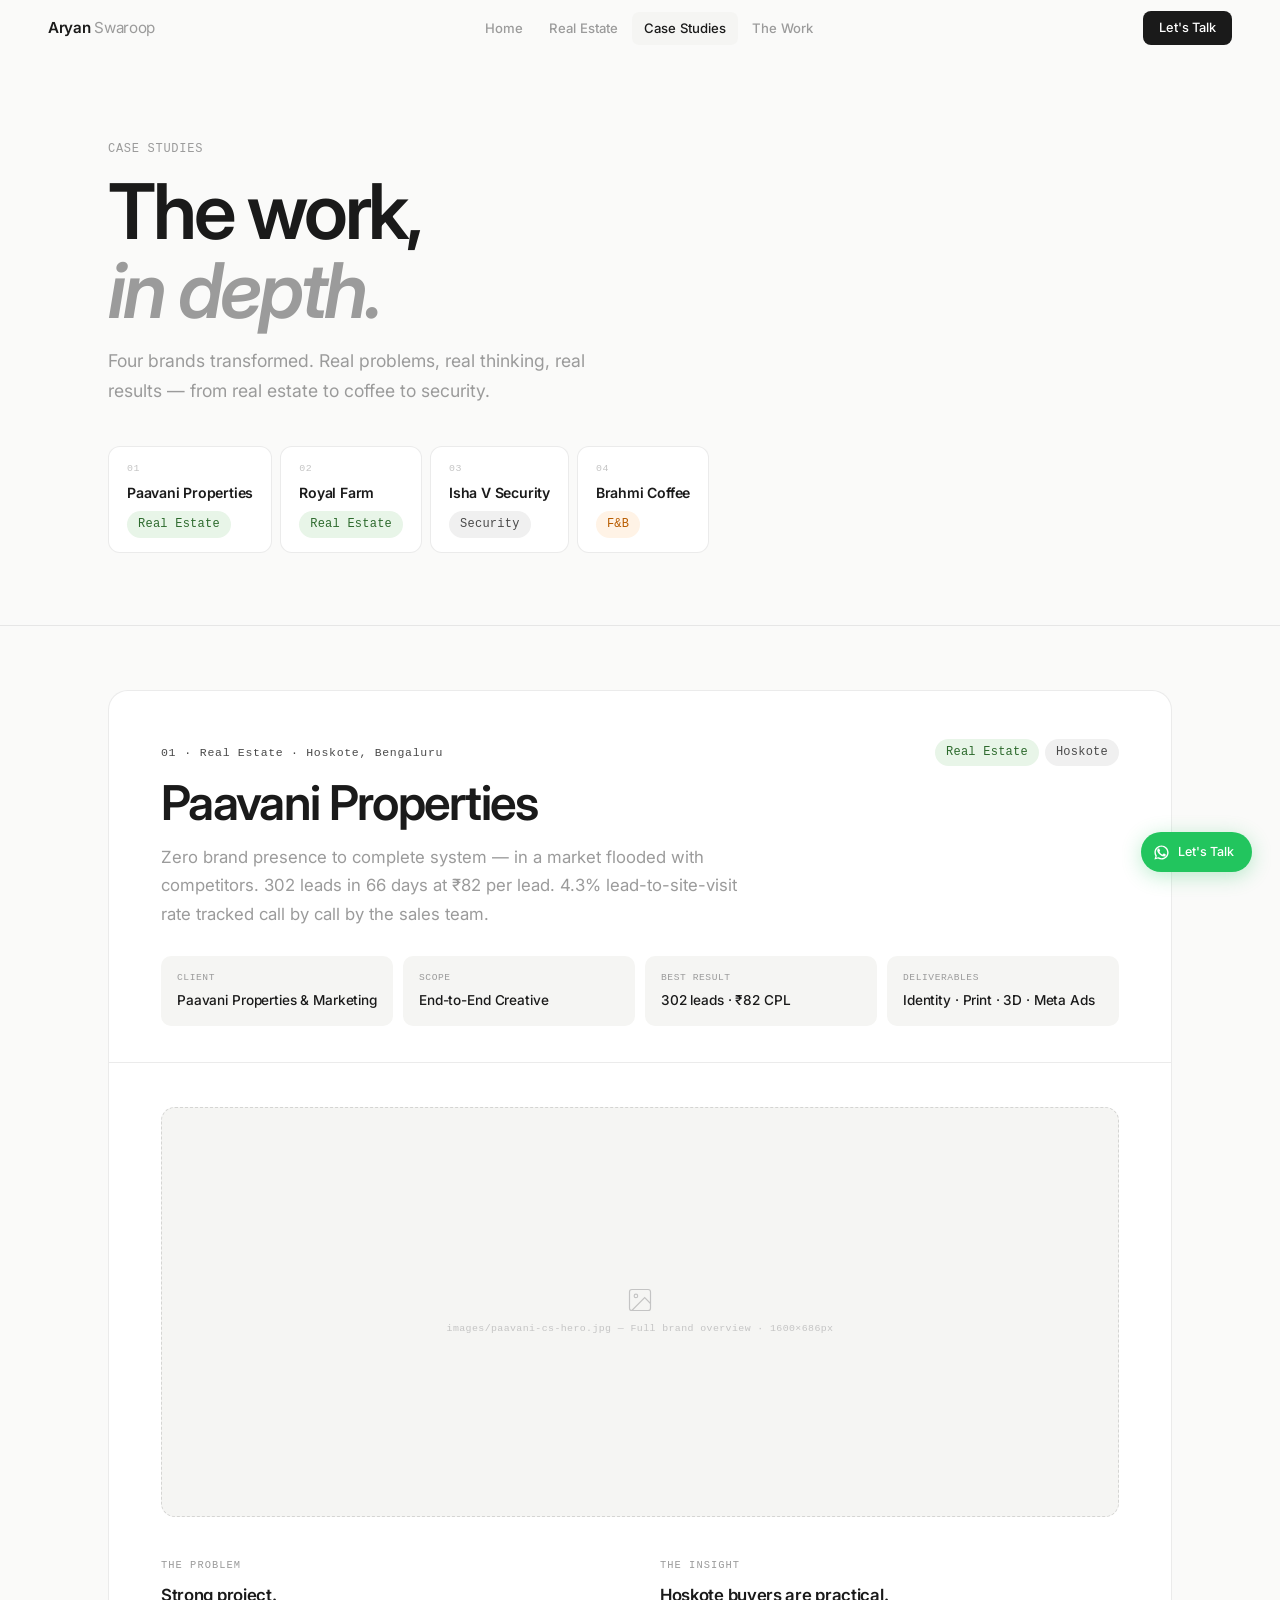
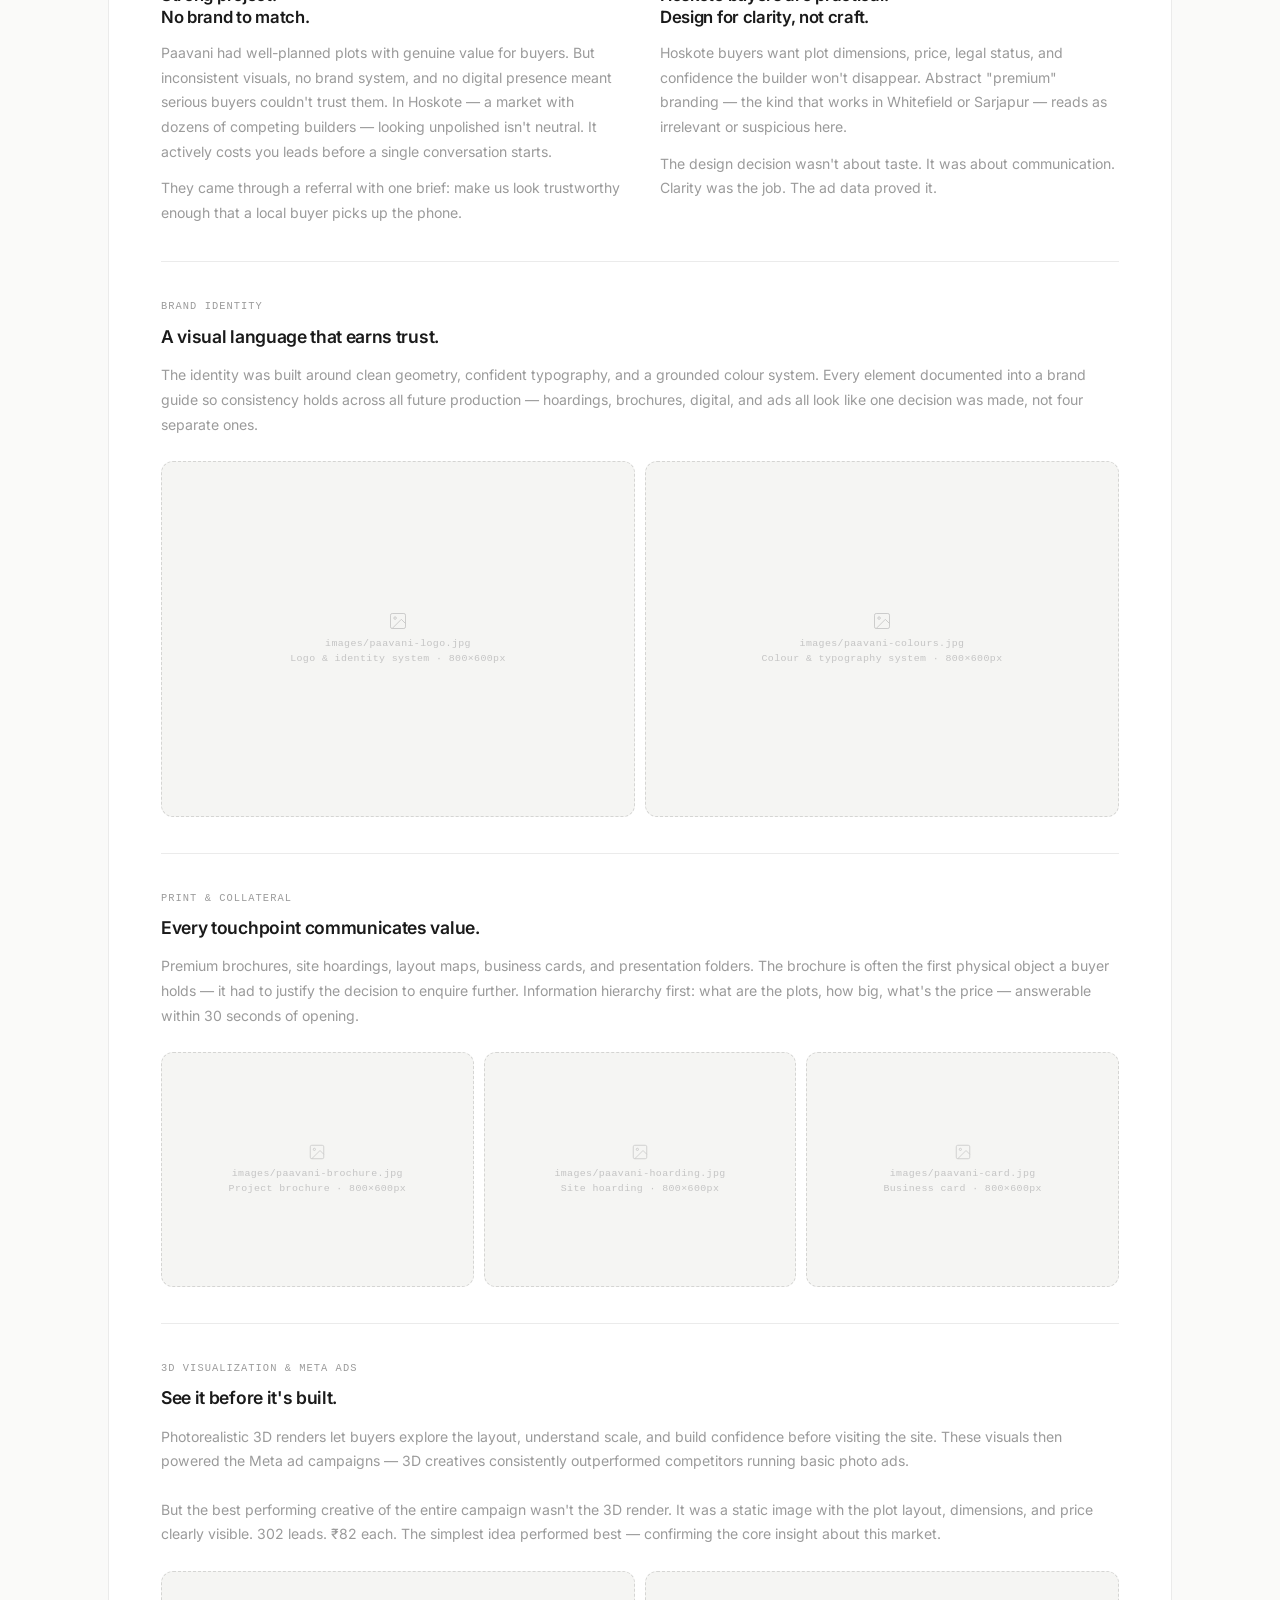
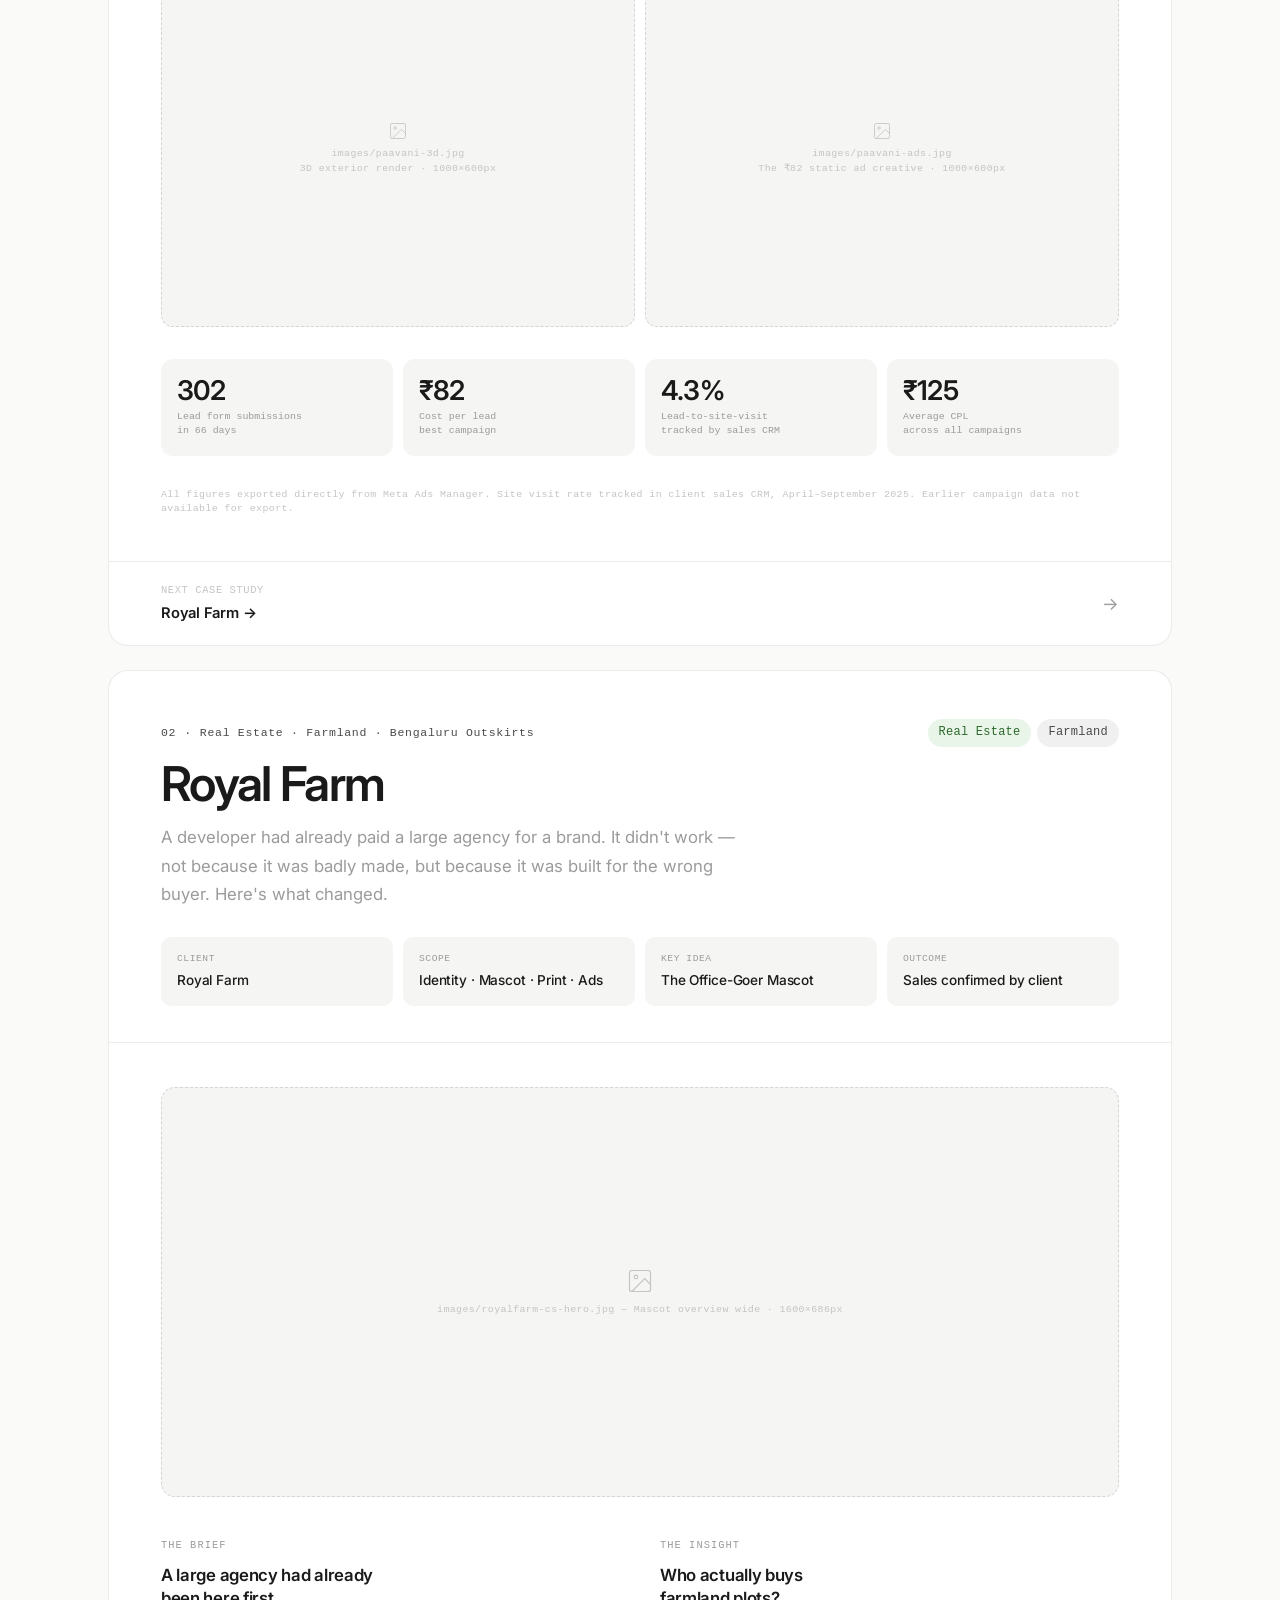
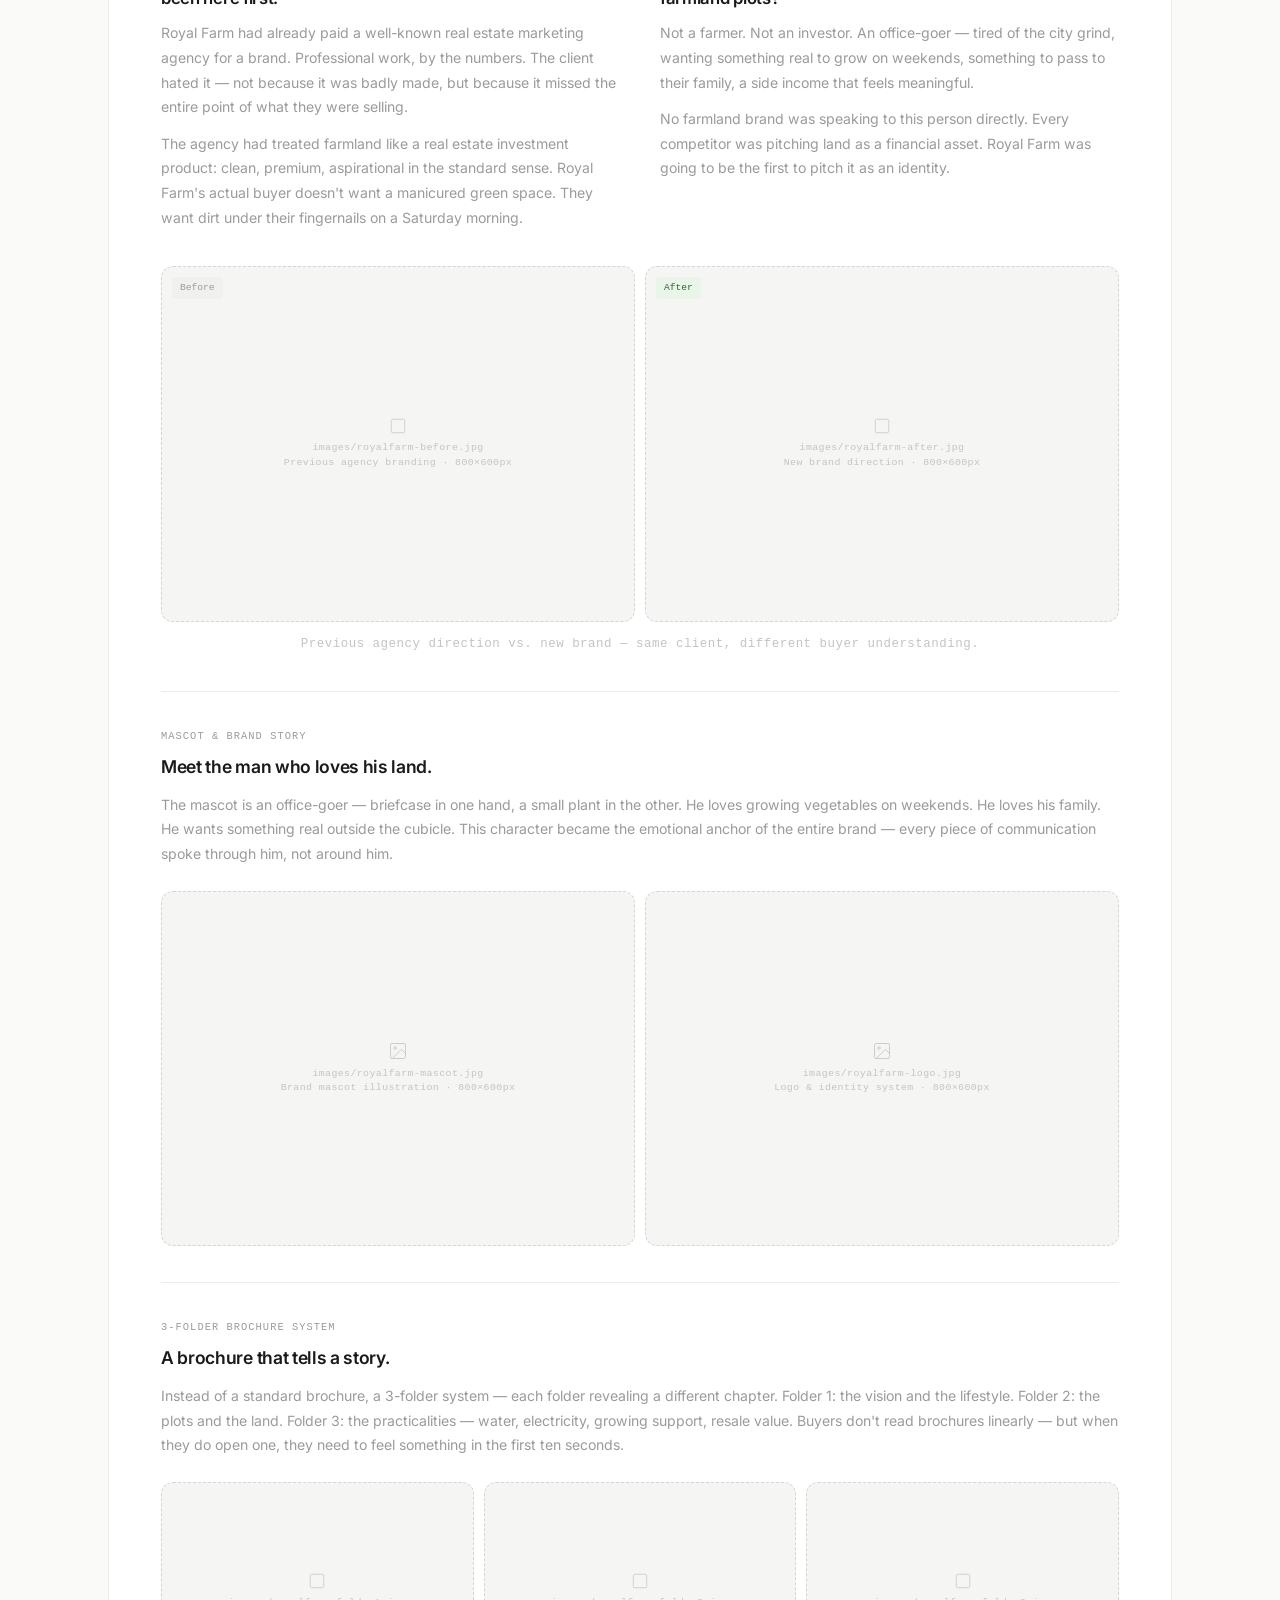
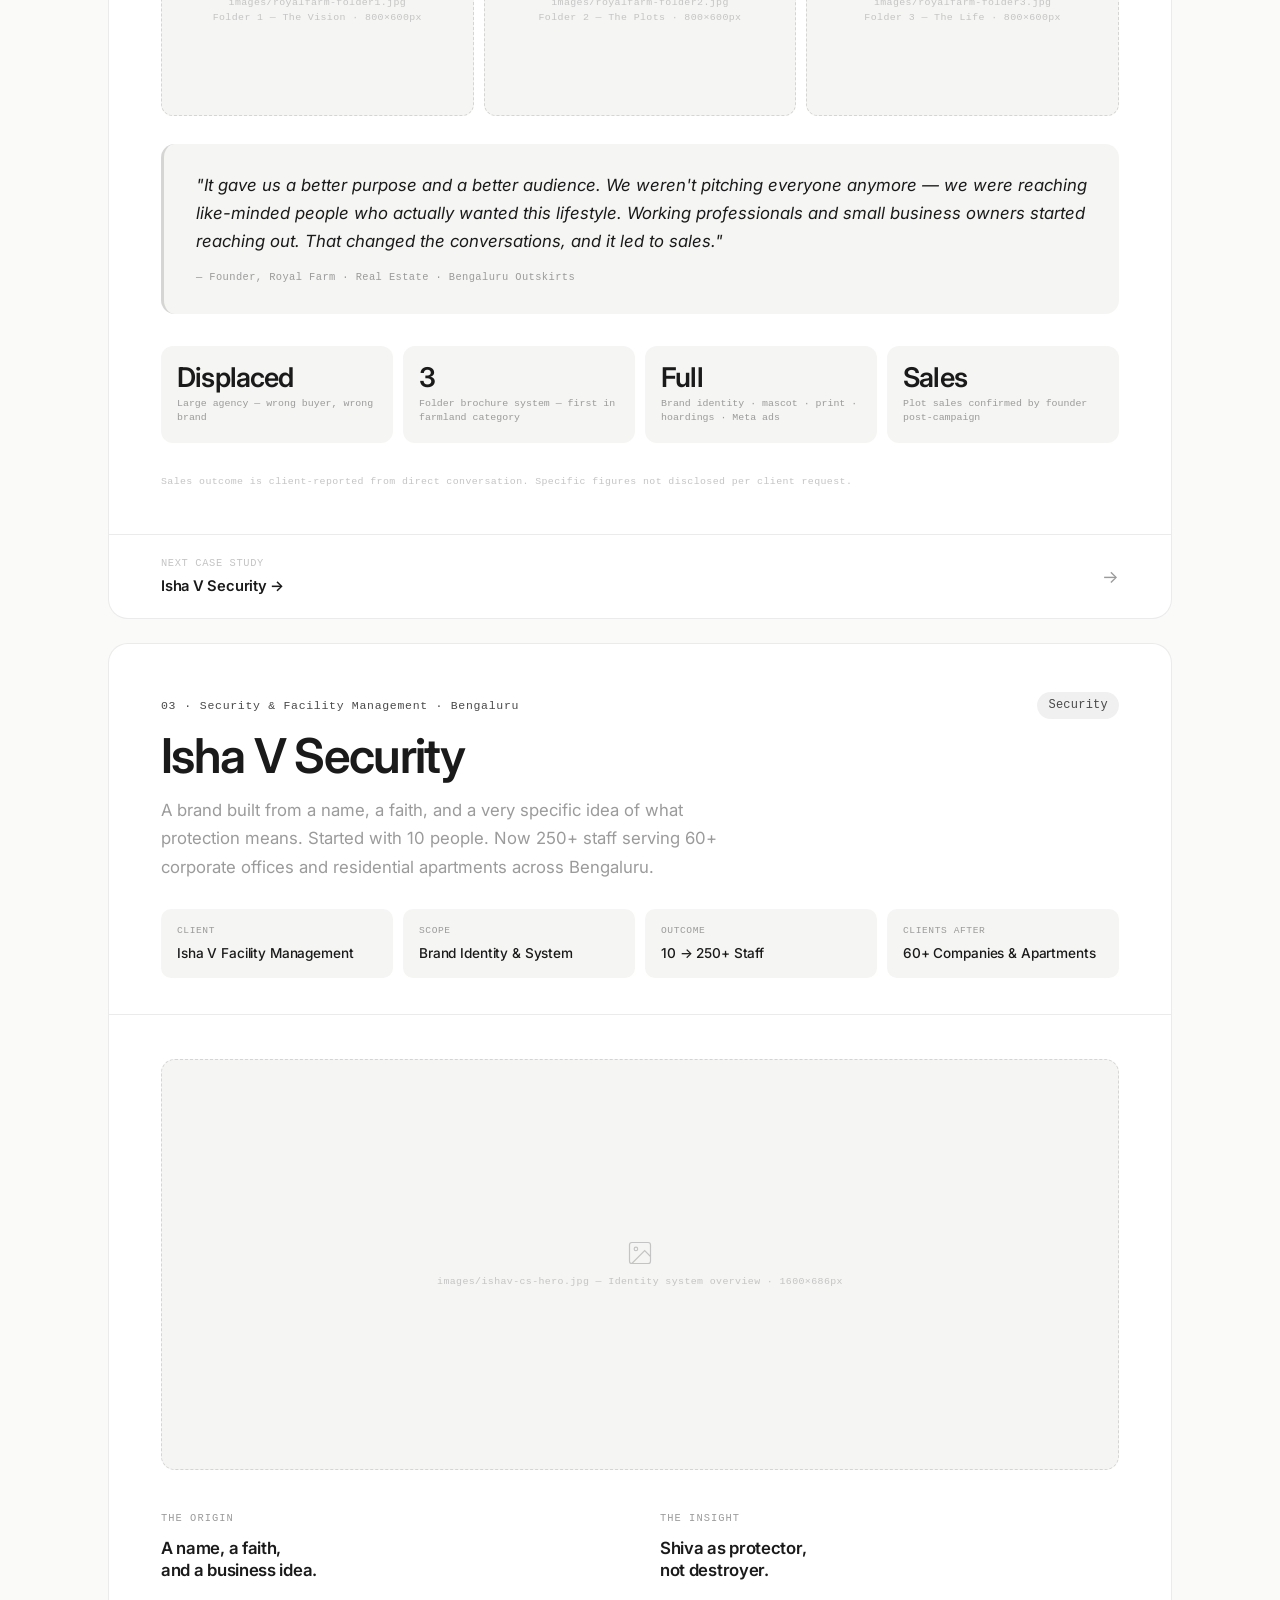
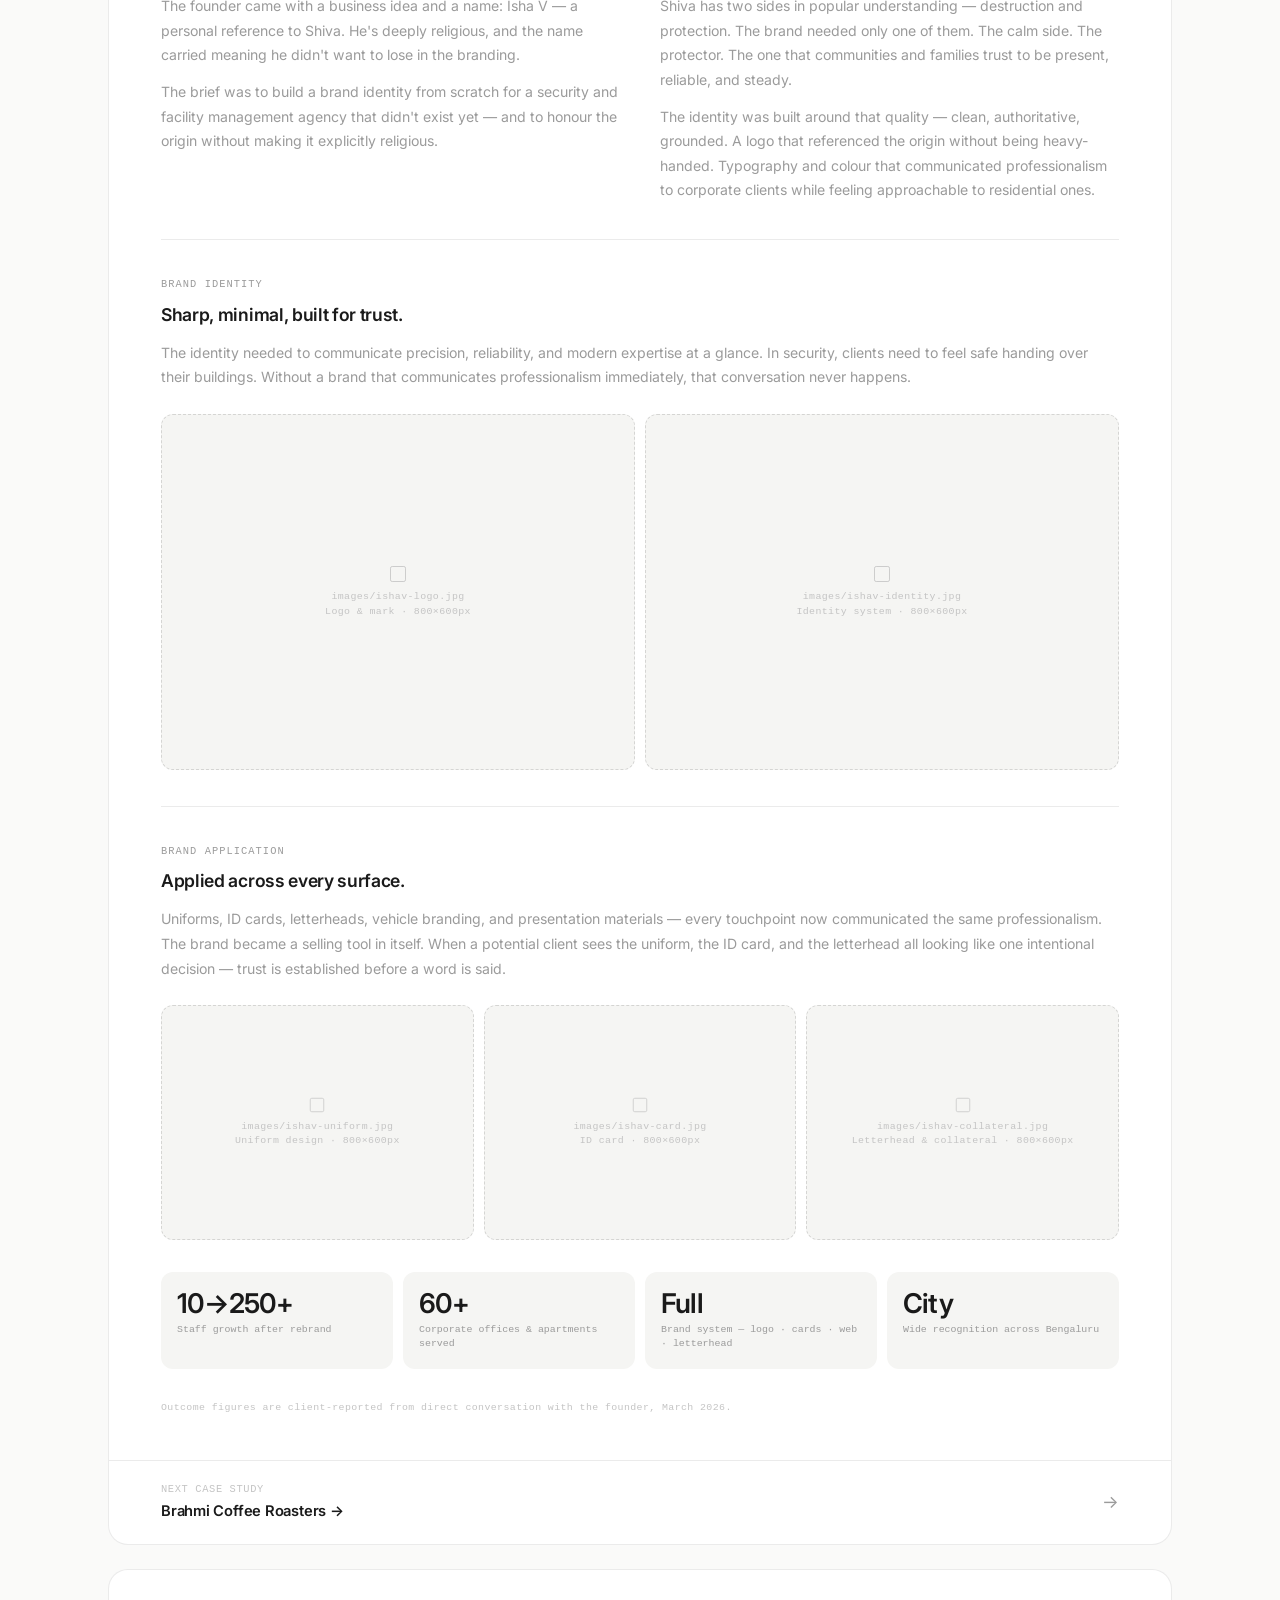
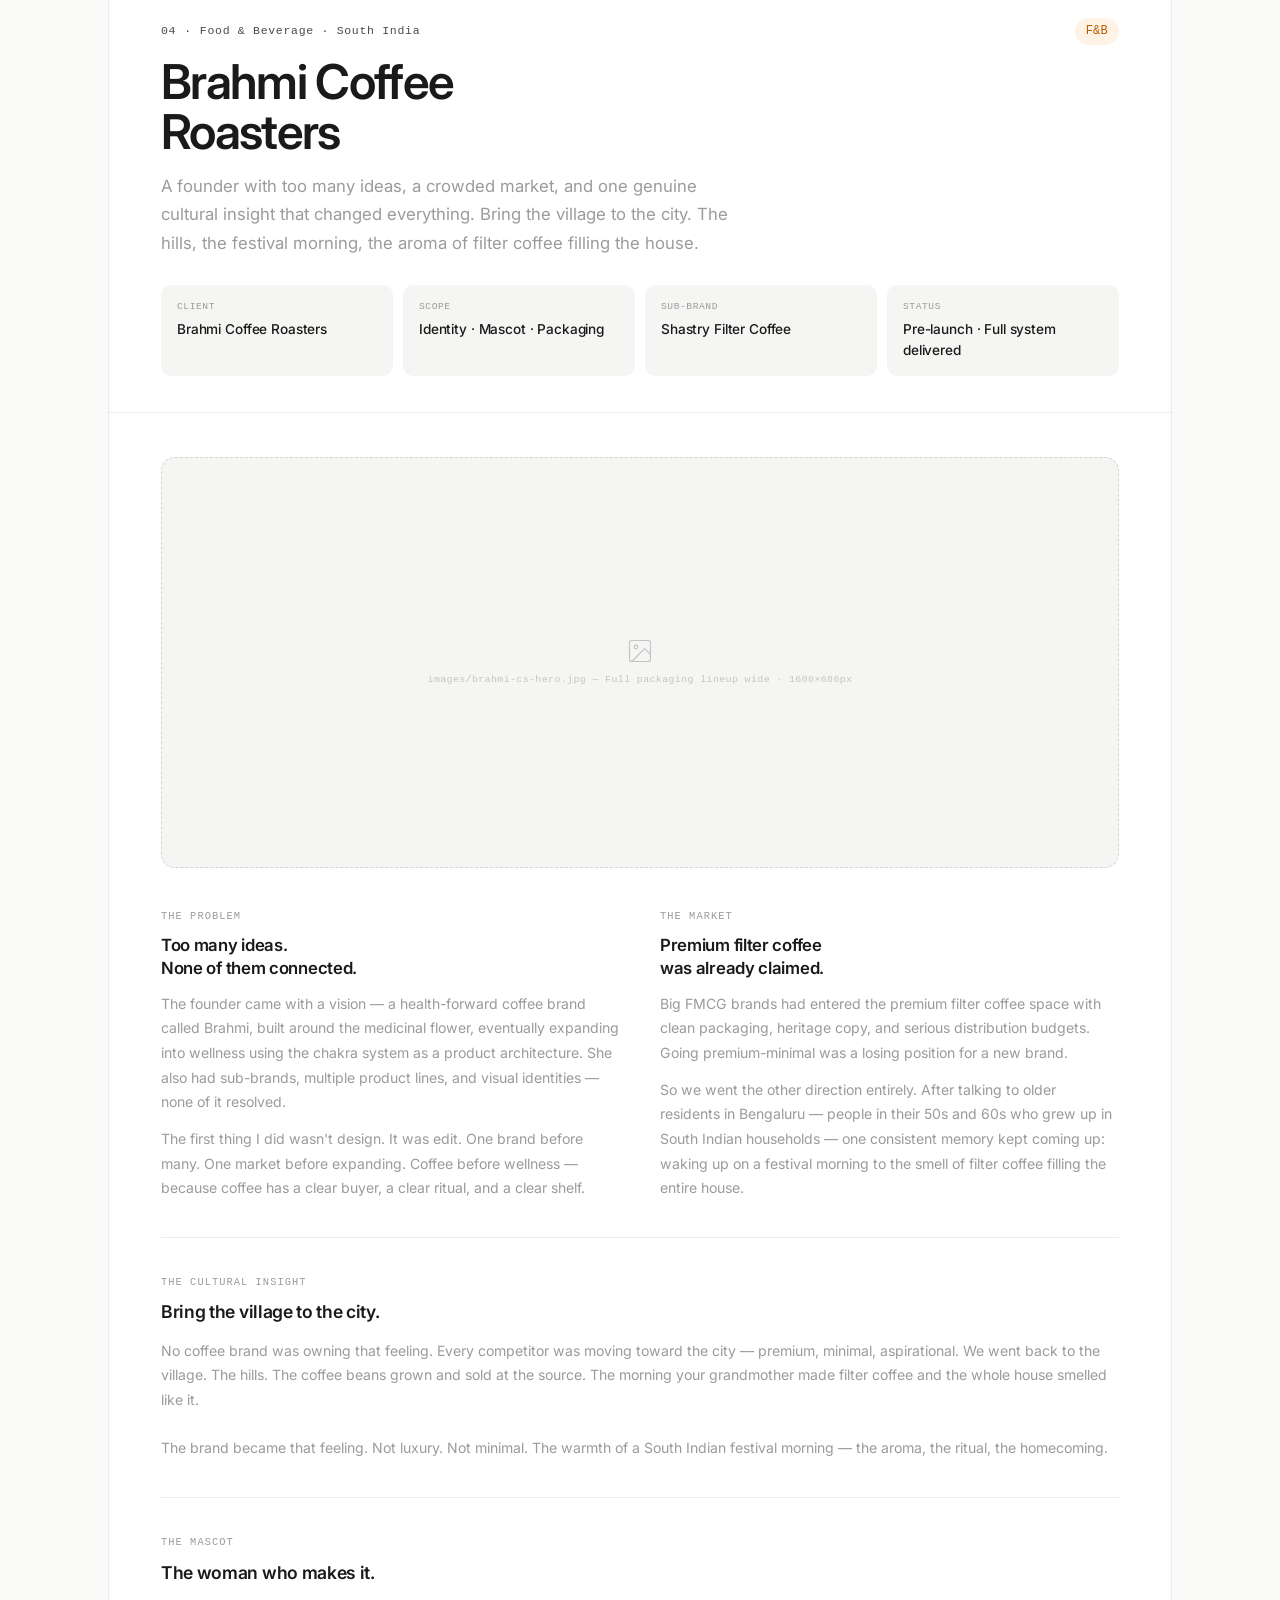
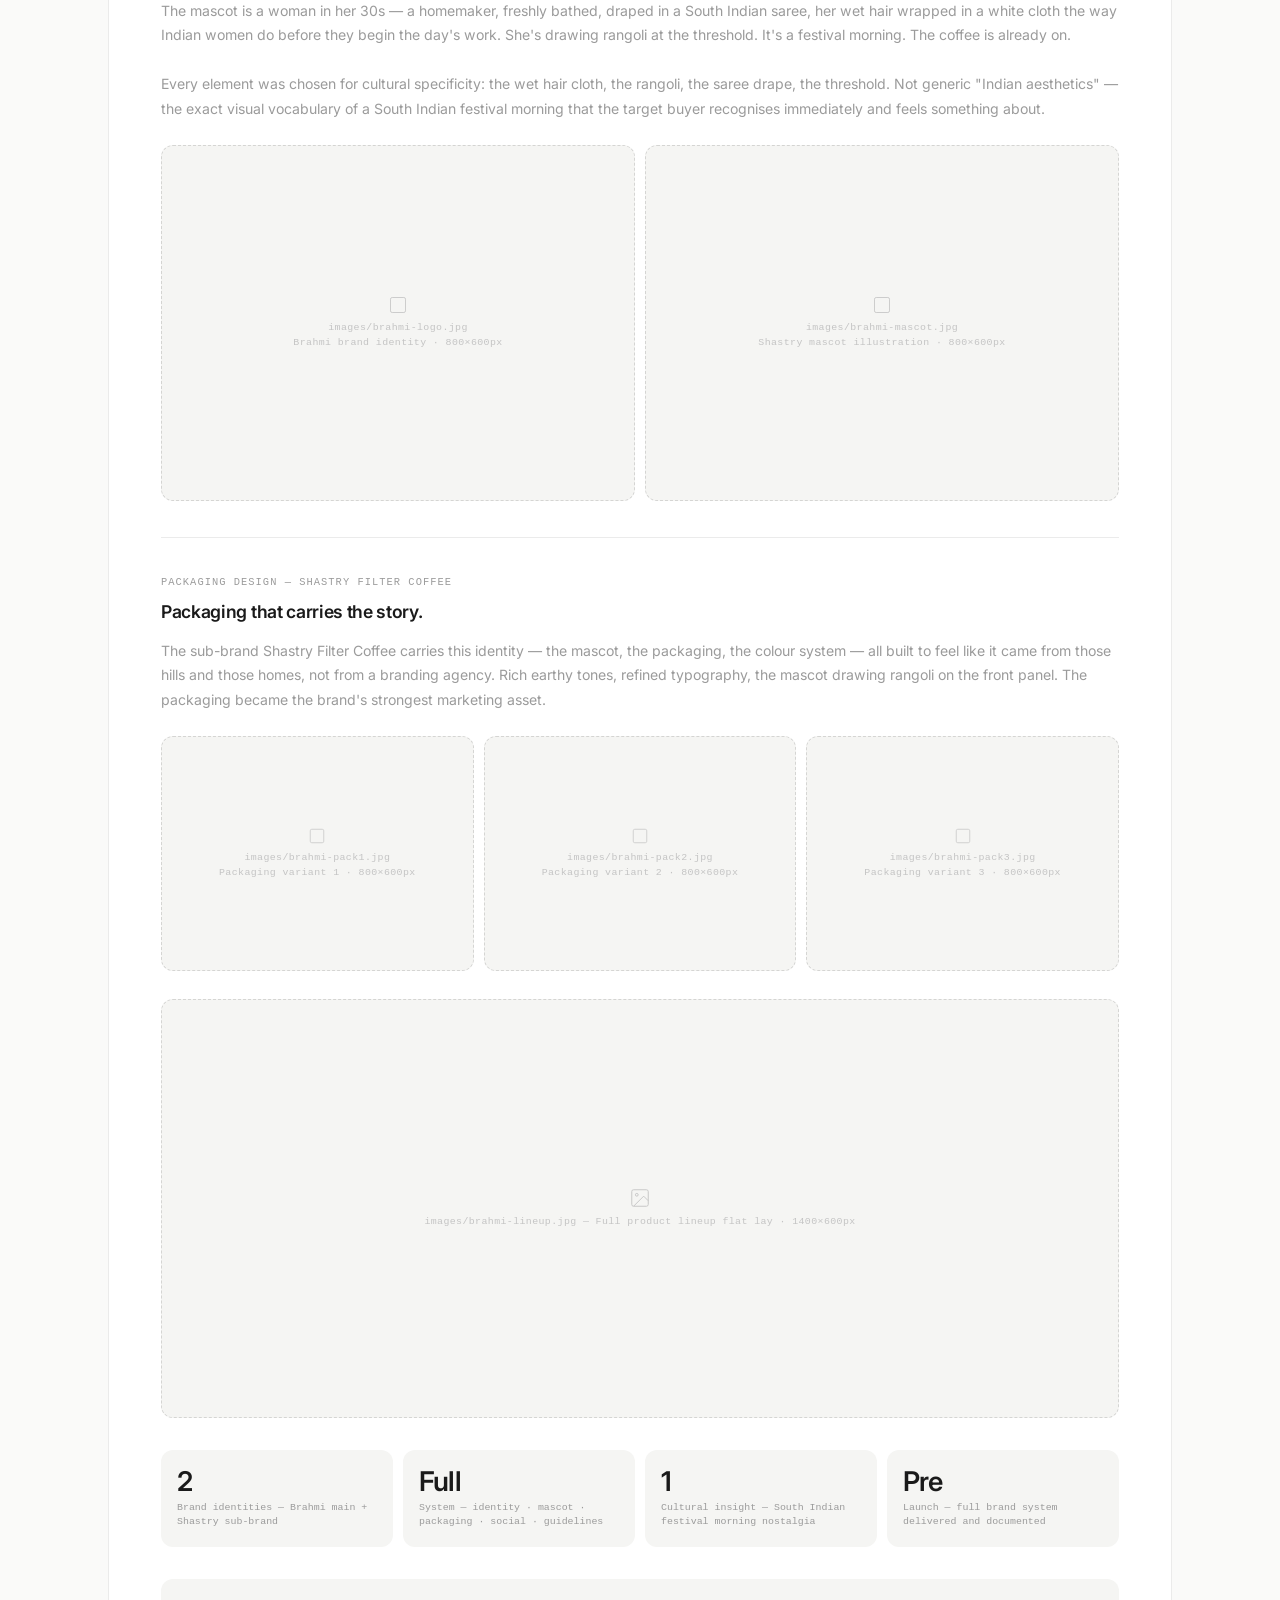
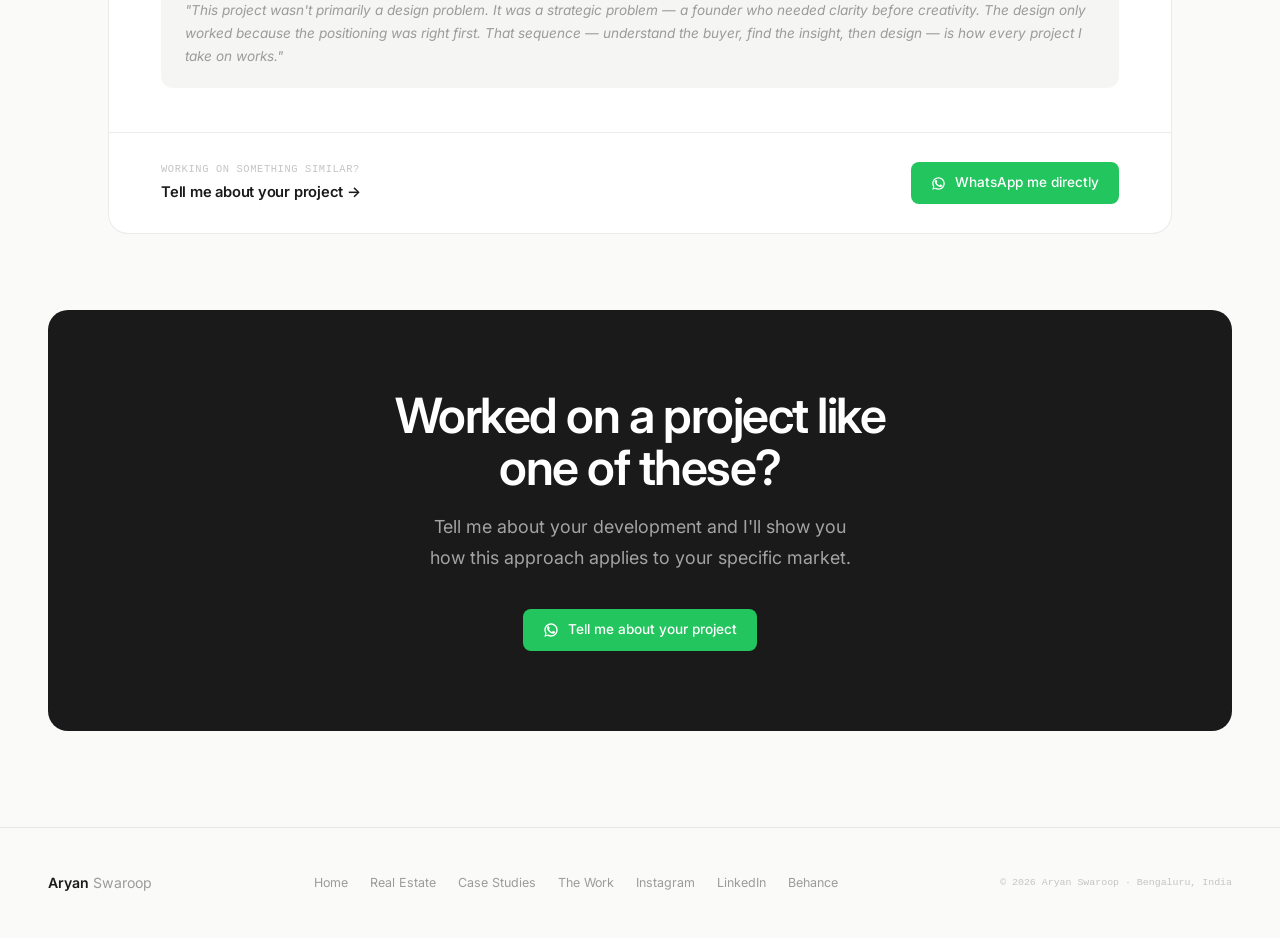
==== case-studies.html @ 39f71124 "Add files via upload" ====
<!DOCTYPE html>
<html lang="en">
<head>
<meta charset="UTF-8">
<meta name="viewport" content="width=device-width, initial-scale=1.0">
<meta name="description" content="Case studies — Aryan Swaroop. Four brands transformed with real thinking, real process, and real results.">
<meta property="og:title" content="Case Studies — Aryan Swaroop">
<meta property="og:description" content="Four brands. Real problems. Real results.">
<title>Case Studies — Aryan Swaroop</title>
<link rel="icon" type="image/svg+xml" href="favicon.svg">
<link rel="preconnect" href="https://fonts.googleapis.com">
<link rel="preconnect" href="https://fonts.gstatic.com" crossorigin>
<link rel="stylesheet" href="https://fonts.googleapis.com/css2?family=Inter:ital,wght@0,300;0,400;0,500;0,600;1,400&display=swap">
<link rel="stylesheet" href="style.css">
<style>
/* ── CS PAGE HERO ── */
.cs-page-hero {
  padding: 140px var(--pad) 72px;
  border-bottom: 1px solid var(--br);
}
.cs-page-title {
  font-size: clamp(2.8rem, 6vw, 5rem);
  font-weight: 600;
  line-height: 1.02;
  letter-spacing: -.04em;
  color: var(--tx);
  margin-bottom: 16px;
}
.cs-page-sub {
  font-size: clamp(.95rem, 1.6vw, 1.1rem);
  color: var(--tx3);
  line-height: 1.7;
  max-width: 480px;
  margin-bottom: 40px;
}
.cs-index {
  display: flex;
  gap: 8px;
  flex-wrap: wrap;
}
.cs-index-card {
  background: var(--bg-el);
  border: 1px solid var(--br);
  border-radius: 12px;
  padding: 14px 18px;
  cursor: pointer;
  transition: box-shadow .2s var(--ease), transform .2s var(--ease), border-color .15s;
  text-decoration: none;
  color: inherit;
  display: block;
}
.cs-index-card:hover {
  box-shadow: var(--sh-md);
  transform: translateY(-2px);
  border-color: var(--br2);
}
.cs-index-num {
  font-family: var(--mono);
  font-size: .62rem;
  color: var(--tx4);
  letter-spacing: .06em;
  margin-bottom: 5px;
}
.cs-index-name {
  font-size: .88rem;
  font-weight: 600;
  color: var(--tx);
  letter-spacing: -.015em;
  margin-bottom: 6px;
}

/* ── CS BLOCKS ── */
.cs-block {
  background: var(--bg-el);
  border: 1px solid var(--br);
  border-radius: 20px;
  overflow: hidden;
  margin-bottom: 12px;
  scroll-margin-top: 80px;
}
.cs-block-header {
  padding: 48px 52px 36px;
  border-bottom: 1px solid var(--br);
}
.cs-block-body {
  padding: 44px 52px;
}
.cs-category {
  font-family: var(--mono);
  font-size: .72rem;
  color: var(--tx2);
  letter-spacing: .06em;
  margin-bottom: 12px;
  display: flex;
  align-items: center;
  gap: 8px;
}
.cs-title {
  font-size: clamp(2rem, 4vw, 3rem);
  font-weight: 600;
  color: var(--tx);
  letter-spacing: -.035em;
  line-height: 1.05;
  margin-bottom: 14px;
}
.cs-tagline {
  font-size: clamp(.92rem, 1.5vw, 1.05rem);
  color: var(--tx3);
  line-height: 1.7;
  max-width: 580px;
  margin-bottom: 28px;
}
.cs-meta {
  display: grid;
  grid-template-columns: repeat(4, 1fr);
  gap: 10px;
}
.cs-meta-item {
  background: var(--bg-sub);
  border-radius: 10px;
  padding: 14px 16px;
}
.cs-meta-label {
  font-family: var(--mono);
  font-size: .6rem;
  color: var(--tx3);
  letter-spacing: .06em;
  text-transform: uppercase;
  margin-bottom: 4px;
}
.cs-meta-val {
  font-size: .85rem;
  font-weight: 500;
  color: var(--tx);
  letter-spacing: -.01em;
}

/* ── CS BODY ELEMENTS ── */
.cs-hero-placeholder {
  width: 100%;
  aspect-ratio: 21/9;
  background: var(--bg-sub);
  border-radius: 14px;
  display: flex;
  flex-direction: column;
  align-items: center;
  justify-content: center;
  gap: 8px;
  margin-bottom: 40px;
  border: 1px dashed var(--br2);
}
.cs-body-grid {
  display: grid;
  grid-template-columns: 1fr 1fr;
  gap: 40px;
  margin-bottom: 36px;
}
.cs-body-label {
  font-family: var(--mono);
  font-size: .65rem;
  color: var(--tx3);
  letter-spacing: .1em;
  text-transform: uppercase;
  margin-bottom: 10px;
}
.cs-body-title {
  font-size: 1.05rem;
  font-weight: 600;
  color: var(--tx);
  letter-spacing: -.018em;
  line-height: 1.35;
  margin-bottom: 12px;
}
.cs-body-p {
  font-size: .88rem;
  color: var(--tx3);
  line-height: 1.75;
}
.cs-section-tag {
  font-family: var(--mono);
  font-size: .65rem;
  color: var(--tx3);
  letter-spacing: .1em;
  text-transform: uppercase;
  margin-bottom: 8px;
  display: block;
}
.cs-section-h {
  font-size: 1.1rem;
  font-weight: 600;
  color: var(--tx);
  letter-spacing: -.018em;
  margin-bottom: 12px;
}
.cs-section-p {
  font-size: .88rem;
  color: var(--tx3);
  line-height: 1.75;
  margin-bottom: 24px;
}
.cs-divider {
  height: 1px;
  background: var(--br);
  margin: 36px 0;
}
.cs-imgs-2 {
  display: grid;
  grid-template-columns: 1fr 1fr;
  gap: 10px;
  margin-bottom: 28px;
}
.cs-imgs-3 {
  display: grid;
  grid-template-columns: 1fr 1fr 1fr;
  gap: 10px;
  margin-bottom: 28px;
}
.cs-img-slot {
  aspect-ratio: 4/3;
  background: var(--bg-sub);
  border-radius: 12px;
  display: flex;
  flex-direction: column;
  align-items: center;
  justify-content: center;
  gap: 6px;
  border: 1px dashed var(--br2);
}
.cs-img-slot.wide {
  aspect-ratio: 16/7;
  grid-column: span 2;
}
.cs-outcomes {
  display: grid;
  grid-template-columns: repeat(4, 1fr);
  gap: 10px;
  margin: 32px 0;
}
.cs-outcome {
  background: var(--bg-sub);
  border-radius: 12px;
  padding: 18px 16px;
}
.cs-outcome-num {
  font-size: 1.7rem;
  font-weight: 600;
  color: var(--tx);
  letter-spacing: -.03em;
  line-height: 1;
  margin-bottom: 6px;
}
.cs-outcome-label {
  font-family: var(--mono);
  font-size: .62rem;
  color: var(--tx3);
  line-height: 1.4;
}
.cs-quote {
  background: var(--bg-sub);
  border-radius: 14px;
  padding: 28px 32px;
  margin: 28px 0;
  border-left: 3px solid var(--br2);
}
.cs-quote-text {
  font-size: clamp(.92rem, 1.5vw, 1.05rem);
  color: var(--tx);
  line-height: 1.65;
  font-style: italic;
  margin-bottom: 14px;
}
.cs-quote-credit {
  font-family: var(--mono);
  font-size: .65rem;
  color: var(--tx3);
  letter-spacing: .04em;
}
.cs-verified-note {
  font-family: var(--mono);
  font-size: .62rem;
  color: var(--tx4);
  letter-spacing: .04em;
  line-height: 1.5;
  margin-top: 10px;
}
.cs-next {
  display: flex;
  align-items: center;
  justify-content: space-between;
  padding: 20px 52px;
  border-top: 1px solid var(--br);
  text-decoration: none;
  color: inherit;
  transition: background .15s;
}
.cs-next:hover { background: var(--bg-hov); }
.cs-next-label {
  font-family: var(--mono);
  font-size: .65rem;
  color: var(--tx4);
  letter-spacing: .06em;
  text-transform: uppercase;
  margin-bottom: 3px;
}
.cs-next-name {
  font-size: .92rem;
  font-weight: 600;
  color: var(--tx);
  letter-spacing: -.015em;
}
.cs-next-arrow {
  font-size: 1.1rem;
  color: var(--tx3);
  transition: transform .2s, color .15s;
}
.cs-next:hover .cs-next-arrow { color: var(--tx); transform: translateX(4px); }

/* img placeholder shared */
.ph-label {
  font-family: var(--mono);
  font-size: .62rem;
  color: var(--tx4);
  letter-spacing: .04em;
  text-align: center;
  line-height: 1.5;
}
.ph-size {
  font-family: var(--mono);
  font-size: .56rem;
  color: var(--tx4);
  opacity: .7;
}

@media (max-width: 1024px) {
  .cs-block-header, .cs-block-body { padding: 32px 32px; }
  .cs-next { padding: 18px 32px; }
  .cs-meta { grid-template-columns: repeat(2, 1fr); }
  .cs-outcomes { grid-template-columns: repeat(2, 1fr); }
  .cs-body-grid { grid-template-columns: 1fr; gap: 24px; }
  .cs-imgs-3 { grid-template-columns: 1fr 1fr; }
}
@media (max-width: 768px) {
  .cs-page-hero { padding: 110px var(--pad) 48px; }
  .cs-block-header, .cs-block-body { padding: 24px 20px; }
  .cs-next { padding: 16px 20px; }
  .cs-meta { grid-template-columns: 1fr 1fr; }
  .cs-outcomes { grid-template-columns: 1fr 1fr; }
  .cs-imgs-2, .cs-imgs-3 { grid-template-columns: 1fr; }
  .cs-img-slot.wide { grid-column: span 1; aspect-ratio: 4/3; }
  .cs-title { font-size: clamp(1.8rem, 6vw, 2.4rem); }
}
</style>
</head>
<body style="opacity:0;">

<!-- MOBILE OVERLAY -->
<div class="mob-overlay" id="mobOverlay">
  <button class="mob-close" id="mobClose">✕</button>
  <nav class="mob-nav">
    <a href="index.html" onclick="closeMob()">Home</a>
    <a href="real-estate.html" onclick="closeMob()">Real Estate</a>
    <a href="case-studies.html" onclick="closeMob()">Case Studies</a>
    <a href="work.html" onclick="closeMob()">The Work</a>
    <a href="https://wa.me/916364224230?text=Hi%20Aryan%2C%20I%27d%20like%20to%20discuss%20a%20project." target="_blank" rel="noopener" class="mob-cta" onclick="closeMob()">Let's Talk ↗</a>
  </nav>
</div>

<!-- HEADER -->
<header class="site-header" id="siteHeader">
  <a href="index.html" class="logo">Aryan <span>Swaroop</span></a>
  <nav class="desktop-nav">
    <a href="index.html">Home</a>
    <a href="real-estate.html">Real Estate</a>
    <a href="case-studies.html">Case Studies</a>
    <a href="work.html">The Work</a>
  </nav>
  <div class="header-right">
    <a href="https://wa.me/916364224230?text=Hi%20Aryan%2C%20I%27d%20like%20to%20discuss%20a%20project." target="_blank" rel="noopener" class="cta-btn">Let's Talk</a>
    <button class="burger" id="burger"><span></span><span></span><span></span></button>
  </div>
</header>

<!-- ══════════════════════════════════════
     PAGE HERO
══════════════════════════════════════ -->
<div class="cs-page-hero">
  <div class="container">
    <span class="sec-label reveal">Case Studies</span>
    <h1 class="cs-page-title reveal rd1">The work,<br><em style="font-style:italic;color:var(--tx3);">in depth.</em></h1>
    <p class="cs-page-sub reveal rd2">Four brands transformed. Real problems, real thinking, real results — from real estate to coffee to security.</p>

    <div class="cs-index reveal rd3">
      <a href="#cs-paavani" class="cs-index-card">
        <div class="cs-index-num">01</div>
        <div class="cs-index-name">Paavani Properties</div>
        <span class="pill pill-re">Real Estate</span>
      </a>
      <a href="#cs-royalfarm" class="cs-index-card">
        <div class="cs-index-num">02</div>
        <div class="cs-index-name">Royal Farm</div>
        <span class="pill pill-farm">Real Estate</span>
      </a>
      <a href="#cs-ishav" class="cs-index-card">
        <div class="cs-index-num">03</div>
        <div class="cs-index-name">Isha V Security</div>
        <span class="pill pill-sec">Security</span>
      </a>
      <a href="#cs-brahmi" class="cs-index-card">
        <div class="cs-index-num">04</div>
        <div class="cs-index-name">Brahmi Coffee</div>
        <span class="pill pill-food">F&B</span>
      </a>
    </div>
  </div>
</div>

<div class="section-sm">
<div class="container" style="display:flex;flex-direction:column;gap:12px;">

<!-- ══════════════════════════════════════
     CS 01 — PAAVANI PROPERTIES
══════════════════════════════════════ -->
<div class="cs-block" id="cs-paavani">
  <div class="cs-block-header">
    <div class="cs-category">
      <span>01</span>
      <span>·</span>
      <span>Real Estate · Hoskote, Bengaluru</span>
      <span style="margin-left:auto;display:flex;gap:6px;">
        <span class="pill pill-re">Real Estate</span>
        <span class="pill pill-sec">Hoskote</span>
      </span>
    </div>
    <h2 class="cs-title">Paavani Properties</h2>
    <p class="cs-tagline">Zero brand presence to complete system — in a market flooded with competitors. 302 leads in 66 days at ₹82 per lead. 4.3% lead-to-site-visit rate tracked call by call by the sales team.</p>
    <div class="cs-meta">
      <div class="cs-meta-item">
        <div class="cs-meta-label">Client</div>
        <div class="cs-meta-val">Paavani Properties & Marketing</div>
      </div>
      <div class="cs-meta-item">
        <div class="cs-meta-label">Scope</div>
        <div class="cs-meta-val">End-to-End Creative</div>
      </div>
      <div class="cs-meta-item">
        <div class="cs-meta-label">Best result</div>
        <div class="cs-meta-val">302 leads · ₹82 CPL</div>
      </div>
      <div class="cs-meta-item">
        <div class="cs-meta-label">Deliverables</div>
        <div class="cs-meta-val">Identity · Print · 3D · Meta Ads</div>
      </div>
    </div>
  </div>

  <div class="cs-block-body">

    <!-- HERO IMAGE -->
    <!-- Replace: images/paavani-cs-hero.jpg — 1600x686px, wide brand shot -->
    <div class="cs-hero-placeholder">
      <svg width="28" height="28" viewBox="0 0 24 24" fill="none" stroke="currentColor" stroke-width="1" style="color:#C4C4C4"><rect x="3" y="3" width="18" height="18" rx="2"/><circle cx="8.5" cy="8.5" r="1.5"/><path d="M21 15l-5-5L5 21"/></svg>
      <span class="ph-label">images/paavani-cs-hero.jpg — Full brand overview · 1600×686px</span>
    </div>

    <!-- PROBLEM + INSIGHT -->
    <div class="cs-body-grid">
      <div>
        <div class="cs-body-label">The Problem</div>
        <div class="cs-body-title">Strong project.<br>No brand to match.</div>
        <p class="cs-body-p">Paavani had well-planned plots with genuine value for buyers. But inconsistent visuals, no brand system, and no digital presence meant serious buyers couldn't trust them. In Hoskote — a market with dozens of competing builders — looking unpolished isn't neutral. It actively costs you leads before a single conversation starts.</p>
        <p class="cs-body-p" style="margin-top:12px;">They came through a referral with one brief: make us look trustworthy enough that a local buyer picks up the phone.</p>
      </div>
      <div>
        <div class="cs-body-label">The Insight</div>
        <div class="cs-body-title">Hoskote buyers are practical.<br>Design for clarity, not craft.</div>
        <p class="cs-body-p">Hoskote buyers want plot dimensions, price, legal status, and confidence the builder won't disappear. Abstract "premium" branding — the kind that works in Whitefield or Sarjapur — reads as irrelevant or suspicious here.</p>
        <p class="cs-body-p" style="margin-top:12px;">The design decision wasn't about taste. It was about communication. Clarity was the job. The ad data proved it.</p>
      </div>
    </div>

    <div class="cs-divider"></div>

    <!-- BRAND IDENTITY -->
    <span class="cs-section-tag">Brand Identity</span>
    <div class="cs-section-h">A visual language that earns trust.</div>
    <p class="cs-section-p">The identity was built around clean geometry, confident typography, and a grounded colour system. Every element documented into a brand guide so consistency holds across all future production — hoardings, brochures, digital, and ads all look like one decision was made, not four separate ones.</p>

    <div class="cs-imgs-2">
      <!-- images/paavani-logo.jpg — 800x600px -->
      <div class="cs-img-slot">
        <svg width="20" height="20" viewBox="0 0 24 24" fill="none" stroke="currentColor" stroke-width="1" style="color:#C4C4C4"><rect x="3" y="3" width="18" height="18" rx="2"/><circle cx="8.5" cy="8.5" r="1.5"/><path d="M21 15l-5-5L5 21"/></svg>
        <span class="ph-label">images/paavani-logo.jpg<br>Logo & identity system · 800×600px</span>
      </div>
      <!-- images/paavani-colours.jpg — 800x600px -->
      <div class="cs-img-slot">
        <svg width="20" height="20" viewBox="0 0 24 24" fill="none" stroke="currentColor" stroke-width="1" style="color:#C4C4C4"><rect x="3" y="3" width="18" height="18" rx="2"/><circle cx="8.5" cy="8.5" r="1.5"/><path d="M21 15l-5-5L5 21"/></svg>
        <span class="ph-label">images/paavani-colours.jpg<br>Colour & typography system · 800×600px</span>
      </div>
    </div>

    <div class="cs-divider"></div>

    <!-- PRINT -->
    <span class="cs-section-tag">Print & Collateral</span>
    <div class="cs-section-h">Every touchpoint communicates value.</div>
    <p class="cs-section-p">Premium brochures, site hoardings, layout maps, business cards, and presentation folders. The brochure is often the first physical object a buyer holds — it had to justify the decision to enquire further. Information hierarchy first: what are the plots, how big, what's the price — answerable within 30 seconds of opening.</p>

    <div class="cs-imgs-3">
      <!-- images/paavani-brochure.jpg — 800x600px -->
      <div class="cs-img-slot">
        <svg width="18" height="18" viewBox="0 0 24 24" fill="none" stroke="currentColor" stroke-width="1" style="color:#C4C4C4"><rect x="3" y="3" width="18" height="18" rx="2"/><circle cx="8.5" cy="8.5" r="1.5"/><path d="M21 15l-5-5L5 21"/></svg>
        <span class="ph-label">images/paavani-brochure.jpg<br>Project brochure · 800×600px</span>
      </div>
      <!-- images/paavani-hoarding.jpg — 800x600px -->
      <div class="cs-img-slot">
        <svg width="18" height="18" viewBox="0 0 24 24" fill="none" stroke="currentColor" stroke-width="1" style="color:#C4C4C4"><rect x="3" y="3" width="18" height="18" rx="2"/><circle cx="8.5" cy="8.5" r="1.5"/><path d="M21 15l-5-5L5 21"/></svg>
        <span class="ph-label">images/paavani-hoarding.jpg<br>Site hoarding · 800×600px</span>
      </div>
      <!-- images/paavani-card.jpg — 800x600px -->
      <div class="cs-img-slot">
        <svg width="18" height="18" viewBox="0 0 24 24" fill="none" stroke="currentColor" stroke-width="1" style="color:#C4C4C4"><rect x="3" y="3" width="18" height="18" rx="2"/><circle cx="8.5" cy="8.5" r="1.5"/><path d="M21 15l-5-5L5 21"/></svg>
        <span class="ph-label">images/paavani-card.jpg<br>Business card · 800×600px</span>
      </div>
    </div>

    <div class="cs-divider"></div>

    <!-- 3D + ADS -->
    <span class="cs-section-tag">3D Visualization & Meta Ads</span>
    <div class="cs-section-h">See it before it's built.</div>
    <p class="cs-section-p">Photorealistic 3D renders let buyers explore the layout, understand scale, and build confidence before visiting the site. These visuals then powered the Meta ad campaigns — 3D creatives consistently outperformed competitors running basic photo ads.</p>
    <p class="cs-section-p">But the best performing creative of the entire campaign wasn't the 3D render. It was a static image with the plot layout, dimensions, and price clearly visible. 302 leads. ₹82 each. The simplest idea performed best — confirming the core insight about this market.</p>

    <div class="cs-imgs-2">
      <!-- images/paavani-3d.jpg — 1000x600px -->
      <div class="cs-img-slot">
        <svg width="20" height="20" viewBox="0 0 24 24" fill="none" stroke="currentColor" stroke-width="1" style="color:#C4C4C4"><rect x="3" y="3" width="18" height="18" rx="2"/><circle cx="8.5" cy="8.5" r="1.5"/><path d="M21 15l-5-5L5 21"/></svg>
        <span class="ph-label">images/paavani-3d.jpg<br>3D exterior render · 1000×600px</span>
      </div>
      <!-- images/paavani-ads.jpg — 1000x600px, the ₹82 static ad -->
      <div class="cs-img-slot">
        <svg width="20" height="20" viewBox="0 0 24 24" fill="none" stroke="currentColor" stroke-width="1" style="color:#C4C4C4"><rect x="3" y="3" width="18" height="18" rx="2"/><circle cx="8.5" cy="8.5" r="1.5"/><path d="M21 15l-5-5L5 21"/></svg>
        <span class="ph-label">images/paavani-ads.jpg<br>The ₹82 static ad creative · 1000×600px</span>
      </div>
    </div>

    <!-- OUTCOMES -->
    <div class="cs-outcomes">
      <div class="cs-outcome">
        <div class="cs-outcome-num">302</div>
        <div class="cs-outcome-label">Lead form submissions<br>in 66 days</div>
      </div>
      <div class="cs-outcome">
        <div class="cs-outcome-num">₹82</div>
        <div class="cs-outcome-label">Cost per lead<br>best campaign</div>
      </div>
      <div class="cs-outcome">
        <div class="cs-outcome-num">4.3%</div>
        <div class="cs-outcome-label">Lead-to-site-visit<br>tracked by sales CRM</div>
      </div>
      <div class="cs-outcome">
        <div class="cs-outcome-num">₹125</div>
        <div class="cs-outcome-label">Average CPL<br>across all campaigns</div>
      </div>
    </div>
    <p class="cs-verified-note">All figures exported directly from Meta Ads Manager. Site visit rate tracked in client sales CRM, April–September 2025. Earlier campaign data not available for export.</p>

  </div>

  <a href="#cs-royalfarm" class="cs-next">
    <div>
      <div class="cs-next-label">Next case study</div>
      <div class="cs-next-name">Royal Farm →</div>
    </div>
    <span class="cs-next-arrow">→</span>
  </a>
</div>

<!-- ══════════════════════════════════════
     CS 02 — ROYAL FARM
══════════════════════════════════════ -->
<div class="cs-block" id="cs-royalfarm">
  <div class="cs-block-header">
    <div class="cs-category">
      <span>02</span>
      <span>·</span>
      <span>Real Estate · Farmland · Bengaluru Outskirts</span>
      <span style="margin-left:auto;display:flex;gap:6px;">
        <span class="pill pill-re">Real Estate</span>
        <span class="pill pill-sec">Farmland</span>
      </span>
    </div>
    <h2 class="cs-title">Royal Farm</h2>
    <p class="cs-tagline">A developer had already paid a large agency for a brand. It didn't work — not because it was badly made, but because it was built for the wrong buyer. Here's what changed.</p>
    <div class="cs-meta">
      <div class="cs-meta-item">
        <div class="cs-meta-label">Client</div>
        <div class="cs-meta-val">Royal Farm</div>
      </div>
      <div class="cs-meta-item">
        <div class="cs-meta-label">Scope</div>
        <div class="cs-meta-val">Identity · Mascot · Print · Ads</div>
      </div>
      <div class="cs-meta-item">
        <div class="cs-meta-label">Key idea</div>
        <div class="cs-meta-val">The Office-Goer Mascot</div>
      </div>
      <div class="cs-meta-item">
        <div class="cs-meta-label">Outcome</div>
        <div class="cs-meta-val">Sales confirmed by client</div>
      </div>
    </div>
  </div>

  <div class="cs-block-body">

    <!-- HERO IMAGE -->
    <!-- images/royalfarm-cs-hero.jpg — 1600x686px, mascot in context wide shot -->
    <div class="cs-hero-placeholder">
      <svg width="28" height="28" viewBox="0 0 24 24" fill="none" stroke="currentColor" stroke-width="1" style="color:#C4C4C4"><rect x="3" y="3" width="18" height="18" rx="2"/><circle cx="8.5" cy="8.5" r="1.5"/><path d="M21 15l-5-5L5 21"/></svg>
      <span class="ph-label">images/royalfarm-cs-hero.jpg — Mascot overview wide · 1600×686px</span>
    </div>

    <!-- THE BRIEF + DISPLACEMENT -->
    <div class="cs-body-grid">
      <div>
        <div class="cs-body-label">The Brief</div>
        <div class="cs-body-title">A large agency had already<br>been here first.</div>
        <p class="cs-body-p">Royal Farm had already paid a well-known real estate marketing agency for a brand. Professional work, by the numbers. The client hated it — not because it was badly made, but because it missed the entire point of what they were selling.</p>
        <p class="cs-body-p" style="margin-top:12px;">The agency had treated farmland like a real estate investment product: clean, premium, aspirational in the standard sense. Royal Farm's actual buyer doesn't want a manicured green space. They want dirt under their fingernails on a Saturday morning.</p>
      </div>
      <div>
        <div class="cs-body-label">The Insight</div>
        <div class="cs-body-title">Who actually buys<br>farmland plots?</div>
        <p class="cs-body-p">Not a farmer. Not an investor. An office-goer — tired of the city grind, wanting something real to grow on weekends, something to pass to their family, a side income that feels meaningful.</p>
        <p class="cs-body-p" style="margin-top:12px;">No farmland brand was speaking to this person directly. Every competitor was pitching land as a financial asset. Royal Farm was going to be the first to pitch it as an identity.</p>
      </div>
    </div>

    <!-- BEFORE AFTER -->
    <div class="cs-imgs-2" style="margin-bottom:12px;">
      <!-- images/royalfarm-before.jpg — previous agency work -->
      <div class="cs-img-slot" style="position:relative;">
        <svg width="18" height="18" viewBox="0 0 24 24" fill="none" stroke="currentColor" stroke-width="1" style="color:#C4C4C4"><rect x="3" y="3" width="18" height="18" rx="2"/></svg>
        <span class="ph-label">images/royalfarm-before.jpg<br>Previous agency branding · 800×600px</span>
        <span style="position:absolute;top:10px;left:10px;background:var(--bg-hov);font-family:var(--mono);font-size:.6rem;color:var(--tx3);padding:3px 8px;border-radius:4px;">Before</span>
      </div>
      <!-- images/royalfarm-after.jpg — your work -->
      <div class="cs-img-slot" style="position:relative;">
        <svg width="18" height="18" viewBox="0 0 24 24" fill="none" stroke="currentColor" stroke-width="1" style="color:#C4C4C4"><rect x="3" y="3" width="18" height="18" rx="2"/></svg>
        <span class="ph-label">images/royalfarm-after.jpg<br>New brand direction · 800×600px</span>
        <span style="position:absolute;top:10px;left:10px;background:#E8F5E8;font-family:var(--mono);font-size:.6rem;color:#2D6A2D;padding:3px 8px;border-radius:4px;">After</span>
      </div>
    </div>
    <p style="font-size:.78rem;color:var(--tx4);font-family:var(--mono);text-align:center;margin-bottom:32px;letter-spacing:.04em;">Previous agency direction vs. new brand — same client, different buyer understanding.</p>

    <div class="cs-divider"></div>

    <!-- MASCOT -->
    <span class="cs-section-tag">Mascot & Brand Story</span>
    <div class="cs-section-h">Meet the man who loves his land.</div>
    <p class="cs-section-p">The mascot is an office-goer — briefcase in one hand, a small plant in the other. He loves growing vegetables on weekends. He loves his family. He wants something real outside the cubicle. This character became the emotional anchor of the entire brand — every piece of communication spoke through him, not around him.</p>

    <div class="cs-imgs-2">
      <!-- images/royalfarm-mascot.jpg — mascot final illustration -->
      <div class="cs-img-slot">
        <svg width="20" height="20" viewBox="0 0 24 24" fill="none" stroke="currentColor" stroke-width="1" style="color:#C4C4C4"><rect x="3" y="3" width="18" height="18" rx="2"/><circle cx="8.5" cy="8.5" r="1.5"/><path d="M21 15l-5-5L5 21"/></svg>
        <span class="ph-label">images/royalfarm-mascot.jpg<br>Brand mascot illustration · 800×600px</span>
      </div>
      <!-- images/royalfarm-logo.jpg — logo and identity -->
      <div class="cs-img-slot">
        <svg width="20" height="20" viewBox="0 0 24 24" fill="none" stroke="currentColor" stroke-width="1" style="color:#C4C4C4"><rect x="3" y="3" width="18" height="18" rx="2"/><circle cx="8.5" cy="8.5" r="1.5"/><path d="M21 15l-5-5L5 21"/></svg>
        <span class="ph-label">images/royalfarm-logo.jpg<br>Logo & identity system · 800×600px</span>
      </div>
    </div>

    <div class="cs-divider"></div>

    <!-- BROCHURE -->
    <span class="cs-section-tag">3-Folder Brochure System</span>
    <div class="cs-section-h">A brochure that tells a story.</div>
    <p class="cs-section-p">Instead of a standard brochure, a 3-folder system — each folder revealing a different chapter. Folder 1: the vision and the lifestyle. Folder 2: the plots and the land. Folder 3: the practicalities — water, electricity, growing support, resale value. Buyers don't read brochures linearly — but when they do open one, they need to feel something in the first ten seconds.</p>

    <div class="cs-imgs-3">
      <!-- images/royalfarm-folder1.jpg -->
      <div class="cs-img-slot">
        <svg width="18" height="18" viewBox="0 0 24 24" fill="none" stroke="currentColor" stroke-width="1" style="color:#C4C4C4"><rect x="3" y="3" width="18" height="18" rx="2"/></svg>
        <span class="ph-label">images/royalfarm-folder1.jpg<br>Folder 1 — The Vision · 800×600px</span>
      </div>
      <!-- images/royalfarm-folder2.jpg -->
      <div class="cs-img-slot">
        <svg width="18" height="18" viewBox="0 0 24 24" fill="none" stroke="currentColor" stroke-width="1" style="color:#C4C4C4"><rect x="3" y="3" width="18" height="18" rx="2"/></svg>
        <span class="ph-label">images/royalfarm-folder2.jpg<br>Folder 2 — The Plots · 800×600px</span>
      </div>
      <!-- images/royalfarm-folder3.jpg -->
      <div class="cs-img-slot">
        <svg width="18" height="18" viewBox="0 0 24 24" fill="none" stroke="currentColor" stroke-width="1" style="color:#C4C4C4"><rect x="3" y="3" width="18" height="18" rx="2"/></svg>
        <span class="ph-label">images/royalfarm-folder3.jpg<br>Folder 3 — The Life · 800×600px</span>
      </div>
    </div>

    <!-- TESTIMONIAL -->
    <div class="cs-quote">
      <p class="cs-quote-text">"It gave us a better purpose and a better audience. We weren't pitching everyone anymore — we were reaching like-minded people who actually wanted this lifestyle. Working professionals and small business owners started reaching out. That changed the conversations, and it led to sales."</p>
      <div class="cs-quote-credit">— Founder, Royal Farm · Real Estate · Bengaluru Outskirts</div>
    </div>

    <!-- OUTCOMES -->
    <div class="cs-outcomes">
      <div class="cs-outcome">
        <div class="cs-outcome-num">Displaced</div>
        <div class="cs-outcome-label">Large agency — wrong buyer, wrong brand</div>
      </div>
      <div class="cs-outcome">
        <div class="cs-outcome-num">3</div>
        <div class="cs-outcome-label">Folder brochure system — first in farmland category</div>
      </div>
      <div class="cs-outcome">
        <div class="cs-outcome-num">Full</div>
        <div class="cs-outcome-label">Brand identity · mascot · print · hoardings · Meta ads</div>
      </div>
      <div class="cs-outcome">
        <div class="cs-outcome-num">Sales</div>
        <div class="cs-outcome-label">Plot sales confirmed by founder post-campaign</div>
      </div>
    </div>
    <p class="cs-verified-note">Sales outcome is client-reported from direct conversation. Specific figures not disclosed per client request.</p>

  </div>

  <a href="#cs-ishav" class="cs-next">
    <div>
      <div class="cs-next-label">Next case study</div>
      <div class="cs-next-name">Isha V Security →</div>
    </div>
    <span class="cs-next-arrow">→</span>
  </a>
</div>

<!-- ══════════════════════════════════════
     CS 03 — ISHA V SECURITY
══════════════════════════════════════ -->
<div class="cs-block" id="cs-ishav">
  <div class="cs-block-header">
    <div class="cs-category">
      <span>03</span>
      <span>·</span>
      <span>Security & Facility Management · Bengaluru</span>
      <span style="margin-left:auto;">
        <span class="pill pill-sec">Security</span>
      </span>
    </div>
    <h2 class="cs-title">Isha V Security</h2>
    <p class="cs-tagline">A brand built from a name, a faith, and a very specific idea of what protection means. Started with 10 people. Now 250+ staff serving 60+ corporate offices and residential apartments across Bengaluru.</p>
    <div class="cs-meta">
      <div class="cs-meta-item">
        <div class="cs-meta-label">Client</div>
        <div class="cs-meta-val">Isha V Facility Management</div>
      </div>
      <div class="cs-meta-item">
        <div class="cs-meta-label">Scope</div>
        <div class="cs-meta-val">Brand Identity & System</div>
      </div>
      <div class="cs-meta-item">
        <div class="cs-meta-label">Outcome</div>
        <div class="cs-meta-val">10 → 250+ Staff</div>
      </div>
      <div class="cs-meta-item">
        <div class="cs-meta-label">Clients after</div>
        <div class="cs-meta-val">60+ Companies & Apartments</div>
      </div>
    </div>
  </div>

  <div class="cs-block-body">

    <!-- HERO IMAGE -->
    <!-- images/ishav-cs-hero.jpg — 1600x686px, identity system overview -->
    <div class="cs-hero-placeholder">
      <svg width="28" height="28" viewBox="0 0 24 24" fill="none" stroke="currentColor" stroke-width="1" style="color:#C4C4C4"><rect x="3" y="3" width="18" height="18" rx="2"/><circle cx="8.5" cy="8.5" r="1.5"/><path d="M21 15l-5-5L5 21"/></svg>
      <span class="ph-label">images/ishav-cs-hero.jpg — Identity system overview · 1600×686px</span>
    </div>

    <!-- THE STORY -->
    <div class="cs-body-grid">
      <div>
        <div class="cs-body-label">The Origin</div>
        <div class="cs-body-title">A name, a faith,<br>and a business idea.</div>
        <p class="cs-body-p">The founder came with a business idea and a name: Isha V — a personal reference to Shiva. He's deeply religious, and the name carried meaning he didn't want to lose in the branding.</p>
        <p class="cs-body-p" style="margin-top:12px;">The brief was to build a brand identity from scratch for a security and facility management agency that didn't exist yet — and to honour the origin without making it explicitly religious.</p>
      </div>
      <div>
        <div class="cs-body-label">The Insight</div>
        <div class="cs-body-title">Shiva as protector,<br>not destroyer.</div>
        <p class="cs-body-p">Shiva has two sides in popular understanding — destruction and protection. The brand needed only one of them. The calm side. The protector. The one that communities and families trust to be present, reliable, and steady.</p>
        <p class="cs-body-p" style="margin-top:12px;">The identity was built around that quality — clean, authoritative, grounded. A logo that referenced the origin without being heavy-handed. Typography and colour that communicated professionalism to corporate clients while feeling approachable to residential ones.</p>
      </div>
    </div>

    <div class="cs-divider"></div>

    <!-- IDENTITY -->
    <span class="cs-section-tag">Brand Identity</span>
    <div class="cs-section-h">Sharp, minimal, built for trust.</div>
    <p class="cs-section-p">The identity needed to communicate precision, reliability, and modern expertise at a glance. In security, clients need to feel safe handing over their buildings. Without a brand that communicates professionalism immediately, that conversation never happens.</p>

    <div class="cs-imgs-2">
      <!-- images/ishav-logo.jpg -->
      <div class="cs-img-slot">
        <svg width="20" height="20" viewBox="0 0 24 24" fill="none" stroke="currentColor" stroke-width="1" style="color:#C4C4C4"><rect x="3" y="3" width="18" height="18" rx="2"/></svg>
        <span class="ph-label">images/ishav-logo.jpg<br>Logo & mark · 800×600px</span>
      </div>
      <!-- images/ishav-identity.jpg -->
      <div class="cs-img-slot">
        <svg width="20" height="20" viewBox="0 0 24 24" fill="none" stroke="currentColor" stroke-width="1" style="color:#C4C4C4"><rect x="3" y="3" width="18" height="18" rx="2"/></svg>
        <span class="ph-label">images/ishav-identity.jpg<br>Identity system · 800×600px</span>
      </div>
    </div>

    <div class="cs-divider"></div>

    <!-- APPLICATION -->
    <span class="cs-section-tag">Brand Application</span>
    <div class="cs-section-h">Applied across every surface.</div>
    <p class="cs-section-p">Uniforms, ID cards, letterheads, vehicle branding, and presentation materials — every touchpoint now communicated the same professionalism. The brand became a selling tool in itself. When a potential client sees the uniform, the ID card, and the letterhead all looking like one intentional decision — trust is established before a word is said.</p>

    <div class="cs-imgs-3">
      <!-- images/ishav-uniform.jpg -->
      <div class="cs-img-slot">
        <svg width="18" height="18" viewBox="0 0 24 24" fill="none" stroke="currentColor" stroke-width="1" style="color:#C4C4C4"><rect x="3" y="3" width="18" height="18" rx="2"/></svg>
        <span class="ph-label">images/ishav-uniform.jpg<br>Uniform design · 800×600px</span>
      </div>
      <!-- images/ishav-card.jpg -->
      <div class="cs-img-slot">
        <svg width="18" height="18" viewBox="0 0 24 24" fill="none" stroke="currentColor" stroke-width="1" style="color:#C4C4C4"><rect x="3" y="3" width="18" height="18" rx="2"/></svg>
        <span class="ph-label">images/ishav-card.jpg<br>ID card · 800×600px</span>
      </div>
      <!-- images/ishav-collateral.jpg -->
      <div class="cs-img-slot">
        <svg width="18" height="18" viewBox="0 0 24 24" fill="none" stroke="currentColor" stroke-width="1" style="color:#C4C4C4"><rect x="3" y="3" width="18" height="18" rx="2"/></svg>
        <span class="ph-label">images/ishav-collateral.jpg<br>Letterhead & collateral · 800×600px</span>
      </div>
    </div>

    <!-- OUTCOMES -->
    <div class="cs-outcomes">
      <div class="cs-outcome">
        <div class="cs-outcome-num">10→250+</div>
        <div class="cs-outcome-label">Staff growth after rebrand</div>
      </div>
      <div class="cs-outcome">
        <div class="cs-outcome-num">60+</div>
        <div class="cs-outcome-label">Corporate offices & apartments served</div>
      </div>
      <div class="cs-outcome">
        <div class="cs-outcome-num">Full</div>
        <div class="cs-outcome-label">Brand system — logo · cards · web · letterhead</div>
      </div>
      <div class="cs-outcome">
        <div class="cs-outcome-num">City</div>
        <div class="cs-outcome-label">Wide recognition across Bengaluru</div>
      </div>
    </div>
    <p class="cs-verified-note">Outcome figures are client-reported from direct conversation with the founder, March 2026.</p>

  </div>

  <a href="#cs-brahmi" class="cs-next">
    <div>
      <div class="cs-next-label">Next case study</div>
      <div class="cs-next-name">Brahmi Coffee Roasters →</div>
    </div>
    <span class="cs-next-arrow">→</span>
  </a>
</div>

<!-- ══════════════════════════════════════
     CS 04 — BRAHMI COFFEE
══════════════════════════════════════ -->
<div class="cs-block" id="cs-brahmi">
  <div class="cs-block-header">
    <div class="cs-category">
      <span>04</span>
      <span>·</span>
      <span>Food & Beverage · South India</span>
      <span style="margin-left:auto;">
        <span class="pill pill-food">F&B</span>
      </span>
    </div>
    <h2 class="cs-title">Brahmi Coffee<br>Roasters</h2>
    <p class="cs-tagline">A founder with too many ideas, a crowded market, and one genuine cultural insight that changed everything. Bring the village to the city. The hills, the festival morning, the aroma of filter coffee filling the house.</p>
    <div class="cs-meta">
      <div class="cs-meta-item">
        <div class="cs-meta-label">Client</div>
        <div class="cs-meta-val">Brahmi Coffee Roasters</div>
      </div>
      <div class="cs-meta-item">
        <div class="cs-meta-label">Scope</div>
        <div class="cs-meta-val">Identity · Mascot · Packaging</div>
      </div>
      <div class="cs-meta-item">
        <div class="cs-meta-label">Sub-brand</div>
        <div class="cs-meta-val">Shastry Filter Coffee</div>
      </div>
      <div class="cs-meta-item">
        <div class="cs-meta-label">Status</div>
        <div class="cs-meta-val">Pre-launch · Full system delivered</div>
      </div>
    </div>
  </div>

  <div class="cs-block-body">

    <!-- HERO IMAGE -->
    <!-- images/brahmi-cs-hero.jpg — 1600x686px, packaging lineup wide -->
    <div class="cs-hero-placeholder">
      <svg width="28" height="28" viewBox="0 0 24 24" fill="none" stroke="currentColor" stroke-width="1" style="color:#C4C4C4"><rect x="3" y="3" width="18" height="18" rx="2"/><circle cx="8.5" cy="8.5" r="1.5"/><path d="M21 15l-5-5L5 21"/></svg>
      <span class="ph-label">images/brahmi-cs-hero.jpg — Full packaging lineup wide · 1600×686px</span>
    </div>

    <!-- THE PROBLEM + STRATEGY -->
    <div class="cs-body-grid">
      <div>
        <div class="cs-body-label">The Problem</div>
        <div class="cs-body-title">Too many ideas.<br>None of them connected.</div>
        <p class="cs-body-p">The founder came with a vision — a health-forward coffee brand called Brahmi, built around the medicinal flower, eventually expanding into wellness using the chakra system as a product architecture. She also had sub-brands, multiple product lines, and visual identities — none of it resolved.</p>
        <p class="cs-body-p" style="margin-top:12px;">The first thing I did wasn't design. It was edit. One brand before many. One market before expanding. Coffee before wellness — because coffee has a clear buyer, a clear ritual, and a clear shelf.</p>
      </div>
      <div>
        <div class="cs-body-label">The Market</div>
        <div class="cs-body-title">Premium filter coffee<br>was already claimed.</div>
        <p class="cs-body-p">Big FMCG brands had entered the premium filter coffee space with clean packaging, heritage copy, and serious distribution budgets. Going premium-minimal was a losing position for a new brand.</p>
        <p class="cs-body-p" style="margin-top:12px;">So we went the other direction entirely. After talking to older residents in Bengaluru — people in their 50s and 60s who grew up in South Indian households — one consistent memory kept coming up: waking up on a festival morning to the smell of filter coffee filling the entire house.</p>
      </div>
    </div>

    <div class="cs-divider"></div>

    <!-- THE INSIGHT -->
    <span class="cs-section-tag">The Cultural Insight</span>
    <div class="cs-section-h">Bring the village to the city.</div>
    <p class="cs-section-p">No coffee brand was owning that feeling. Every competitor was moving toward the city — premium, minimal, aspirational. We went back to the village. The hills. The coffee beans grown and sold at the source. The morning your grandmother made filter coffee and the whole house smelled like it.</p>
    <p class="cs-section-p">The brand became that feeling. Not luxury. Not minimal. The warmth of a South Indian festival morning — the aroma, the ritual, the homecoming.</p>

    <div class="cs-divider"></div>

    <!-- MASCOT -->
    <span class="cs-section-tag">The Mascot</span>
    <div class="cs-section-h">The woman who makes it.</div>
    <p class="cs-section-p">The mascot is a woman in her 30s — a homemaker, freshly bathed, draped in a South Indian saree, her wet hair wrapped in a white cloth the way Indian women do before they begin the day's work. She's drawing rangoli at the threshold. It's a festival morning. The coffee is already on.</p>
    <p class="cs-section-p">Every element was chosen for cultural specificity: the wet hair cloth, the rangoli, the saree drape, the threshold. Not generic "Indian aesthetics" — the exact visual vocabulary of a South Indian festival morning that the target buyer recognises immediately and feels something about.</p>

    <div class="cs-imgs-2">
      <!-- images/brahmi-logo.jpg -->
      <div class="cs-img-slot">
        <svg width="20" height="20" viewBox="0 0 24 24" fill="none" stroke="currentColor" stroke-width="1" style="color:#C4C4C4"><rect x="3" y="3" width="18" height="18" rx="2"/></svg>
        <span class="ph-label">images/brahmi-logo.jpg<br>Brahmi brand identity · 800×600px</span>
      </div>
      <!-- images/brahmi-mascot.jpg -->
      <div class="cs-img-slot">
        <svg width="20" height="20" viewBox="0 0 24 24" fill="none" stroke="currentColor" stroke-width="1" style="color:#C4C4C4"><rect x="3" y="3" width="18" height="18" rx="2"/></svg>
        <span class="ph-label">images/brahmi-mascot.jpg<br>Shastry mascot illustration · 800×600px</span>
      </div>
    </div>

    <div class="cs-divider"></div>

    <!-- PACKAGING -->
    <span class="cs-section-tag">Packaging Design — Shastry Filter Coffee</span>
    <div class="cs-section-h">Packaging that carries the story.</div>
    <p class="cs-section-p">The sub-brand Shastry Filter Coffee carries this identity — the mascot, the packaging, the colour system — all built to feel like it came from those hills and those homes, not from a branding agency. Rich earthy tones, refined typography, the mascot drawing rangoli on the front panel. The packaging became the brand's strongest marketing asset.</p>

    <div class="cs-imgs-3">
      <!-- images/brahmi-pack1.jpg -->
      <div class="cs-img-slot">
        <svg width="18" height="18" viewBox="0 0 24 24" fill="none" stroke="currentColor" stroke-width="1" style="color:#C4C4C4"><rect x="3" y="3" width="18" height="18" rx="2"/></svg>
        <span class="ph-label">images/brahmi-pack1.jpg<br>Packaging variant 1 · 800×600px</span>
      </div>
      <!-- images/brahmi-pack2.jpg -->
      <div class="cs-img-slot">
        <svg width="18" height="18" viewBox="0 0 24 24" fill="none" stroke="currentColor" stroke-width="1" style="color:#C4C4C4"><rect x="3" y="3" width="18" height="18" rx="2"/></svg>
        <span class="ph-label">images/brahmi-pack2.jpg<br>Packaging variant 2 · 800×600px</span>
      </div>
      <!-- images/brahmi-pack3.jpg -->
      <div class="cs-img-slot">
        <svg width="18" height="18" viewBox="0 0 24 24" fill="none" stroke="currentColor" stroke-width="1" style="color:#C4C4C4"><rect x="3" y="3" width="18" height="18" rx="2"/></svg>
        <span class="ph-label">images/brahmi-pack3.jpg<br>Packaging variant 3 · 800×600px</span>
      </div>
    </div>

    <!-- LINEUP WIDE -->
    <div class="cs-imgs-2">
      <div class="cs-img-slot wide">
        <svg width="22" height="22" viewBox="0 0 24 24" fill="none" stroke="currentColor" stroke-width="1" style="color:#C4C4C4"><rect x="3" y="3" width="18" height="18" rx="2"/><circle cx="8.5" cy="8.5" r="1.5"/><path d="M21 15l-5-5L5 21"/></svg>
        <span class="ph-label">images/brahmi-lineup.jpg — Full product lineup flat lay · 1400×600px</span>
      </div>
    </div>

    <!-- OUTCOMES -->
    <div class="cs-outcomes">
      <div class="cs-outcome">
        <div class="cs-outcome-num">2</div>
        <div class="cs-outcome-label">Brand identities — Brahmi main + Shastry sub-brand</div>
      </div>
      <div class="cs-outcome">
        <div class="cs-outcome-num">Full</div>
        <div class="cs-outcome-label">System — identity · mascot · packaging · social · guidelines</div>
      </div>
      <div class="cs-outcome">
        <div class="cs-outcome-num">1</div>
        <div class="cs-outcome-label">Cultural insight — South Indian festival morning nostalgia</div>
      </div>
      <div class="cs-outcome">
        <div class="cs-outcome-num">Pre</div>
        <div class="cs-outcome-label">Launch — full brand system delivered and documented</div>
      </div>
    </div>

    <div style="background:var(--bg-sub);border-radius:12px;padding:20px 24px;margin-top:4px;">
      <p style="font-size:.85rem;color:var(--tx3);line-height:1.7;font-style:italic;">"This project wasn't primarily a design problem. It was a strategic problem — a founder who needed clarity before creativity. The design only worked because the positioning was right first. That sequence — understand the buyer, find the insight, then design — is how every project I take on works."</p>
    </div>

  </div>

  <!-- No next — last study. CTA instead -->
  <div style="padding:28px 52px;border-top:1px solid var(--br);display:flex;align-items:center;justify-content:space-between;flex-wrap:wrap;gap:16px;">
    <div>
      <div style="font-family:var(--mono);font-size:.65rem;color:var(--tx4);letter-spacing:.06em;text-transform:uppercase;margin-bottom:3px;">Working on something similar?</div>
      <div style="font-size:.92rem;font-weight:600;color:var(--tx);letter-spacing:-.015em;">Tell me about your project →</div>
    </div>
    <a href="https://wa.me/916364224230?text=Hi%20Aryan%2C%20I%20saw%20your%20case%20studies%20and%20I%27d%20like%20to%20discuss%20my%20project." target="_blank" rel="noopener" class="btn-wa" style="white-space:nowrap;">
      <svg viewBox="0 0 24 24" fill="white" width="15" height="15"><path d="M17.472 14.382c-.297-.149-1.758-.867-2.03-.967-.273-.099-.471-.148-.67.15-.197.297-.767.966-.94 1.164-.173.199-.347.223-.644.075-.297-.15-1.255-.463-2.39-1.475-.883-.788-1.48-1.761-1.653-2.059-.173-.297-.018-.458.13-.606.134-.133.298-.347.446-.52.149-.174.198-.298.298-.497.099-.198.05-.371-.025-.52-.075-.149-.669-1.612-.916-2.207-.242-.579-.487-.5-.669-.51-.173-.008-.371-.01-.57-.01-.198 0-.52.074-.792.372-.272.297-1.04 1.016-1.04 2.479 0 1.462 1.065 2.875 1.213 3.074.149.198 2.096 3.2 5.077 4.487.709.306 1.262.489 1.694.625.712.227 1.36.195 1.871.118.571-.085 1.758-.719 2.006-1.413.248-.694.248-1.289.173-1.413-.074-.124-.272-.198-.57-.347z"/><path d="M12 2C6.477 2 2 6.477 2 12c0 1.89.525 3.66 1.438 5.168L2 22l4.978-1.405A9.96 9.96 0 0012 22c5.523 0 10-4.477 10-10S17.523 2 12 2zm0 18a7.96 7.96 0 01-4.076-1.125l-.292-.174-3.035.857.844-3.083-.19-.3A7.96 7.96 0 014 12c0-4.411 3.589-8 8-8s8 3.589 8 8-3.589 8-8 8z"/></svg>
      WhatsApp me directly
    </a>
  </div>
</div>

</div>
</div>

<!-- CTA BAND -->
<div class="cta-band reveal">
  <h2>Worked on a project like<br>one of these?</h2>
  <p class="lead">Tell me about your development and I'll show you<br>how this approach applies to your specific market.</p>
  <a href="https://wa.me/916364224230?text=Hi%20Aryan%2C%20I%20saw%20your%20case%20studies%20and%20I%27d%20like%20to%20discuss%20my%20project." target="_blank" rel="noopener" class="btn-wa">
    <svg viewBox="0 0 24 24" fill="white" width="16" height="16"><path d="M17.472 14.382c-.297-.149-1.758-.867-2.03-.967-.273-.099-.471-.148-.67.15-.197.297-.767.966-.94 1.164-.173.199-.347.223-.644.075-.297-.15-1.255-.463-2.39-1.475-.883-.788-1.48-1.761-1.653-2.059-.173-.297-.018-.458.13-.606.134-.133.298-.347.446-.52.149-.174.198-.298.298-.497.099-.198.05-.371-.025-.52-.075-.149-.669-1.612-.916-2.207-.242-.579-.487-.5-.669-.51-.173-.008-.371-.01-.57-.01-.198 0-.52.074-.792.372-.272.297-1.04 1.016-1.04 2.479 0 1.462 1.065 2.875 1.213 3.074.149.198 2.096 3.2 5.077 4.487.709.306 1.262.489 1.694.625.712.227 1.36.195 1.871.118.571-.085 1.758-.719 2.006-1.413.248-.694.248-1.289.173-1.413-.074-.124-.272-.198-.57-.347z"/><path d="M12 2C6.477 2 2 6.477 2 12c0 1.89.525 3.66 1.438 5.168L2 22l4.978-1.405A9.96 9.96 0 0012 22c5.523 0 10-4.477 10-10S17.523 2 12 2zm0 18a7.96 7.96 0 01-4.076-1.125l-.292-.174-3.035.857.844-3.083-.19-.3A7.96 7.96 0 014 12c0-4.411 3.589-8 8-8s8 3.589 8 8-3.589 8-8 8z"/></svg>
    Tell me about your project
  </a>
</div>

<!-- FOOTER -->
<footer class="site-footer">
  <div class="footer-logo">Aryan <span>Swaroop</span></div>
  <nav class="footer-links">
    <a href="index.html">Home</a>
    <a href="real-estate.html">Real Estate</a>
    <a href="case-studies.html">Case Studies</a>
    <a href="work.html">The Work</a>
    <a href="https://www.instagram.com/arya.nswaroop/" target="_blank" rel="noopener">Instagram</a>
    <a href="https://www.linkedin.com/in/aryanswaroop/" target="_blank" rel="noopener">LinkedIn</a>
    <a href="https://www.behance.net/keerthanswarup1" target="_blank" rel="noopener">Behance</a>
  </nav>
  <p class="footer-copy">© 2026 Aryan Swaroop · Bengaluru, India</p>
</footer>

<!-- WA FAB -->
<a href="https://wa.me/916364224230?text=Hi%20Aryan%2C%20I%20found%20your%20portfolio%20and%20I%27d%20like%20to%20discuss%20a%20project." target="_blank" rel="noopener" class="wa-fab" aria-label="WhatsApp">
  <svg viewBox="0 0 24 24" fill="white"><path d="M17.472 14.382c-.297-.149-1.758-.867-2.03-.967-.273-.099-.471-.148-.67.15-.197.297-.767.966-.94 1.164-.173.199-.347.223-.644.075-.297-.15-1.255-.463-2.39-1.475-.883-.788-1.48-1.761-1.653-2.059-.173-.297-.018-.458.13-.606.134-.133.298-.347.446-.52.149-.174.198-.298.298-.497.099-.198.05-.371-.025-.52-.075-.149-.669-1.612-.916-2.207-.242-.579-.487-.5-.669-.51-.173-.008-.371-.01-.57-.01-.198 0-.52.074-.792.372-.272.297-1.04 1.016-1.04 2.479 0 1.462 1.065 2.875 1.213 3.074.149.198 2.096 3.2 5.077 4.487.709.306 1.262.489 1.694.625.712.227 1.36.195 1.871.118.571-.085 1.758-.719 2.006-1.413.248-.694.248-1.289.173-1.413-.074-.124-.272-.198-.57-.347z"/><path d="M12 2C6.477 2 2 6.477 2 12c0 1.89.525 3.66 1.438 5.168L2 22l4.978-1.405A9.96 9.96 0 0012 22c5.523 0 10-4.477 10-10S17.523 2 12 2zm0 18a7.96 7.96 0 01-4.076-1.125l-.292-.174-3.035.857.844-3.083-.19-.3A7.96 7.96 0 014 12c0-4.411 3.589-8 8-8s8 3.589 8 8-3.589 8-8 8z"/></svg>
  <span class="wa-fab-label">Let's Talk</span>
</a>

<script src="shared.js"></script>
</body>
</html>
---- style.css ----
@import url('https://fonts.googleapis.com/css2?family=Inter:ital,wght@0,300;0,400;0,500;0,600;1,400&display=swap');

*,*::before,*::after{box-sizing:border-box;margin:0;padding:0;}
img{display:block;max-width:100%;}
a{text-decoration:none;color:inherit;}
button{border:none;background:none;cursor:pointer;font:inherit;}
ul,ol{list-style:none;}

:root{
  --bg:       #FAFAF9;
  --bg-el:    #FFFFFF;
  --bg-sub:   #F5F5F3;
  --bg-hov:   #F0F0EE;
  --tx:       #1A1A1A;
  --tx2:      #4A4A4A;
  --tx3:      #9B9B9B;
  --tx4:      #C4C4C4;
  --br:       rgba(0,0,0,0.08);
  --br2:      rgba(0,0,0,0.13);
  --sh-sm:    0 1px 3px rgba(0,0,0,.05),0 1px 2px rgba(0,0,0,.06);
  --sh-md:    0 4px 16px rgba(0,0,0,.07),0 2px 4px rgba(0,0,0,.04);
  --sh-lg:    0 8px 32px rgba(0,0,0,.09),0 4px 8px rgba(0,0,0,.04);
  --sh-hov:   0 16px 48px rgba(0,0,0,.11),0 4px 12px rgba(0,0,0,.05);
  --sans:     'Inter','Geist',system-ui,sans-serif;
  --mono:     'Geist Mono','Courier New',monospace;
  --max:      1160px;
  --pad:      48px;
  --ease:     cubic-bezier(.16,1,.3,1);
}

html{scroll-behavior:smooth;}
body{
  font-family:var(--sans);
  background:var(--bg);
  color:var(--tx);
  font-size:15px;
  line-height:1.6;
  -webkit-font-smoothing:antialiased;
  -moz-osx-font-smoothing:grayscale;
  opacity:0;
}
body.page-exit{opacity:0;}

/* ── LAYOUT ── */
.container{max-width:var(--max);margin:0 auto;padding:0 var(--pad);}
.section{padding:96px 0;}
.section-sm{padding:64px 0;}

/* ── TYPOGRAPHY ── */
h1,.h1{font-size:clamp(2.6rem,6vw,5rem);font-weight:600;line-height:1.03;letter-spacing:-.035em;color:var(--tx);}
h2,.h2{font-size:clamp(1.9rem,3.8vw,3.2rem);font-weight:600;line-height:1.08;letter-spacing:-.03em;color:var(--tx);}
h3,.h3{font-size:clamp(1.1rem,2vw,1.5rem);font-weight:600;line-height:1.25;letter-spacing:-.02em;color:var(--tx);}
h4,.h4{font-size:.95rem;font-weight:500;letter-spacing:-.01em;color:var(--tx);}
p{color:var(--tx2);line-height:1.7;}
.lead{font-size:clamp(.95rem,1.6vw,1.12rem);line-height:1.75;color:var(--tx2);}
.mono{font-family:var(--mono);}
em{font-style:italic;}

/* Gradient animated headline — bold colourful */
.grad-text{
  background: linear-gradient(90deg,#FF6B35 0%,#F7C59F 25%,#FF6B35 50%,#E63946 75%,#FF6B35 100%);
  background-size: 300% 100%;
  -webkit-background-clip: text;
  -webkit-text-fill-color: transparent;
  background-clip: text;
  animation: gradShift 4s linear infinite;
}
@keyframes gradShift{
  0%{background-position:0% 50%;}
  100%{background-position:300% 50%;}
}

/* ── PILLS ── */
.pill{display:inline-flex;align-items:center;gap:5px;font-size:12px;font-weight:500;padding:4px 11px;border-radius:100px;font-family:var(--mono);letter-spacing:.02em;}
.pill-re   {background:#E8F5E8;color:#2D6A2D;}
.pill-brand{background:#EEF0FF;color:#3D4ACC;}
.pill-food {background:#FFF3E6;color:#B85C00;}
.pill-sec  {background:#F0F0F0;color:#4A4A4A;}
.pill-edu  {background:#F0EAFF;color:#6B3ACC;}
.pill-health{background:#FFE8EC;color:#CC2D4A;}
.pill-farm {background:#E8F5E8;color:#2D6A2D;}

/* ── SECTION LABEL ── */
.sec-label{font-family:var(--mono);font-size:12px;font-weight:500;letter-spacing:.06em;text-transform:uppercase;color:var(--tx3);margin-bottom:14px;display:block;}

/* ── HEADER ── */
.site-header{
  position:fixed;top:0;left:0;right:0;z-index:100;
  height:56px;display:flex;align-items:center;justify-content:space-between;
  padding:0 var(--pad);
  background:transparent;
  transition:background .3s,box-shadow .3s;
}
.site-header.scrolled{
  background:rgba(250,250,249,.88);
  backdrop-filter:blur(20px) saturate(180%);
  -webkit-backdrop-filter:blur(20px) saturate(180%);
  box-shadow:0 1px 0 var(--br);
}
.logo{font-size:.95rem;font-weight:600;color:var(--tx);letter-spacing:-.02em;}
.logo span{color:var(--tx3);font-weight:400;}
.desktop-nav{display:flex;align-items:center;gap:2px;}
.desktop-nav a{
  font-size:.82rem;font-weight:500;color:var(--tx3);
  padding:6px 12px;border-radius:7px;
  transition:color .15s,background .15s;
}
.desktop-nav a:hover{color:var(--tx);background:var(--bg-hov);}
.desktop-nav a.active{color:var(--tx);background:var(--bg-sub);}
.header-right{display:flex;align-items:center;gap:8px;}
.cta-btn{
  font-size:.8rem;font-weight:500;color:#fff;
  background:var(--tx);padding:7px 16px;border-radius:8px;
  transition:opacity .15s,transform .2s var(--ease);
}
.cta-btn:hover{opacity:.82;transform:translateY(-1px);}
.burger{display:none;flex-direction:column;gap:5px;padding:8px;border-radius:7px;}
.burger:hover{background:var(--bg-hov);}
.burger span{display:block;width:18px;height:1.5px;background:var(--tx2);border-radius:2px;transition:transform .3s var(--ease),opacity .2s;}

/* ── MOBILE NAV ── */
.mob-overlay{
  position:fixed;inset:0;z-index:200;
  background:var(--bg);
  display:flex;flex-direction:column;align-items:center;justify-content:center;gap:6px;
  transform:translateY(-100%);
  transition:transform .45s var(--ease);
}
.mob-overlay.open{transform:translateY(0);}
.mob-close{
  position:absolute;top:14px;right:var(--pad);
  width:32px;height:32px;border-radius:7px;
  display:flex;align-items:center;justify-content:center;
  font-size:1rem;color:var(--tx3);
}
.mob-close:hover{background:var(--bg-hov);}
.mob-nav{display:flex;flex-direction:column;align-items:center;gap:2px;}
.mob-nav a{
  font-size:1.6rem;font-weight:600;color:var(--tx2);
  padding:10px 32px;border-radius:10px;letter-spacing:-.025em;
  transition:color .15s,background .15s;
}
.mob-nav a:hover{color:var(--tx);background:var(--bg-hov);}
.mob-cta{
  margin-top:14px;font-size:.85rem!important;font-weight:500!important;
  color:#fff!important;background:var(--tx);
  padding:11px 28px!important;border-radius:9px!important;
}
.no-scroll{overflow:hidden;}

/* ── BUTTONS ── */
.btn-primary{
  display:inline-flex;align-items:center;gap:8px;
  font-size:.85rem;font-weight:500;color:#fff;background:var(--tx);
  padding:10px 20px;border-radius:8px;
  transition:opacity .15s,transform .2s var(--ease),box-shadow .2s;
}
.btn-primary:hover{opacity:.84;transform:translateY(-2px);box-shadow:var(--sh-md);}
.btn-secondary{
  display:inline-flex;align-items:center;gap:8px;
  font-size:.85rem;font-weight:500;color:var(--tx2);background:var(--bg-el);
  border:1px solid var(--br2);padding:10px 20px;border-radius:8px;
  transition:color .15s,border-color .15s,transform .2s var(--ease),box-shadow .2s;
}
.btn-secondary:hover{color:var(--tx);border-color:rgba(0,0,0,.2);transform:translateY(-2px);box-shadow:var(--sh-md);}
.btn-wa{
  display:inline-flex;align-items:center;gap:9px;
  font-size:.85rem;font-weight:500;color:#fff;background:#22C55E;
  padding:10px 20px;border-radius:8px;
  transition:background .15s,transform .2s var(--ease),box-shadow .2s;
}
.btn-wa:hover{background:#16A34A;transform:translateY(-2px);box-shadow:0 8px 24px rgba(34,197,94,.25);}

/* ── WA FAB ── */
.wa-fab{
  position:fixed;bottom:28px;right:28px;z-index:90;
  display:flex;align-items:center;gap:8px;
  background:#22C55E;color:#fff;
  padding:10px 18px 10px 12px;border-radius:100px;
  font-size:.78rem;font-weight:500;
  box-shadow:0 4px 20px rgba(34,197,94,.3);
  transition:transform .25s var(--ease),box-shadow .25s;
}
.wa-fab:hover{transform:translateY(-3px);box-shadow:0 8px 32px rgba(34,197,94,.35);}
.wa-fab svg{width:17px;height:17px;flex-shrink:0;}

/* ── TICKER ── */
.ticker{overflow:hidden;background:var(--bg-sub);border-top:1px solid var(--br);border-bottom:1px solid var(--br);padding:13px 0;}
.ticker-track{display:flex;width:max-content;animation:ticker 44s linear infinite;}
.ticker-item{
  display:flex;align-items:center;gap:14px;padding:0 14px;
  font-family:var(--mono);font-size:.68rem;letter-spacing:.05em;color:var(--tx3);white-space:nowrap;
}
.ticker-dot{width:3px;height:3px;border-radius:50%;background:var(--tx4);flex-shrink:0;}
@keyframes ticker{from{transform:translateX(0);}to{transform:translateX(-50%);}}

/* ── STAT STRIP ── */
.stats-strip{display:grid;grid-template-columns:repeat(4,1fr);gap:10px;}
.stat-card{
  background:var(--bg-el);border:1px solid var(--br);border-radius:14px;
  padding:28px 24px;
  transition:box-shadow .25s var(--ease),transform .25s var(--ease);
}
.stat-card:hover{box-shadow:var(--sh-hov);transform:translateY(-2px);}
.stat-num{
  font-size:clamp(1.9rem,3.5vw,2.8rem);font-weight:600;
  color:var(--tx);line-height:1;letter-spacing:-.03em;
}
.stat-label{font-family:var(--mono);font-size:.78rem;color:var(--tx2);margin-top:8px;line-height:1.5;}

/* ── NOTION CARD ── */
.n-card{
  background:var(--bg-el);border:1px solid var(--br);border-radius:14px;
  transition:box-shadow .25s var(--ease),transform .25s var(--ease),border-color .2s;
}
.n-card:hover{box-shadow:var(--sh-hov);transform:translateY(-3px);border-color:var(--br2);}

/* ── WORK CARDS ── */
.work-grid{display:grid;grid-template-columns:repeat(2,1fr);gap:10px;}
.work-card{
  background:var(--bg-el);border:1px solid var(--br);border-radius:16px;
  overflow:hidden;cursor:pointer;display:block;
  transition:box-shadow .25s var(--ease),transform .25s var(--ease),border-color .2s;
}
.work-card:hover{box-shadow:var(--sh-hov);transform:translateY(-4px);border-color:var(--br2);}
.work-card-img{
  width:100%;aspect-ratio:16/10;background:var(--bg-sub);
  background-size:cover;background-position:center;position:relative;overflow:hidden;
}
.work-card-img::after{
  content:'';position:absolute;inset:0;
  background:linear-gradient(to top,rgba(0,0,0,.5) 0%,transparent 60%);
  opacity:0;transition:opacity .35s;
}
.work-card:hover .work-card-img::after{opacity:1;}
.work-card-placeholder{
  width:100%;aspect-ratio:16/10;background:var(--bg-sub);
  display:flex;flex-direction:column;align-items:center;justify-content:center;gap:6px;
}
.wcp-label{font-family:var(--mono);font-size:.65rem;color:var(--tx4);letter-spacing:.06em;}
.wcp-name{font-size:.9rem;font-weight:500;color:var(--tx3);}
.work-card-body{padding:18px 20px 20px;}
.work-card-meta{display:flex;align-items:center;gap:6px;margin-bottom:10px;}
.wc-name{font-size:1rem;font-weight:600;color:var(--tx);letter-spacing:-.018em;margin-bottom:5px;}
.wc-desc{font-size:.88rem;color:var(--tx3);line-height:1.5;margin-bottom:12px;}
.wc-tags{display:flex;flex-wrap:wrap;gap:5px;}
.wc-tag{font-family:var(--mono);font-size:.72rem;color:var(--tx3);background:var(--bg-sub);padding:4px 10px;border-radius:5px;}

/* ── CASE STUDY ROWS ── */
.case-list{display:flex;flex-direction:column;}
.case-row{
  display:flex;align-items:center;gap:18px;
  padding:18px 14px;border-radius:10px;cursor:pointer;
  transition:background .15s;text-decoration:none;color:inherit;
}
.case-row:hover{background:var(--bg-hov);}
.case-num{font-family:var(--mono);font-size:.68rem;color:var(--tx4);width:24px;flex-shrink:0;}
.case-info{flex:1;min-width:0;}
.ci-cat{margin-bottom:3px;}
.ci-name{font-size:.95rem;font-weight:600;color:var(--tx);letter-spacing:-.015em;}
.case-desc{font-size:.82rem;color:var(--tx3);flex:2;line-height:1.5;}
.case-result{text-align:right;flex-shrink:0;}
.case-result strong{display:block;font-size:1.1rem;font-weight:600;color:var(--tx);letter-spacing:-.02em;}
.case-result span{font-family:var(--mono);font-size:.62rem;color:var(--tx3);}
.case-arrow{font-size:.8rem;color:var(--tx4);flex-shrink:0;transition:transform .2s,color .15s;}
.case-row:hover .case-arrow{color:var(--tx);transform:translateX(3px);}

/* ── INSIGHT CARDS ── */
.insight-grid{display:grid;grid-template-columns:repeat(3,1fr);gap:10px;}
.insight-card{
  background:var(--bg-el);border:1px solid var(--br);border-radius:16px;
  overflow:hidden;
  transition:box-shadow .25s var(--ease),transform .25s var(--ease);
}
.insight-card:hover{box-shadow:var(--sh-hov);transform:translateY(-3px);}
.insight-img{width:100%;aspect-ratio:1;background:var(--bg-sub);overflow:hidden;}
.insight-img img{width:100%;height:100%;object-fit:cover;transition:transform .5s var(--ease);}
.insight-card:hover .insight-img img{transform:scale(1.04);}
.insight-img-placeholder{
  width:100%;aspect-ratio:1;background:var(--bg-sub);
  display:flex;flex-direction:column;align-items:center;justify-content:center;gap:5px;
}
.insight-body{padding:18px;}
.insight-source{margin-bottom:8px;}
.insight-title{font-size:.92rem;font-weight:600;color:var(--tx);letter-spacing:-.015em;line-height:1.4;margin-bottom:7px;}
.insight-text{font-size:.8rem;color:var(--tx3);line-height:1.6;}

/* ── PROCESS ── */
.process-grid{display:grid;grid-template-columns:repeat(2,1fr);gap:10px;}
.process-step{
  background:var(--bg-el);border:1px solid var(--br);border-radius:16px;
  padding:28px;
  transition:box-shadow .25s var(--ease),transform .25s var(--ease);
}
.process-step:hover{box-shadow:var(--sh-hov);transform:translateY(-3px);}
.step-number{font-family:var(--mono);font-size:.65rem;color:var(--tx4);letter-spacing:.08em;margin-bottom:14px;}
.step-title{font-size:1rem;font-weight:600;color:var(--tx);letter-spacing:-.018em;margin-bottom:9px;}
.step-body{font-size:.85rem;color:var(--tx3);line-height:1.65;}
.step-checkpoint{
  margin-top:14px;padding:9px 12px;
  background:var(--bg-sub);border-radius:7px;
  font-family:var(--mono);font-size:.64rem;color:var(--tx3);letter-spacing:.03em;
}

/* ── TESTIMONIAL ── */
.testimonial-wrap{
  background:var(--bg-el);border:1px solid var(--br);border-radius:16px;
  padding:36px 40px;
  transition:box-shadow .25s;
}
.testimonial-wrap:hover{box-shadow:var(--sh-md);}
.t-quote{
  font-size:clamp(1rem,1.8vw,1.2rem);font-weight:400;
  color:var(--tx);line-height:1.65;margin-bottom:22px;letter-spacing:-.01em;
}
.t-author{display:flex;align-items:center;gap:12px;}
.t-avatar{
  width:40px;height:40px;border-radius:50%;
  background:var(--bg-sub);border:1px solid var(--br);
  overflow:hidden;flex-shrink:0;
  display:flex;align-items:center;justify-content:center;
  font-size:.78rem;font-weight:600;color:var(--tx3);
}
.t-avatar img{width:100%;height:100%;object-fit:cover;}
.t-name{font-size:.88rem;font-weight:600;color:var(--tx);letter-spacing:-.01em;}
.t-role{font-family:var(--mono);font-size:.65rem;color:var(--tx3);margin-top:1px;}

/* ── PRICING ── */
.pricing-grid{display:grid;grid-template-columns:repeat(4,1fr);gap:10px;}
.pricing-card{
  background:var(--bg-el);border:1px solid var(--br);border-radius:16px;
  padding:26px 22px;
  transition:box-shadow .25s var(--ease),transform .25s var(--ease);
}
.pricing-card:hover{box-shadow:var(--sh-hov);transform:translateY(-3px);}
.pricing-card.featured{background:var(--tx);border-color:var(--tx);}
.pricing-card.featured:hover{box-shadow:0 16px 48px rgba(0,0,0,.2);}
.feat-badge{font-family:var(--mono);font-size:.6rem;color:rgba(255,255,255,.45);letter-spacing:.08em;text-transform:uppercase;margin-bottom:14px;}
.pkg-name{font-size:.9rem;font-weight:600;color:var(--tx);letter-spacing:-.015em;margin-bottom:5px;}
.pricing-card.featured .pkg-name{color:#fff;}
.pkg-price{font-size:1.9rem;font-weight:600;color:var(--tx);letter-spacing:-.03em;line-height:1;margin-bottom:18px;}
.pricing-card.featured .pkg-price{color:#fff;}
.pkg-divider{height:1px;background:var(--br);margin-bottom:18px;}
.pricing-card.featured .pkg-divider{background:rgba(255,255,255,.12);}
.pkg-items{display:flex;flex-direction:column;gap:9px;}
.pkg-item{display:flex;align-items:flex-start;gap:7px;font-size:.82rem;color:var(--tx3);line-height:1.45;}
.pricing-card.featured .pkg-item{color:rgba(255,255,255,.65);}
.pkg-dot{width:4px;height:4px;border-radius:50%;background:var(--tx4);flex-shrink:0;margin-top:7px;}
.pricing-card.featured .pkg-dot{background:rgba(255,255,255,.35);}
.pkg-note{font-family:var(--mono);font-size:.63rem;color:var(--tx3);margin-top:18px;line-height:1.5;}
.pricing-card.featured .pkg-note{color:rgba(255,255,255,.38);}

/* ── FAQ ── */
.faq-list{display:flex;flex-direction:column;}
.faq-item{border-bottom:1px solid var(--br);overflow:hidden;}
.faq-trigger{
  width:100%;display:flex;align-items:center;justify-content:space-between;
  gap:20px;padding:18px 0;text-align:left;cursor:pointer;background:none;
}
.faq-q{font-size:.92rem;font-weight:500;color:var(--tx);letter-spacing:-.01em;transition:color .15s;}
.faq-trigger:hover .faq-q{color:var(--tx2);}
.faq-icon{
  width:24px;height:24px;border-radius:6px;
  display:flex;align-items:center;justify-content:center;
  font-size:.85rem;color:var(--tx4);background:var(--bg-sub);
  flex-shrink:0;transition:transform .3s var(--ease),background .15s,color .15s;
}
.faq-item.open .faq-icon{transform:rotate(45deg);background:var(--bg-hov);color:var(--tx);}
.faq-body{max-height:0;overflow:hidden;transition:max-height .45s var(--ease);}
.faq-a{padding:0 0 18px;font-size:.88rem;color:var(--tx3);line-height:1.7;max-width:640px;}

/* ── PROBLEM SPLIT ── */
.problem-split{display:grid;grid-template-columns:1fr 1fr;gap:10px;}
.problem-img-wrap{
  background:var(--bg-el);border:1px solid var(--br);
  border-radius:16px;overflow:hidden;aspect-ratio:4/3;
}
.problem-img-wrap img{width:100%;height:100%;object-fit:cover;}
.problem-placeholder{
  width:100%;aspect-ratio:4/3;background:var(--bg-sub);
  display:flex;flex-direction:column;align-items:center;justify-content:center;gap:6px;
}
.problem-content{
  background:var(--bg-el);border:1px solid var(--br);
  border-radius:16px;padding:52px 48px;
  display:flex;flex-direction:column;justify-content:center;gap:20px;
}

/* ── ABOUT ── */
.about-grid{display:grid;grid-template-columns:340px 1fr;gap:10px;align-items:start;}
.about-photo{
  background:var(--bg-el);border:1px solid var(--br);
  border-radius:16px;overflow:hidden;aspect-ratio:3/4;
}
.about-photo img{width:100%;height:100%;object-fit:cover;}
.about-photo-placeholder{
  width:100%;aspect-ratio:3/4;background:var(--bg-sub);
  display:flex;align-items:center;justify-content:center;
  font-family:var(--mono);font-size:.7rem;color:var(--tx4);
}
.about-content{
  background:var(--bg-el);border:1px solid var(--br);
  border-radius:16px;padding:40px;
}

/* ── RE HERO (real estate page) ── */
.re-hero{padding:140px 0 80px;}
.re-services-grid{display:grid;grid-template-columns:repeat(3,1fr);gap:10px;}
.re-svc{
  background:var(--bg-el);border:1px solid var(--br);border-radius:14px;
  padding:24px;
  transition:box-shadow .25s var(--ease),transform .25s var(--ease);
}
.re-svc:hover{box-shadow:var(--sh-hov);transform:translateY(-3px);}
.re-svc-num{font-family:var(--mono);font-size:.65rem;color:var(--tx4);letter-spacing:.08em;margin-bottom:14px;}
.re-svc-title{font-size:.95rem;font-weight:600;color:var(--tx);letter-spacing:-.015em;margin-bottom:8px;}
.re-svc-desc{font-size:.82rem;color:var(--tx3);line-height:1.6;margin-bottom:12px;}
.re-svc-tags{display:flex;flex-wrap:wrap;gap:5px;}
.re-svc-tag{font-family:var(--mono);font-size:.6rem;color:var(--tx3);background:var(--bg-sub);padding:3px 8px;border-radius:5px;}

/* ── WHY POINTS ── */
.why-grid{display:grid;grid-template-columns:repeat(2,1fr);gap:10px;}
.why-point{
  background:var(--bg-el);border:1px solid var(--br);border-radius:14px;
  padding:28px;
  transition:box-shadow .25s var(--ease),transform .25s var(--ease);
}
.why-point:hover{box-shadow:var(--sh-hov);transform:translateY(-3px);}
.why-pt{font-size:.95rem;font-weight:600;color:var(--tx);letter-spacing:-.015em;margin-bottom:8px;}
.why-pd{font-size:.85rem;color:var(--tx3);line-height:1.65;}

/* ── CS BLOCKS (case studies) ── */
.cs-page-hero{padding:140px 0 64px;}
.cs-index{display:flex;gap:8px;flex-wrap:wrap;margin-top:32px;}
.cs-index-card{
  background:var(--bg-el);border:1px solid var(--br);border-radius:12px;
  padding:14px 18px;cursor:pointer;
  transition:box-shadow .2s,transform .2s,border-color .15s;
  text-decoration:none;color:inherit;
}
.cs-index-card:hover{box-shadow:var(--sh-md);transform:translateY(-2px);border-color:var(--br2);}
.cs-index-num{font-family:var(--mono);font-size:.62rem;color:var(--tx4);margin-bottom:4px;}
.cs-index-name{font-size:.88rem;font-weight:600;color:var(--tx);letter-spacing:-.015em;margin-bottom:5px;}
.cs-block{
  background:var(--bg-el);border:1px solid var(--br);border-radius:20px;
  overflow:hidden;margin-bottom:12px;
}
.cs-block-header{padding:40px 48px 32px;border-bottom:1px solid var(--br);}
.cs-block-body{padding:40px 48px;}
.cs-category{font-family:var(--mono);font-size:.68rem;color:var(--tx3);letter-spacing:.06em;margin-bottom:10px;}
.cs-title{font-size:clamp(1.8rem,3vw,2.6rem);font-weight:600;color:var(--tx);letter-spacing:-.03em;margin-bottom:12px;}
.cs-tagline{font-size:1rem;color:var(--tx3);line-height:1.65;max-width:560px;margin-bottom:24px;}
.cs-meta{display:grid;grid-template-columns:repeat(4,1fr);gap:10px;margin-top:24px;}
.cs-meta-item{background:var(--bg-sub);border-radius:10px;padding:12px 14px;}
.cs-meta-label{font-family:var(--mono);font-size:.62rem;color:var(--tx3);margin-bottom:3px;}
.cs-meta-val{font-size:.85rem;font-weight:500;color:var(--tx);}
.cs-hero-img{
  width:100%;aspect-ratio:21/9;background:var(--bg-sub);
  background-size:cover;background-position:center;
  margin-bottom:36px;border-radius:12px;overflow:hidden;
}
.cs-hero-placeholder{
  width:100%;aspect-ratio:21/9;background:var(--bg-sub);border-radius:12px;
  display:flex;flex-direction:column;align-items:center;justify-content:center;gap:6px;
  margin-bottom:36px;
}
.cs-section-tag{font-family:var(--mono);font-size:.65rem;color:var(--tx3);letter-spacing:.1em;text-transform:uppercase;margin-bottom:8px;}
.cs-section-h{font-size:1.15rem;font-weight:600;color:var(--tx);letter-spacing:-.02em;margin-bottom:12px;}
.cs-section-p{font-size:.9rem;color:var(--tx3);line-height:1.7;margin-bottom:20px;}
.cs-imgs-2{display:grid;grid-template-columns:1fr 1fr;gap:10px;margin-bottom:24px;}
.cs-imgs-3{display:grid;grid-template-columns:1fr 1fr 1fr;gap:10px;margin-bottom:24px;}
.cs-img{
  aspect-ratio:4/3;background:var(--bg-sub);border-radius:10px;
  background-size:cover;background-position:center;overflow:hidden;position:relative;
}
.cs-img-placeholder{
  width:100%;aspect-ratio:4/3;background:var(--bg-sub);border-radius:10px;
  display:flex;flex-direction:column;align-items:center;justify-content:center;gap:4px;
}
.cs-outcomes{display:grid;grid-template-columns:repeat(4,1fr);gap:10px;margin-top:28px;}
.cs-outcome{background:var(--bg-sub);border-radius:10px;padding:16px;}
.cs-outcome-num{font-size:1.6rem;font-weight:600;color:var(--tx);letter-spacing:-.03em;line-height:1;}
.cs-outcome-label{font-family:var(--mono);font-size:.62rem;color:var(--tx3);margin-top:5px;line-height:1.3;}
.cs-quote{
  background:var(--bg-sub);border-radius:12px;padding:24px 28px;
  margin:24px 0;border-left:3px solid var(--br2);
}
.cs-quote-text{font-size:.95rem;color:var(--tx);line-height:1.65;font-style:italic;margin-bottom:10px;}
.cs-quote-credit{font-family:var(--mono);font-size:.65rem;color:var(--tx3);}
.cs-next{
  display:flex;align-items:center;justify-content:space-between;
  padding:20px 48px;border-top:1px solid var(--br);
  font-size:.85rem;color:var(--tx3);cursor:pointer;
  transition:background .15s;
}
.cs-next:hover{background:var(--bg-hov);}
.cs-next-name{font-weight:600;color:var(--tx);}

/* ── WORK PAGE ── */
.work-hero{padding:140px 0 64px;}
.filter-bar{
  display:flex;gap:6px;flex-wrap:wrap;
  padding-bottom:32px;
  border-bottom:1px solid var(--br);
  margin-bottom:32px;
}
.filter-btn{
  font-size:.8rem;font-weight:500;padding:7px 16px;border-radius:8px;
  border:1px solid var(--br);background:var(--bg-el);color:var(--tx3);
  cursor:pointer;transition:all .15s;
}
.filter-btn:hover{color:var(--tx);border-color:var(--br2);}
.filter-btn.active{background:var(--tx);color:#fff;border-color:var(--tx);}
.work-grid-3{display:grid;grid-template-columns:repeat(3,1fr);gap:10px;}

/* ── CTA BAND ── */
.cta-band{
  background:var(--tx);border-radius:20px;
  padding:80px 64px;text-align:center;
  margin:0 var(--pad) 96px;
}
.cta-band h2{color:#fff;}
.cta-band .lead{color:rgba(255,255,255,.6);margin:16px 0 36px;}

/* ── FOOTER ── */
.site-footer{
  border-top:1px solid var(--br);padding:40px var(--pad);
  display:flex;align-items:center;justify-content:space-between;
  flex-wrap:wrap;gap:18px;
}
.footer-logo{font-size:.88rem;font-weight:600;color:var(--tx);}
.footer-logo span{color:var(--tx3);font-weight:400;}
.footer-links{display:flex;flex-wrap:wrap;gap:2px;}
.footer-links a{
  font-size:.78rem;color:var(--tx3);padding:5px 10px;border-radius:6px;
  transition:color .15s,background .15s;
}
.footer-links a:hover{color:var(--tx);background:var(--bg-hov);}
.footer-copy{font-family:var(--mono);font-size:.62rem;color:var(--tx4);}

/* ── REVEAL ── */
.reveal{opacity:0;transform:translateY(22px);transition:opacity .65s var(--ease),transform .65s var(--ease);}
.reveal.visible{opacity:1;transform:translateY(0);}
.reveal.rd1{transition-delay:.08s;}
.reveal.rd2{transition-delay:.16s;}
.reveal.rd3{transition-delay:.24s;}
.reveal.rd4{transition-delay:.32s;}

/* ── RESPONSIVE ── */
@media(max-width:1024px){
  :root{--pad:32px;}
  .pricing-grid{grid-template-columns:repeat(2,1fr);}
  .insight-grid{grid-template-columns:repeat(2,1fr);}
  .process-grid{grid-template-columns:1fr;}
  .problem-split{grid-template-columns:1fr;}
  .about-grid{grid-template-columns:1fr;}
  .stats-strip{grid-template-columns:repeat(2,1fr);}
  .re-services-grid{grid-template-columns:repeat(2,1fr);}
  .work-grid-3{grid-template-columns:repeat(2,1fr);}
  .cs-meta{grid-template-columns:repeat(2,1fr);}
  .cs-outcomes{grid-template-columns:repeat(2,1fr);}
}
@media(max-width:768px){
  :root{--pad:20px;}
  .desktop-nav{display:none;}
  .burger{display:flex;}
  .cta-btn{display:none;}
  .work-grid{grid-template-columns:1fr;}
  .pricing-grid{grid-template-columns:1fr;}
  .insight-grid{grid-template-columns:1fr;}
  .stats-strip{grid-template-columns:repeat(2,1fr);}
  .re-services-grid{grid-template-columns:1fr;}
  .why-grid{grid-template-columns:1fr;}
  .work-grid-3{grid-template-columns:1fr;}
  .cta-band{padding:52px 28px;margin:0 20px 64px;border-radius:16px;}
  .cs-block-header,.cs-block-body{padding:28px 24px;}
  .cs-next{padding:16px 24px;}
  .cs-meta{grid-template-columns:1fr 1fr;}
  .problem-content{padding:32px 28px;}
}
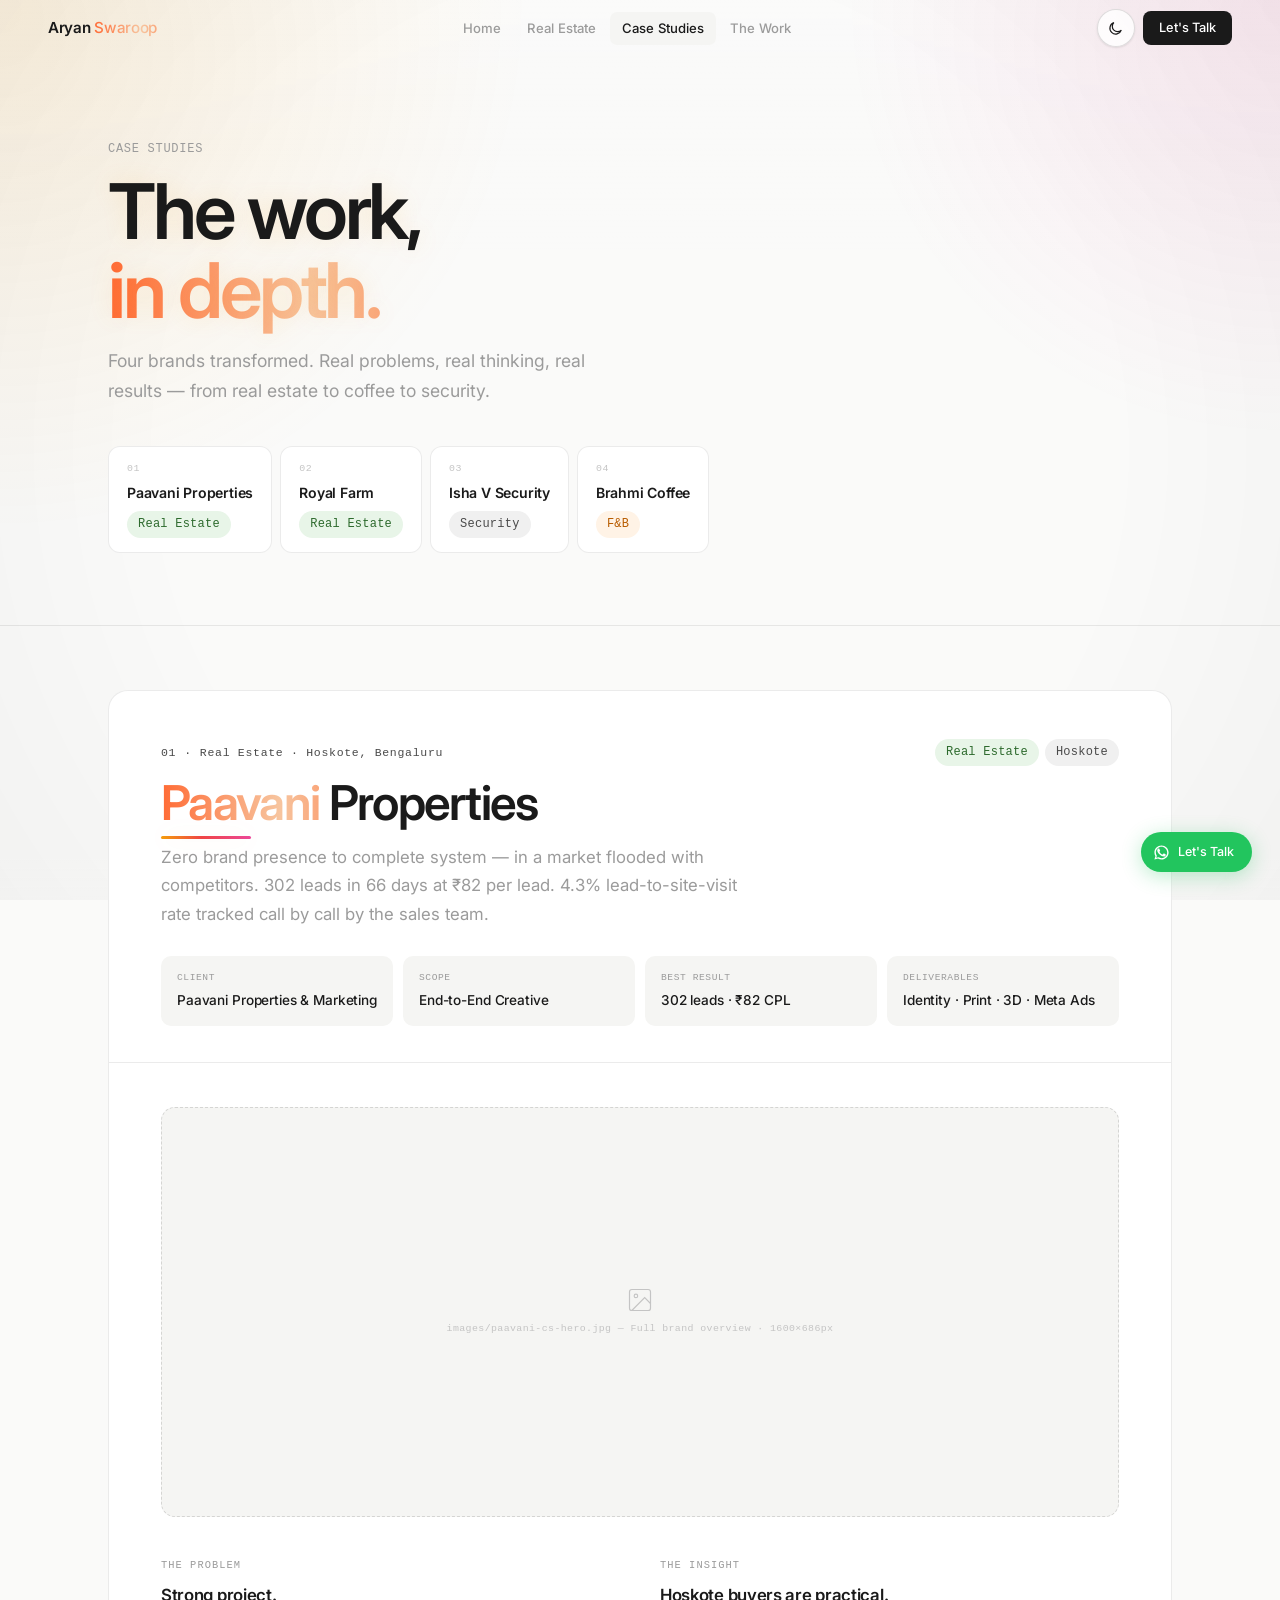
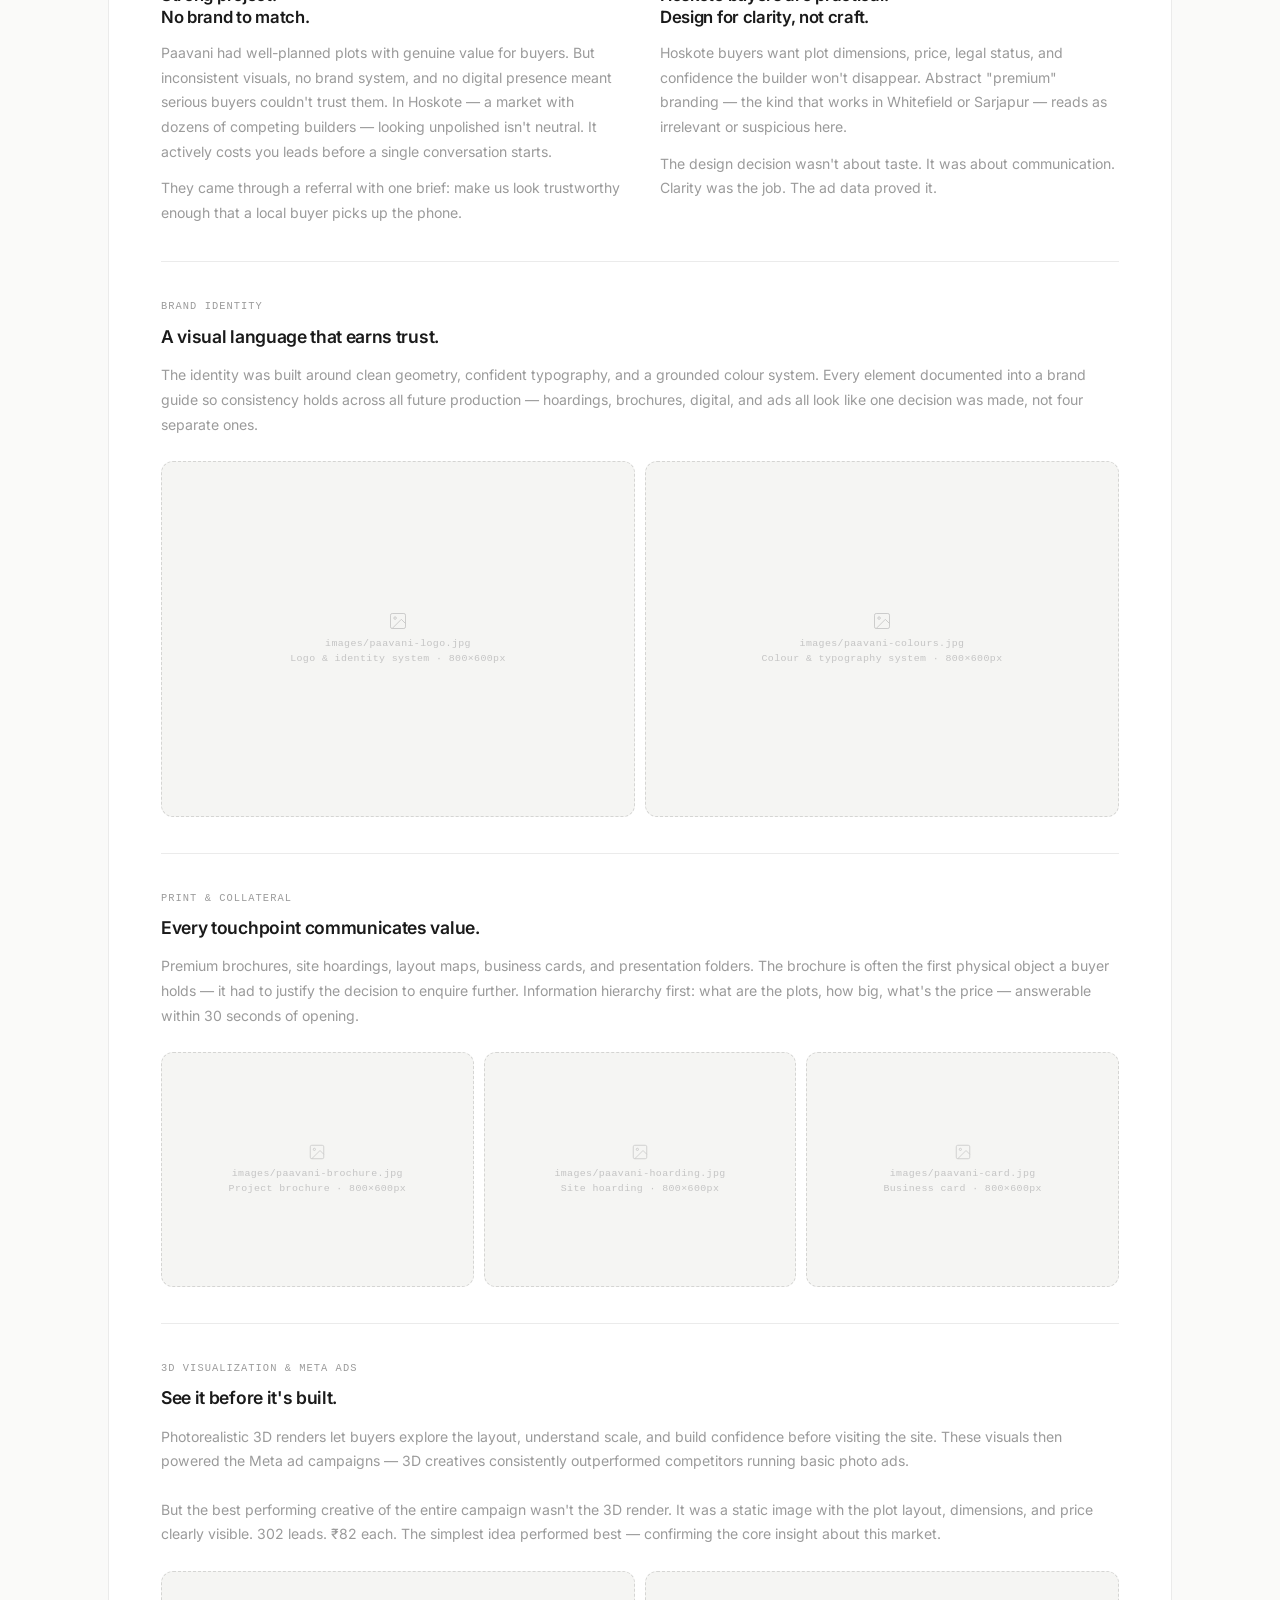
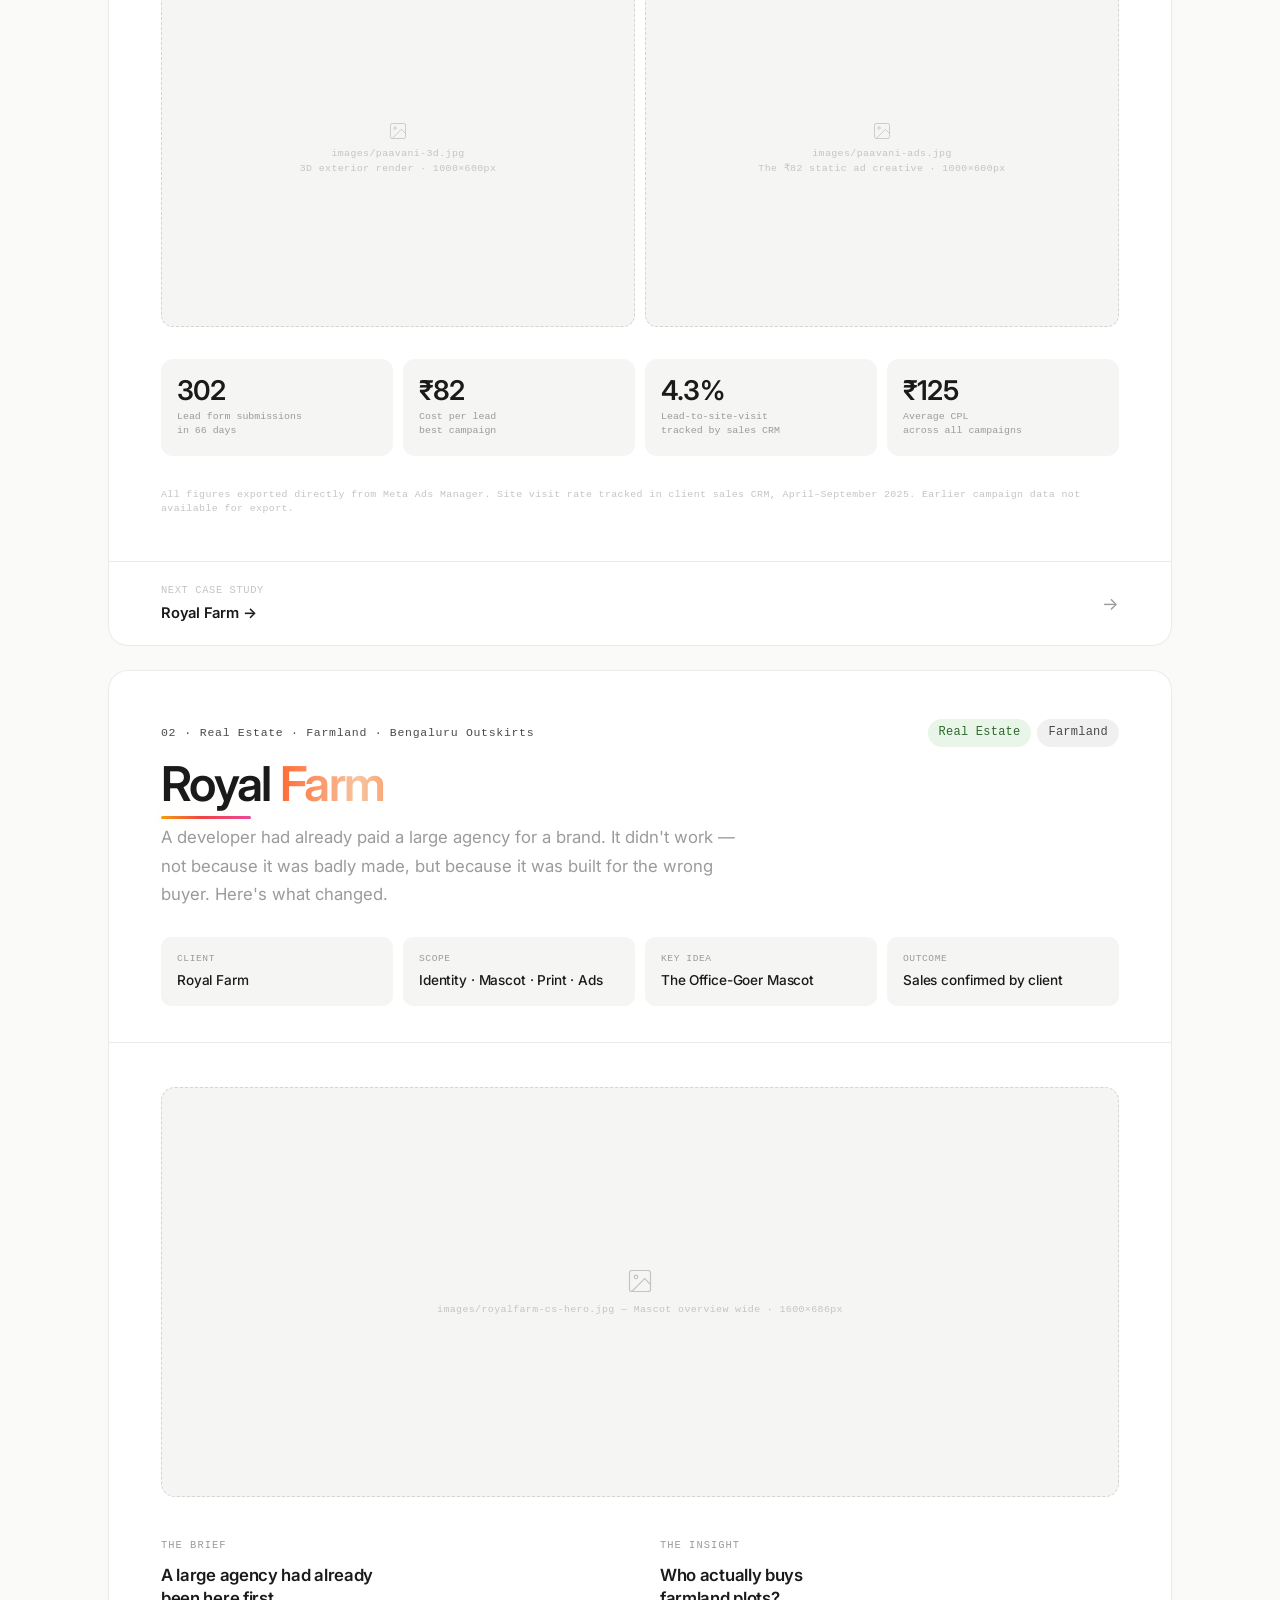
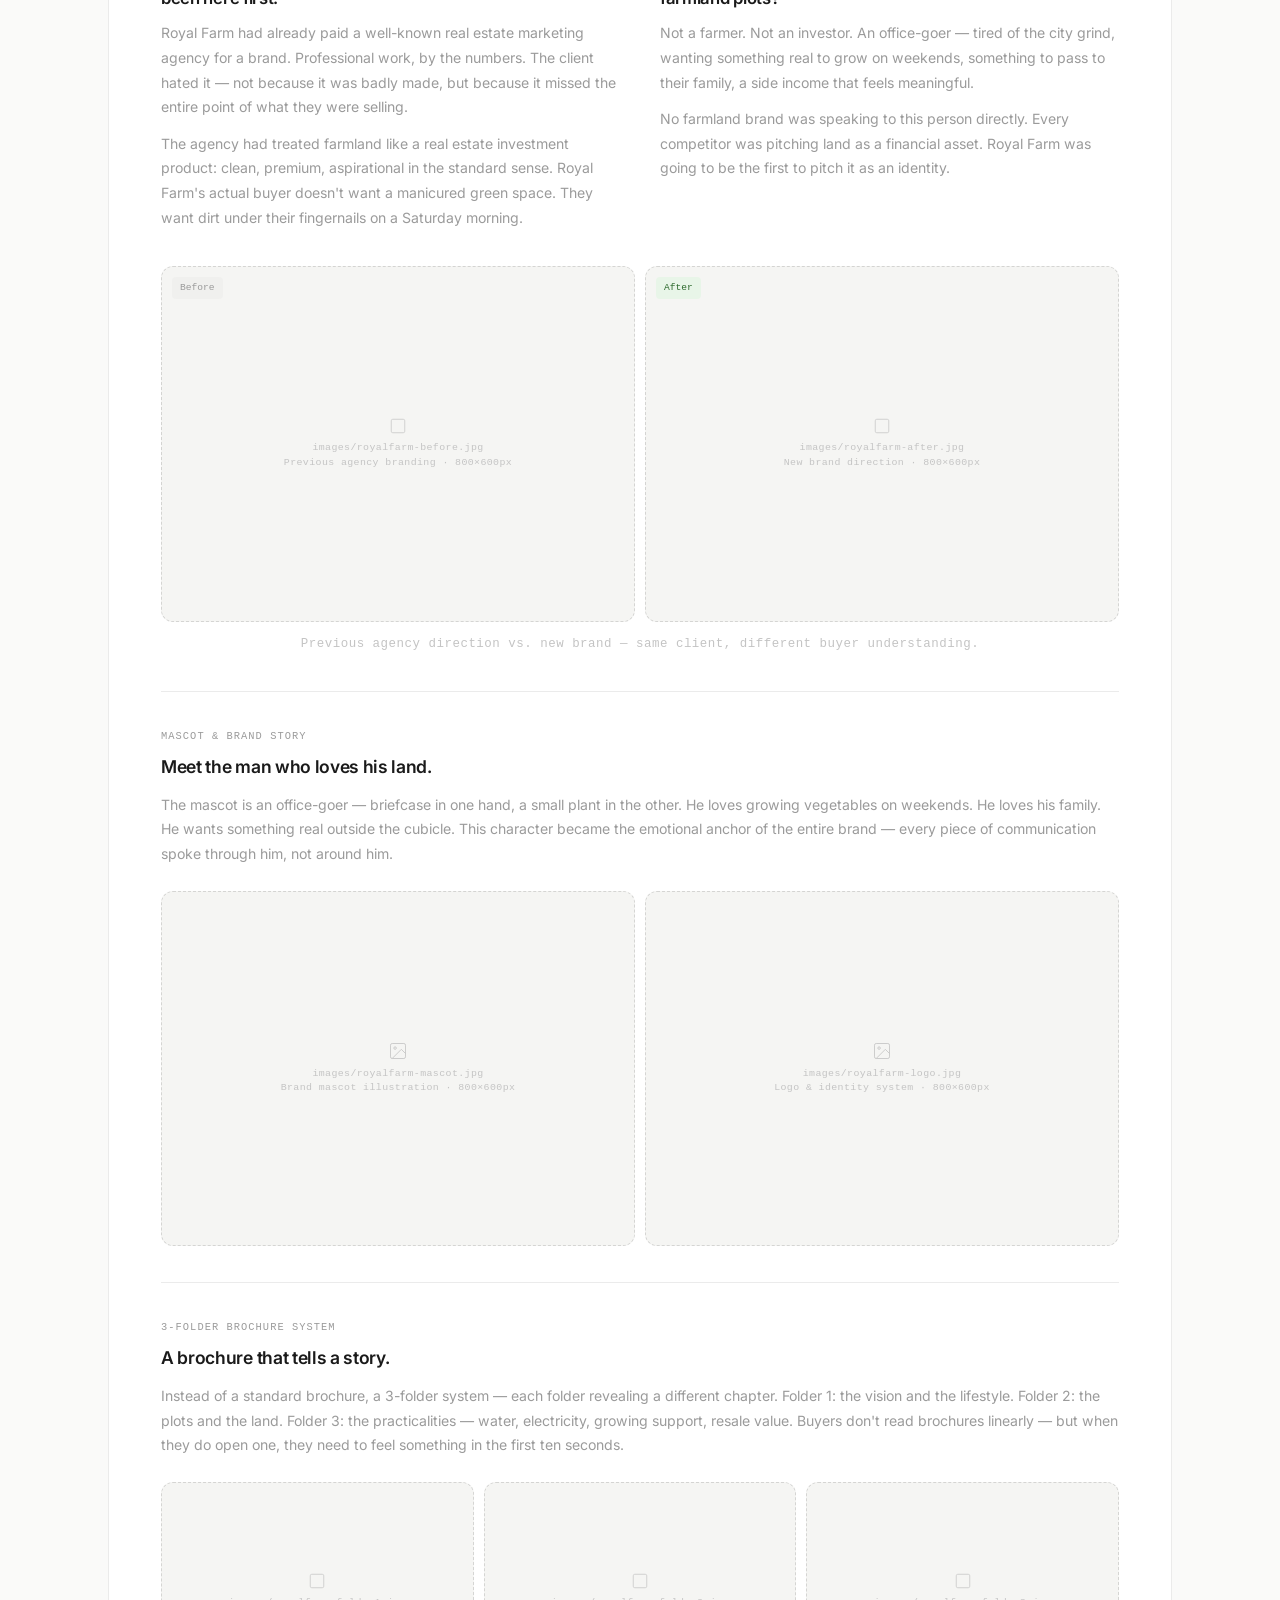
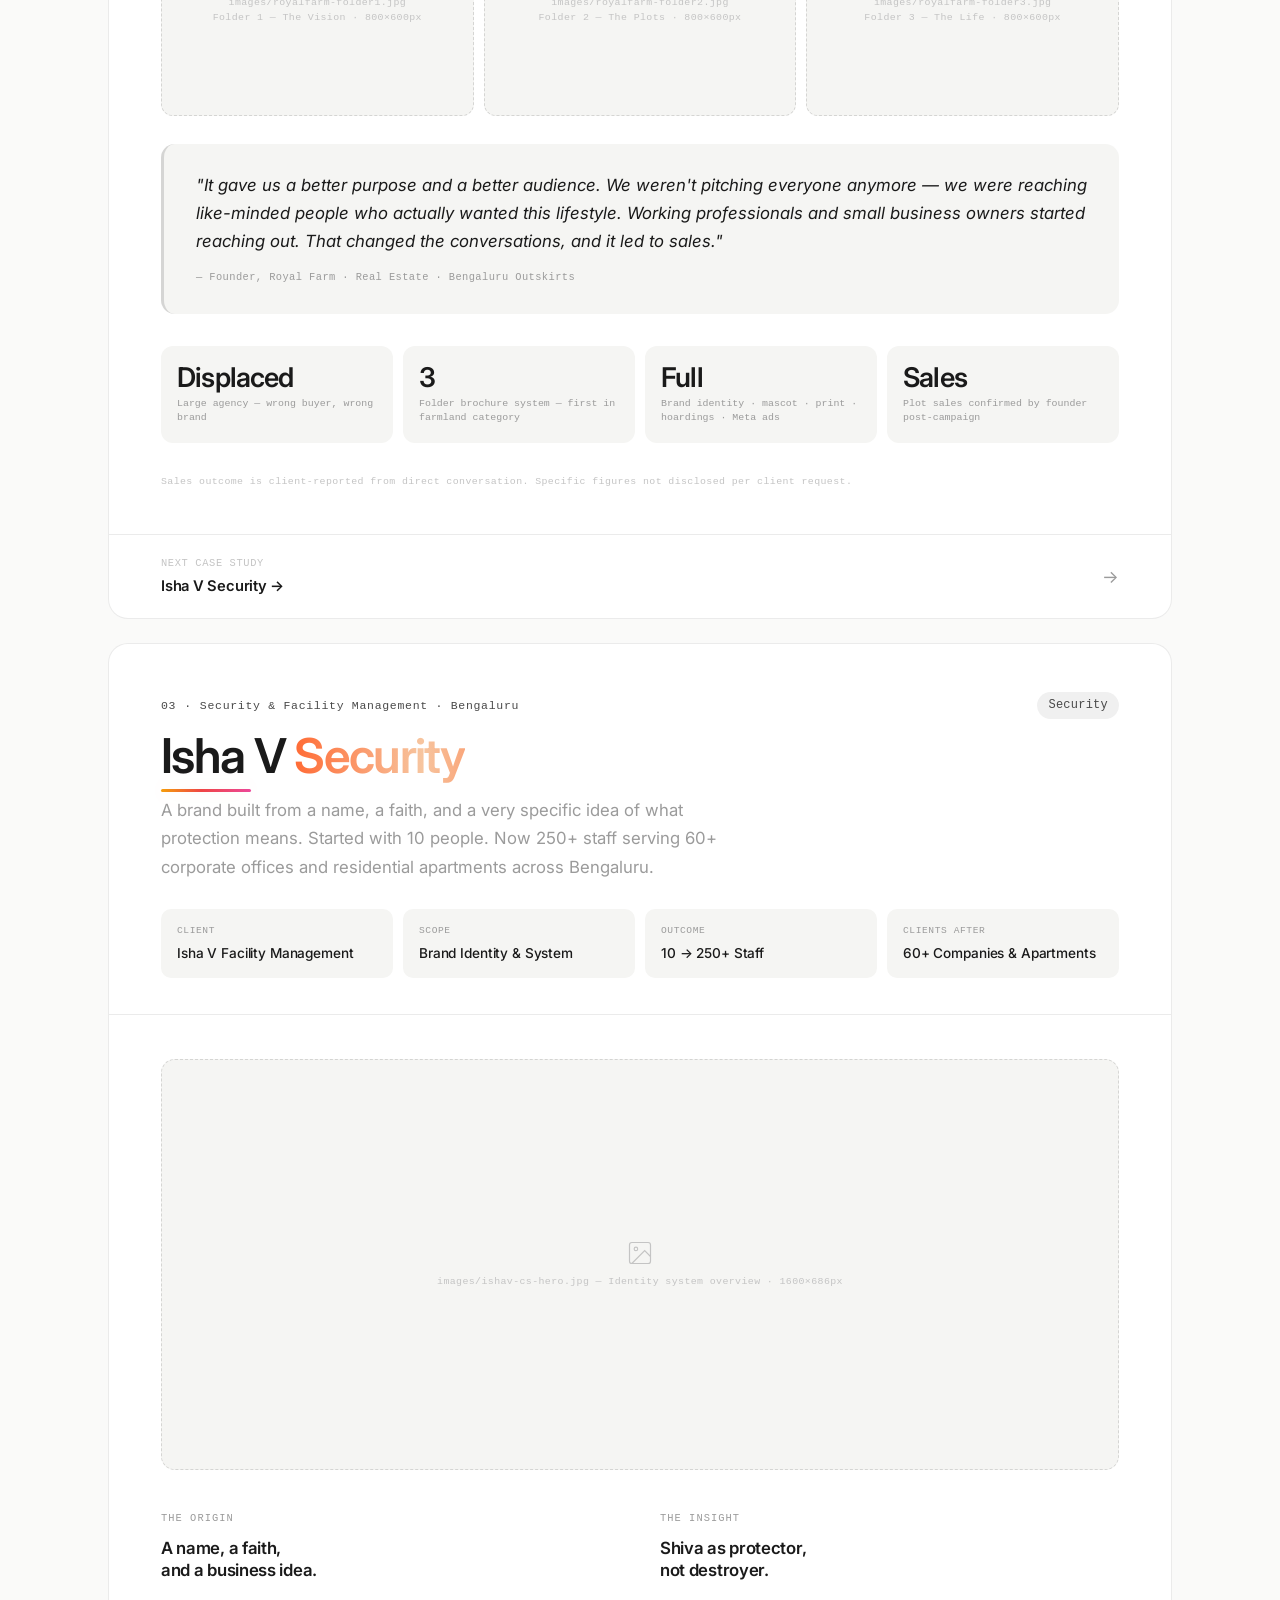
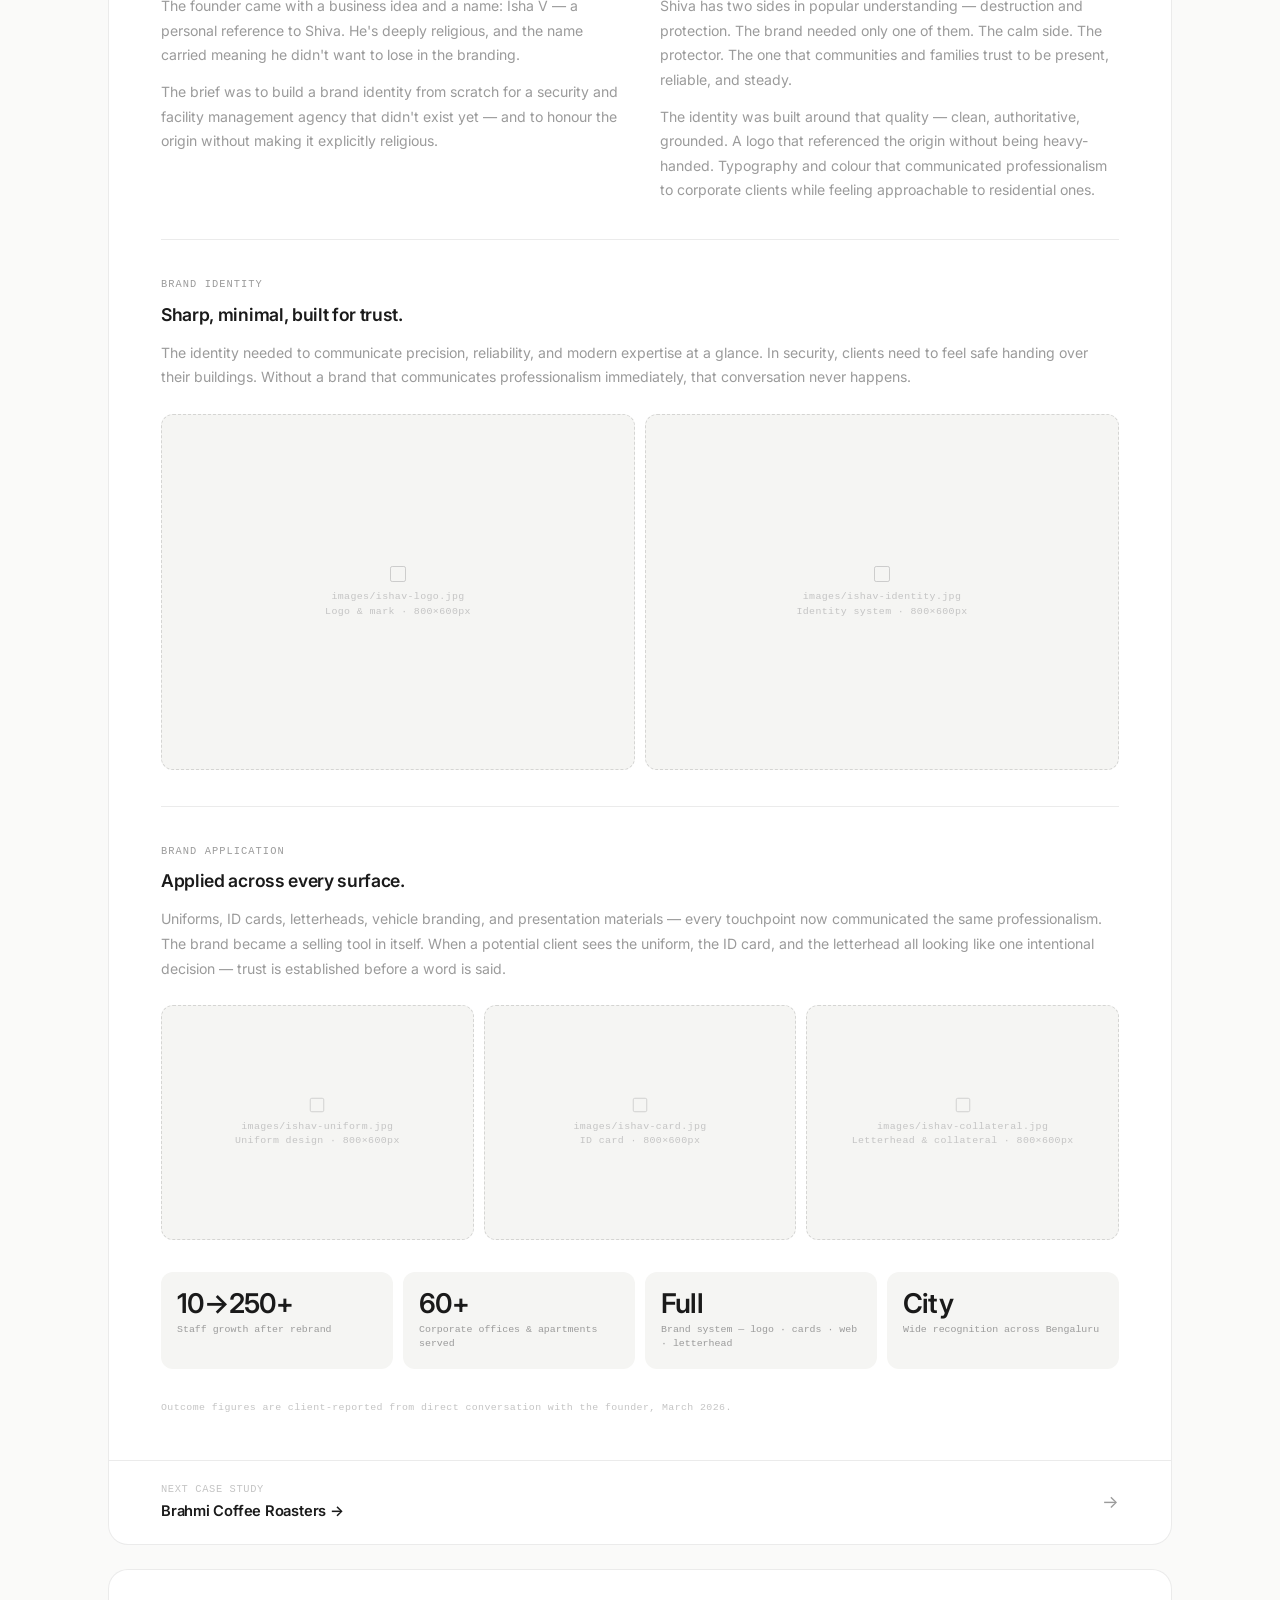
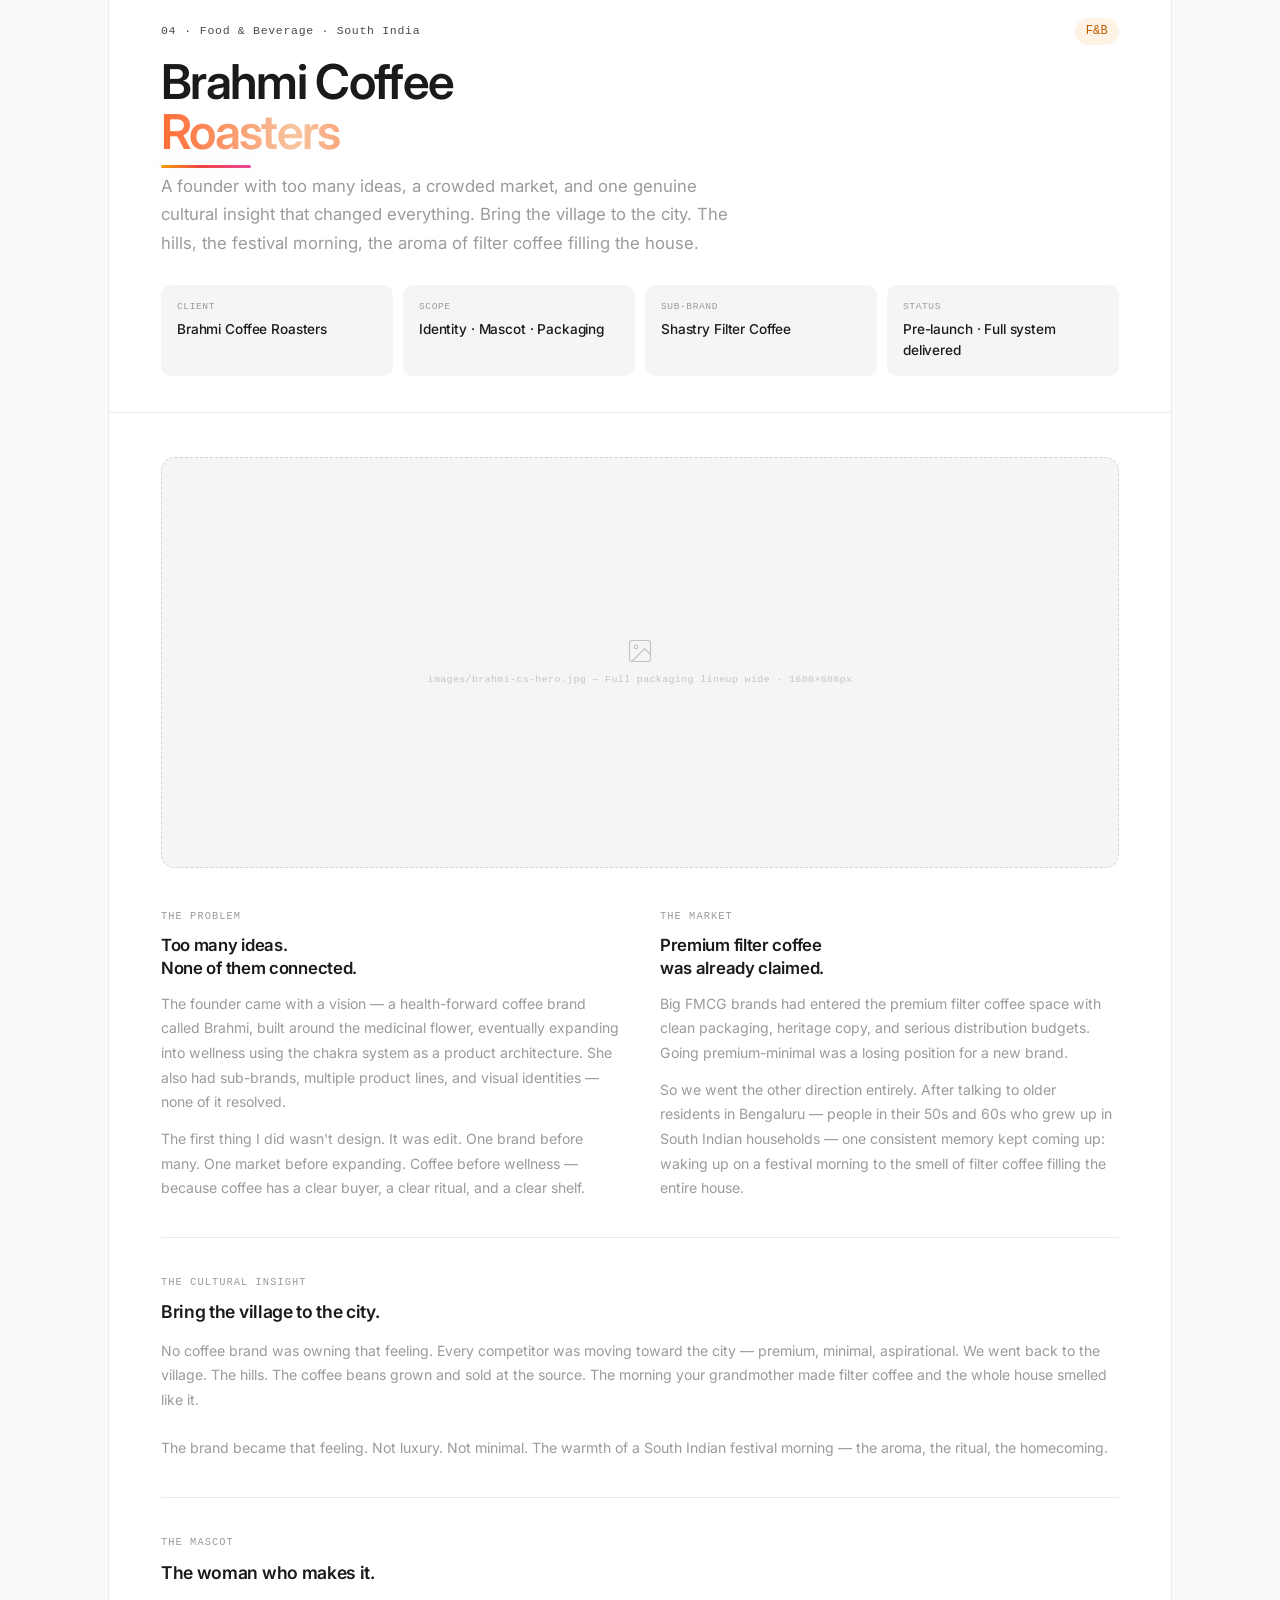
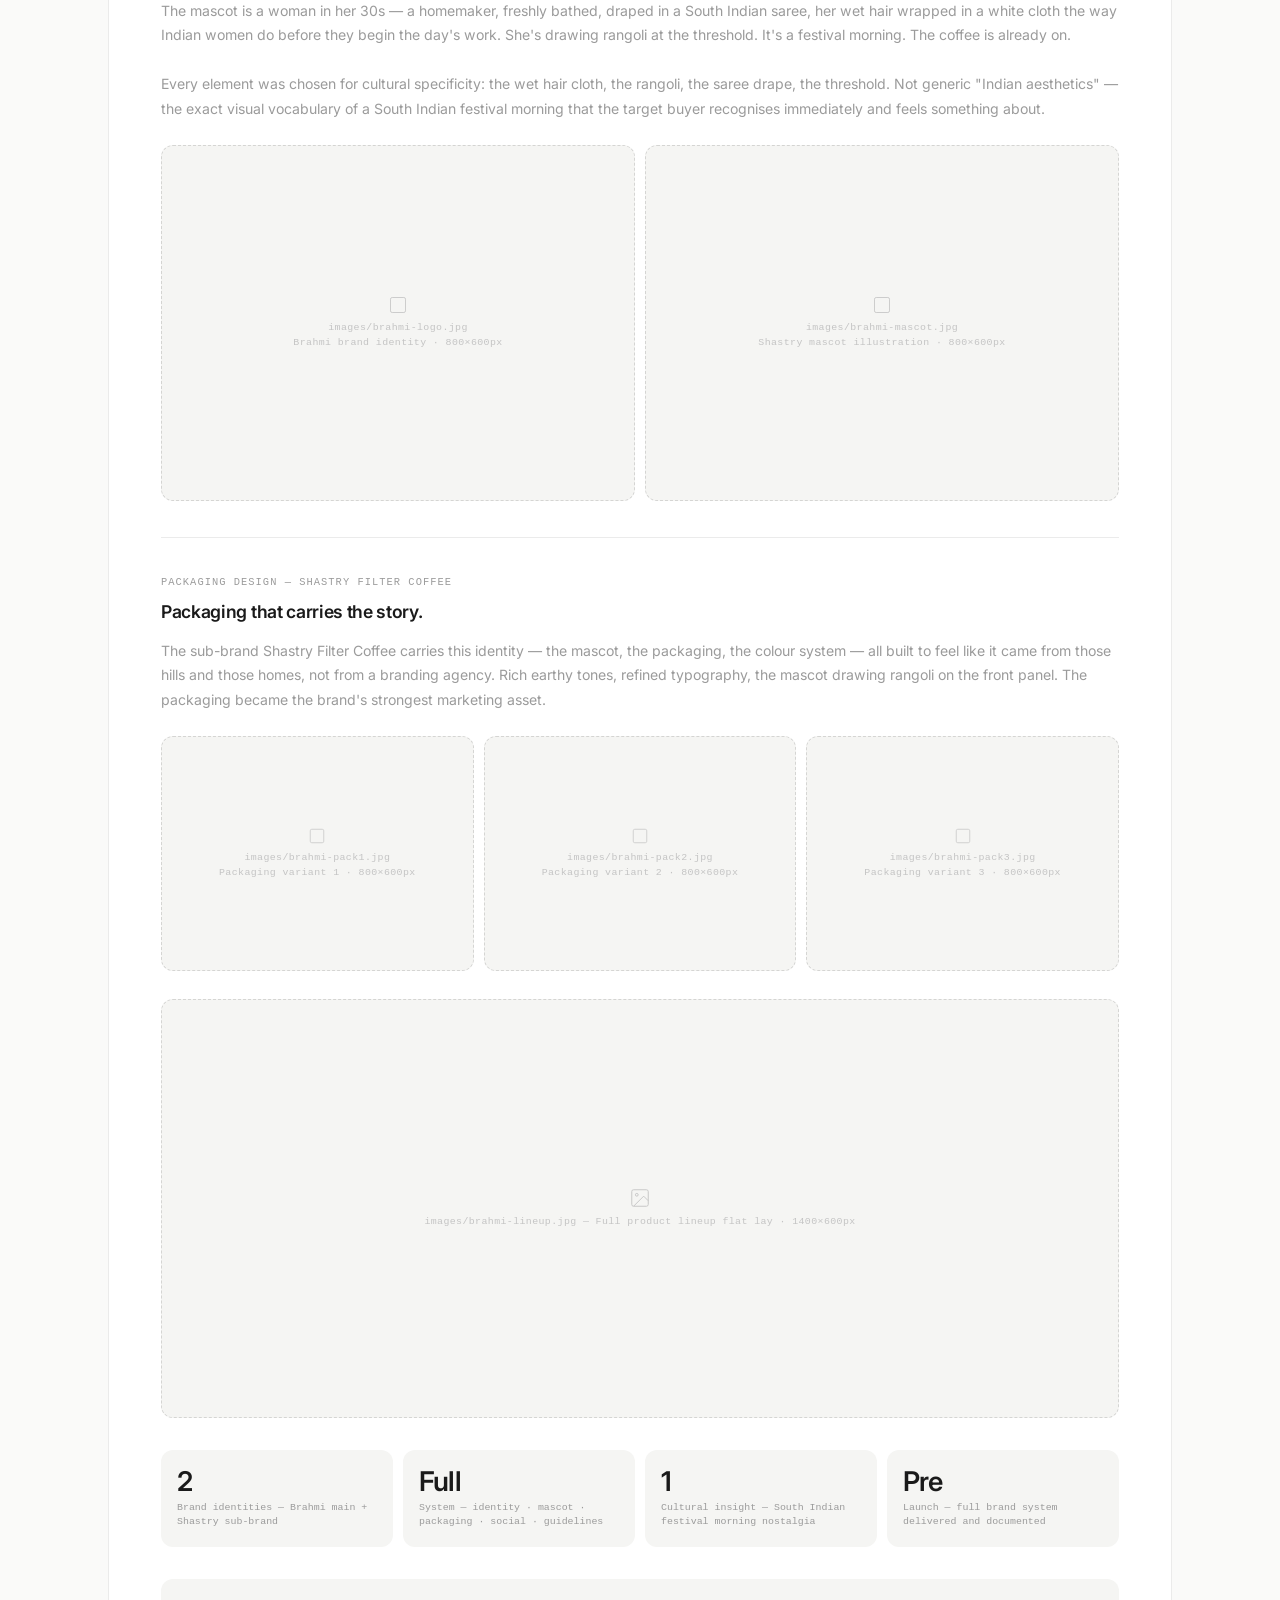
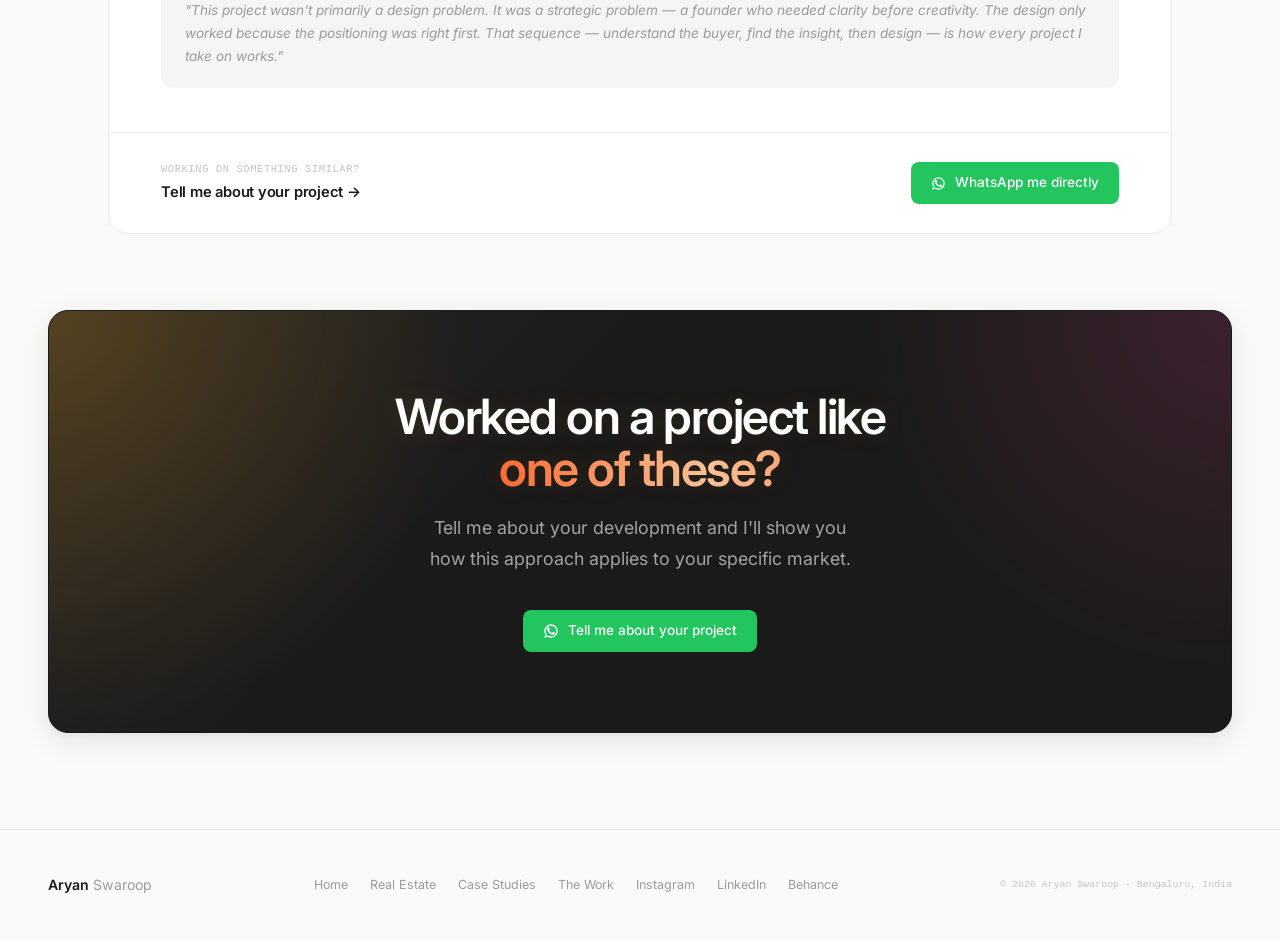
==== commit 27c2f2dd: "Refresh portfolio design and theme" ====
--- a/case-studies.html
+++ b/case-studies.html
@@ -355,7 +355,7 @@
 
 <!-- MOBILE OVERLAY -->
 <div class="mob-overlay" id="mobOverlay">
-  <button class="mob-close" id="mobClose">✕</button>
+  <button class="mob-close" id="mobClose" aria-label="Close menu">✕</button>
   <nav class="mob-nav">
     <a href="index.html" onclick="closeMob()">Home</a>
     <a href="real-estate.html" onclick="closeMob()">Real Estate</a>
@@ -375,8 +375,9 @@
     <a href="work.html">The Work</a>
   </nav>
   <div class="header-right">
+    <button class="theme-toggle" type="button" aria-label="Switch theme" aria-pressed="false"></button>
     <a href="https://wa.me/916364224230?text=Hi%20Aryan%2C%20I%27d%20like%20to%20discuss%20a%20project." target="_blank" rel="noopener" class="cta-btn">Let's Talk</a>
-    <button class="burger" id="burger"><span></span><span></span><span></span></button>
+    <button class="burger" id="burger" aria-label="Open menu"><span></span><span></span><span></span></button>
   </div>
 </header>
 
@@ -386,7 +387,7 @@
 <div class="cs-page-hero">
   <div class="container">
     <span class="sec-label reveal">Case Studies</span>
-    <h1 class="cs-page-title reveal rd1">The work,<br><em style="font-style:italic;color:var(--tx3);">in depth.</em></h1>
+    <h1 class="cs-page-title headline-glow reveal rd1">The work,<br><span class="grad-text">in depth.</span></h1>
     <p class="cs-page-sub reveal rd2">Four brands transformed. Real problems, real thinking, real results — from real estate to coffee to security.</p>
 
     <div class="cs-index reveal rd3">
@@ -431,7 +432,7 @@
         <span class="pill pill-sec">Hoskote</span>
       </span>
     </div>
-    <h2 class="cs-title">Paavani Properties</h2>
+    <h2 class="cs-title headline-accent"><span class="grad-text">Paavani</span> Properties</h2>
     <p class="cs-tagline">Zero brand presence to complete system — in a market flooded with competitors. 302 leads in 66 days at ₹82 per lead. 4.3% lead-to-site-visit rate tracked call by call by the sales team.</p>
     <div class="cs-meta">
       <div class="cs-meta-item">
@@ -590,7 +591,7 @@
         <span class="pill pill-sec">Farmland</span>
       </span>
     </div>
-    <h2 class="cs-title">Royal Farm</h2>
+    <h2 class="cs-title headline-accent">Royal <span class="grad-text">Farm</span></h2>
     <p class="cs-tagline">A developer had already paid a large agency for a brand. It didn't work — not because it was badly made, but because it was built for the wrong buyer. Here's what changed.</p>
     <div class="cs-meta">
       <div class="cs-meta-item">
@@ -750,7 +751,7 @@
         <span class="pill pill-sec">Security</span>
       </span>
     </div>
-    <h2 class="cs-title">Isha V Security</h2>
+    <h2 class="cs-title headline-accent">Isha V <span class="grad-text">Security</span></h2>
     <p class="cs-tagline">A brand built from a name, a faith, and a very specific idea of what protection means. Started with 10 people. Now 250+ staff serving 60+ corporate offices and residential apartments across Bengaluru.</p>
     <div class="cs-meta">
       <div class="cs-meta-item">
@@ -887,7 +888,7 @@
         <span class="pill pill-food">F&B</span>
       </span>
     </div>
-    <h2 class="cs-title">Brahmi Coffee<br>Roasters</h2>
+    <h2 class="cs-title headline-accent">Brahmi Coffee<br><span class="grad-text">Roasters</span></h2>
     <p class="cs-tagline">A founder with too many ideas, a crowded market, and one genuine cultural insight that changed everything. Bring the village to the city. The hills, the festival morning, the aroma of filter coffee filling the house.</p>
     <div class="cs-meta">
       <div class="cs-meta-item">
@@ -1040,7 +1041,7 @@
 
 <!-- CTA BAND -->
 <div class="cta-band reveal">
-  <h2>Worked on a project like<br>one of these?</h2>
+  <h2 class="headline-glow">Worked on a project like<br><span class="grad-text">one of these?</span></h2>
   <p class="lead">Tell me about your development and I'll show you<br>how this approach applies to your specific market.</p>
   <a href="https://wa.me/916364224230?text=Hi%20Aryan%2C%20I%20saw%20your%20case%20studies%20and%20I%27d%20like%20to%20discuss%20my%20project." target="_blank" rel="noopener" class="btn-wa">
     <svg viewBox="0 0 24 24" fill="white" width="16" height="16"><path d="M17.472 14.382c-.297-.149-1.758-.867-2.03-.967-.273-.099-.471-.148-.67.15-.197.297-.767.966-.94 1.164-.173.199-.347.223-.644.075-.297-.15-1.255-.463-2.39-1.475-.883-.788-1.48-1.761-1.653-2.059-.173-.297-.018-.458.13-.606.134-.133.298-.347.446-.52.149-.174.198-.298.298-.497.099-.198.05-.371-.025-.52-.075-.149-.669-1.612-.916-2.207-.242-.579-.487-.5-.669-.51-.173-.008-.371-.01-.57-.01-.198 0-.52.074-.792.372-.272.297-1.04 1.016-1.04 2.479 0 1.462 1.065 2.875 1.213 3.074.149.198 2.096 3.2 5.077 4.487.709.306 1.262.489 1.694.625.712.227 1.36.195 1.871.118.571-.085 1.758-.719 2.006-1.413.248-.694.248-1.289.173-1.413-.074-.124-.272-.198-.57-.347z"/><path d="M12 2C6.477 2 2 6.477 2 12c0 1.89.525 3.66 1.438 5.168L2 22l4.978-1.405A9.96 9.96 0 0012 22c5.523 0 10-4.477 10-10S17.523 2 12 2zm0 18a7.96 7.96 0 01-4.076-1.125l-.292-.174-3.035.857.844-3.083-.19-.3A7.96 7.96 0 014 12c0-4.411 3.589-8 8-8s8 3.589 8 8-3.589 8-8 8z"/></svg>
@@ -1058,7 +1059,7 @@
     <a href="work.html">The Work</a>
     <a href="https://www.instagram.com/arya.nswaroop/" target="_blank" rel="noopener">Instagram</a>
     <a href="https://www.linkedin.com/in/aryanswaroop/" target="_blank" rel="noopener">LinkedIn</a>
-    <a href="https://www.behance.net/keerthanswarup1" target="_blank" rel="noopener">Behance</a>
+    <a href="https://www.behance.net/Aryan-swaroop" target="_blank" rel="noopener">Behance</a>
   </nav>
   <p class="footer-copy">© 2026 Aryan Swaroop · Bengaluru, India</p>
 </footer>
--- a/style.css
+++ b/style.css
@@ -26,6 +26,43 @@
   --max:      1160px;
   --pad:      48px;
   --ease:     cubic-bezier(.16,1,.3,1);
+  --bg-ambient:
+    radial-gradient(circle at top left, rgba(245,158,11,.12), transparent 34%),
+    radial-gradient(circle at top right, rgba(236,72,153,.10), transparent 28%),
+    linear-gradient(180deg, rgba(255,255,255,.18), transparent 28%);
+  --surface-tint: linear-gradient(180deg, rgba(255,255,255,.88), rgba(255,255,255,.72));
+  --hero-glow: rgba(245,158,11,.12);
+  --solid-bg:  #1A1A1A;
+  --solid-fg:  #FFFFFF;
+  --strong-surface: #1A1A1A;
+  --strong-surface-border: #1A1A1A;
+}
+
+body.theme-dark{
+  --bg:       #09050f;
+  --bg-el:    #120a1f;
+  --bg-sub:   #1a102b;
+  --bg-hov:   #23143a;
+  --tx:       #F8F4FF;
+  --tx2:      #D6CAE9;
+  --tx3:      #A894C7;
+  --tx4:      #6E5A91;
+  --br:       rgba(190,160,255,.12);
+  --br2:      rgba(190,160,255,.2);
+  --sh-sm:    0 1px 3px rgba(0,0,0,.32),0 1px 2px rgba(0,0,0,.22);
+  --sh-md:    0 10px 30px rgba(0,0,0,.3),0 2px 6px rgba(150,84,255,.12);
+  --sh-lg:    0 18px 48px rgba(0,0,0,.38),0 6px 16px rgba(150,84,255,.16);
+  --sh-hov:   0 24px 60px rgba(0,0,0,.45),0 8px 24px rgba(150,84,255,.2);
+  --bg-ambient:
+    radial-gradient(circle at top left, rgba(145,70,255,.24), transparent 34%),
+    radial-gradient(circle at top right, rgba(236,72,153,.18), transparent 30%),
+    radial-gradient(circle at bottom center, rgba(59,7,100,.28), transparent 42%);
+  --surface-tint: linear-gradient(180deg, rgba(255,255,255,.03), rgba(255,255,255,.01));
+  --hero-glow: rgba(145,70,255,.2);
+  --solid-bg:  linear-gradient(135deg, #7C3AED 0%, #5B21B6 100%);
+  --solid-fg:  #FFFFFF;
+  --strong-surface: #120818;
+  --strong-surface-border: rgba(190,160,255,.22);
 }
 
 html{scroll-behavior:smooth;}
@@ -38,8 +75,28 @@
   -webkit-font-smoothing:antialiased;
   -moz-osx-font-smoothing:grayscale;
   opacity:0;
+  position:relative;
+  transition:background .35s ease,color .35s ease,opacity .35s ease;
 }
 body.page-exit{opacity:0;}
+body::before{
+  content:'';
+  position:fixed;
+  inset:0;
+  background:var(--bg-ambient);
+  pointer-events:none;
+  z-index:-2;
+}
+body::after{
+  content:'';
+  position:fixed;
+  inset:0;
+  background:
+    linear-gradient(transparent 0 95%, rgba(255,255,255,.02) 100%),
+    radial-gradient(circle at center, transparent 0 60%, rgba(0,0,0,.03) 100%);
+  pointer-events:none;
+  z-index:-1;
+}
 
 /* ── LAYOUT ── */
 .container{max-width:var(--max);margin:0 auto;padding:0 var(--pad);}
@@ -69,6 +126,23 @@
   0%{background-position:0% 50%;}
   100%{background-position:300% 50%;}
 }
+.headline-accent{
+  position:relative;
+}
+.headline-accent::after{
+  content:'';
+  position:absolute;
+  left:0;
+  bottom:-10px;
+  width:90px;
+  height:3px;
+  border-radius:999px;
+  background:linear-gradient(90deg,#F59E0B 0%,#EF4444 45%,#EC4899 100%);
+  box-shadow:0 0 24px var(--hero-glow);
+}
+.headline-glow{
+  text-shadow:0 0 24px var(--hero-glow);
+}
 
 /* ── PILLS ── */
 .pill{display:inline-flex;align-items:center;gap:5px;font-size:12px;font-weight:500;padding:4px 11px;border-radius:100px;font-family:var(--mono);letter-spacing:.02em;}
@@ -79,6 +153,13 @@
 .pill-edu  {background:#F0EAFF;color:#6B3ACC;}
 .pill-health{background:#FFE8EC;color:#CC2D4A;}
 .pill-farm {background:#E8F5E8;color:#2D6A2D;}
+body.theme-dark .pill-re{background:rgba(34,197,94,.15);color:#9BFFB6;}
+body.theme-dark .pill-brand{background:rgba(99,102,241,.18);color:#C8CEFF;}
+body.theme-dark .pill-food{background:rgba(245,158,11,.16);color:#FFD08A;}
+body.theme-dark .pill-sec{background:rgba(255,255,255,.08);color:#E3D8F4;}
+body.theme-dark .pill-edu{background:rgba(168,85,247,.18);color:#E8C9FF;}
+body.theme-dark .pill-health{background:rgba(244,63,94,.18);color:#FFB7C5;}
+body.theme-dark .pill-farm{background:rgba(16,185,129,.16);color:#A7FFE0;}
 
 /* ── SECTION LABEL ── */
 .sec-label{font-family:var(--mono);font-size:12px;font-weight:500;letter-spacing:.06em;text-transform:uppercase;color:var(--tx3);margin-bottom:14px;display:block;}
@@ -92,13 +173,21 @@
   transition:background .3s,box-shadow .3s;
 }
 .site-header.scrolled{
-  background:rgba(250,250,249,.88);
+  background:color-mix(in srgb, var(--bg) 82%, transparent);
   backdrop-filter:blur(20px) saturate(180%);
   -webkit-backdrop-filter:blur(20px) saturate(180%);
   box-shadow:0 1px 0 var(--br);
 }
 .logo{font-size:.95rem;font-weight:600;color:var(--tx);letter-spacing:-.02em;}
-.logo span{color:var(--tx3);font-weight:400;}
+.logo span{
+  font-weight:500;
+  background: linear-gradient(90deg,#FF6B35 0%,#F7C59F 25%,#FF6B35 50%,#E63946 75%,#FF6B35 100%);
+  background-size:300% 100%;
+  -webkit-background-clip:text;
+  -webkit-text-fill-color:transparent;
+  background-clip:text;
+  animation:gradShift 4s linear infinite;
+}
 .desktop-nav{display:flex;align-items:center;gap:2px;}
 .desktop-nav a{
   font-size:.82rem;font-weight:500;color:var(--tx3);
@@ -108,9 +197,32 @@
 .desktop-nav a:hover{color:var(--tx);background:var(--bg-hov);}
 .desktop-nav a.active{color:var(--tx);background:var(--bg-sub);}
 .header-right{display:flex;align-items:center;gap:8px;}
+.theme-toggle{
+  width:38px;
+  height:38px;
+  border:1px solid var(--br2);
+  border-radius:999px;
+  background:color-mix(in srgb, var(--bg-el) 82%, transparent);
+  color:var(--tx);
+  display:inline-flex;
+  align-items:center;
+  justify-content:center;
+  box-shadow:var(--sh-sm);
+  transition:transform .2s var(--ease),box-shadow .2s var(--ease),border-color .2s,background .2s ease;
+}
+.theme-toggle:hover{
+  transform:translateY(-1px);
+  box-shadow:var(--sh-md);
+  border-color:var(--br2);
+}
+.theme-toggle svg{
+  width:16px;
+  height:16px;
+  stroke:currentColor;
+}
 .cta-btn{
   font-size:.8rem;font-weight:500;color:#fff;
-  background:var(--tx);padding:7px 16px;border-radius:8px;
+  color:var(--solid-fg);background:var(--solid-bg);padding:7px 16px;border-radius:8px;
   transition:opacity .15s,transform .2s var(--ease);
 }
 .cta-btn:hover{opacity:.82;transform:translateY(-1px);}
@@ -122,6 +234,7 @@
 .mob-overlay{
   position:fixed;inset:0;z-index:200;
   background:var(--bg);
+  background-image:var(--bg-ambient);
   display:flex;flex-direction:column;align-items:center;justify-content:center;gap:6px;
   transform:translateY(-100%);
   transition:transform .45s var(--ease);
@@ -143,7 +256,7 @@
 .mob-nav a:hover{color:var(--tx);background:var(--bg-hov);}
 .mob-cta{
   margin-top:14px;font-size:.85rem!important;font-weight:500!important;
-  color:#fff!important;background:var(--tx);
+  color:var(--solid-fg)!important;background:var(--solid-bg);
   padding:11px 28px!important;border-radius:9px!important;
 }
 .no-scroll{overflow:hidden;}
@@ -151,7 +264,7 @@
 /* ── BUTTONS ── */
 .btn-primary{
   display:inline-flex;align-items:center;gap:8px;
-  font-size:.85rem;font-weight:500;color:#fff;background:var(--tx);
+  font-size:.85rem;font-weight:500;color:var(--solid-fg);background:var(--solid-bg);
   padding:10px 20px;border-radius:8px;
   transition:opacity .15s,transform .2s var(--ease),box-shadow .2s;
 }
@@ -199,6 +312,7 @@
 .stat-card{
   background:var(--bg-el);border:1px solid var(--br);border-radius:14px;
   padding:28px 24px;
+  background-image:var(--surface-tint);
   transition:box-shadow .25s var(--ease),transform .25s var(--ease);
 }
 .stat-card:hover{box-shadow:var(--sh-hov);transform:translateY(-2px);}
@@ -211,6 +325,7 @@
 /* ── NOTION CARD ── */
 .n-card{
   background:var(--bg-el);border:1px solid var(--br);border-radius:14px;
+  background-image:var(--surface-tint);
   transition:box-shadow .25s var(--ease),transform .25s var(--ease),border-color .2s;
 }
 .n-card:hover{box-shadow:var(--sh-hov);transform:translateY(-3px);border-color:var(--br2);}
@@ -220,6 +335,7 @@
 .work-card{
   background:var(--bg-el);border:1px solid var(--br);border-radius:16px;
   overflow:hidden;cursor:pointer;display:block;
+  background-image:var(--surface-tint);
   transition:box-shadow .25s var(--ease),transform .25s var(--ease),border-color .2s;
 }
 .work-card:hover{box-shadow:var(--sh-hov);transform:translateY(-4px);border-color:var(--br2);}
@@ -270,6 +386,7 @@
 .insight-card{
   background:var(--bg-el);border:1px solid var(--br);border-radius:16px;
   overflow:hidden;
+  background-image:var(--surface-tint);
   transition:box-shadow .25s var(--ease),transform .25s var(--ease);
 }
 .insight-card:hover{box-shadow:var(--sh-hov);transform:translateY(-3px);}
@@ -290,6 +407,7 @@
 .process-step{
   background:var(--bg-el);border:1px solid var(--br);border-radius:16px;
   padding:28px;
+  background-image:var(--surface-tint);
   transition:box-shadow .25s var(--ease),transform .25s var(--ease);
 }
 .process-step:hover{box-shadow:var(--sh-hov);transform:translateY(-3px);}
@@ -306,6 +424,7 @@
 .testimonial-wrap{
   background:var(--bg-el);border:1px solid var(--br);border-radius:16px;
   padding:36px 40px;
+  background-image:var(--surface-tint);
   transition:box-shadow .25s;
 }
 .testimonial-wrap:hover{box-shadow:var(--sh-md);}
@@ -330,10 +449,11 @@
 .pricing-card{
   background:var(--bg-el);border:1px solid var(--br);border-radius:16px;
   padding:26px 22px;
+  background-image:var(--surface-tint);
   transition:box-shadow .25s var(--ease),transform .25s var(--ease);
 }
 .pricing-card:hover{box-shadow:var(--sh-hov);transform:translateY(-3px);}
-.pricing-card.featured{background:var(--tx);border-color:var(--tx);}
+.pricing-card.featured{background:var(--strong-surface);border-color:var(--strong-surface-border);}
 .pricing-card.featured:hover{box-shadow:0 16px 48px rgba(0,0,0,.2);}
 .feat-badge{font-family:var(--mono);font-size:.6rem;color:rgba(255,255,255,.45);letter-spacing:.08em;text-transform:uppercase;margin-bottom:14px;}
 .pkg-name{font-size:.9rem;font-weight:600;color:var(--tx);letter-spacing:-.015em;margin-bottom:5px;}
@@ -383,6 +503,7 @@
 .problem-content{
   background:var(--bg-el);border:1px solid var(--br);
   border-radius:16px;padding:52px 48px;
+  background-image:var(--surface-tint);
   display:flex;flex-direction:column;justify-content:center;gap:20px;
 }
 
@@ -401,6 +522,7 @@
 .about-content{
   background:var(--bg-el);border:1px solid var(--br);
   border-radius:16px;padding:40px;
+  background-image:var(--surface-tint);
 }
 
 /* ── RE HERO (real estate page) ── */
@@ -409,6 +531,7 @@
 .re-svc{
   background:var(--bg-el);border:1px solid var(--br);border-radius:14px;
   padding:24px;
+  background-image:var(--surface-tint);
   transition:box-shadow .25s var(--ease),transform .25s var(--ease);
 }
 .re-svc:hover{box-shadow:var(--sh-hov);transform:translateY(-3px);}
@@ -423,6 +546,7 @@
 .why-point{
   background:var(--bg-el);border:1px solid var(--br);border-radius:14px;
   padding:28px;
+  background-image:var(--surface-tint);
   transition:box-shadow .25s var(--ease),transform .25s var(--ease);
 }
 .why-point:hover{box-shadow:var(--sh-hov);transform:translateY(-3px);}
@@ -443,6 +567,7 @@
 .cs-index-name{font-size:.88rem;font-weight:600;color:var(--tx);letter-spacing:-.015em;margin-bottom:5px;}
 .cs-block{
   background:var(--bg-el);border:1px solid var(--br);border-radius:20px;
+  background-image:var(--surface-tint);
   overflow:hidden;margin-bottom:12px;
 }
 .cs-block-header{padding:40px 48px 32px;border-bottom:1px solid var(--br);}
@@ -510,14 +635,19 @@
   cursor:pointer;transition:all .15s;
 }
 .filter-btn:hover{color:var(--tx);border-color:var(--br2);}
-.filter-btn.active{background:var(--tx);color:#fff;border-color:var(--tx);}
+.filter-btn.active{background:var(--solid-bg);color:var(--solid-fg);border-color:transparent;}
 .work-grid-3{display:grid;grid-template-columns:repeat(3,1fr);gap:10px;}
 
 /* ── CTA BAND ── */
 .cta-band{
-  background:var(--tx);border-radius:20px;
+  background:var(--strong-surface);border:1px solid var(--strong-surface-border);border-radius:20px;
+  background-image:
+    radial-gradient(circle at top left, rgba(245,158,11,.22), transparent 34%),
+    radial-gradient(circle at top right, rgba(236,72,153,.16), transparent 30%),
+    linear-gradient(135deg, rgba(255,255,255,.06), transparent 40%);
   padding:80px 64px;text-align:center;
   margin:0 var(--pad) 96px;
+  box-shadow:var(--sh-lg);
 }
 .cta-band h2{color:#fff;}
 .cta-band .lead{color:rgba(255,255,255,.6);margin:16px 0 36px;}
@@ -577,4 +707,5 @@
   .cs-next{padding:16px 24px;}
   .cs-meta{grid-template-columns:1fr 1fr;}
   .problem-content{padding:32px 28px;}
-}
+  .theme-toggle{width:36px;height:36px;}
+}
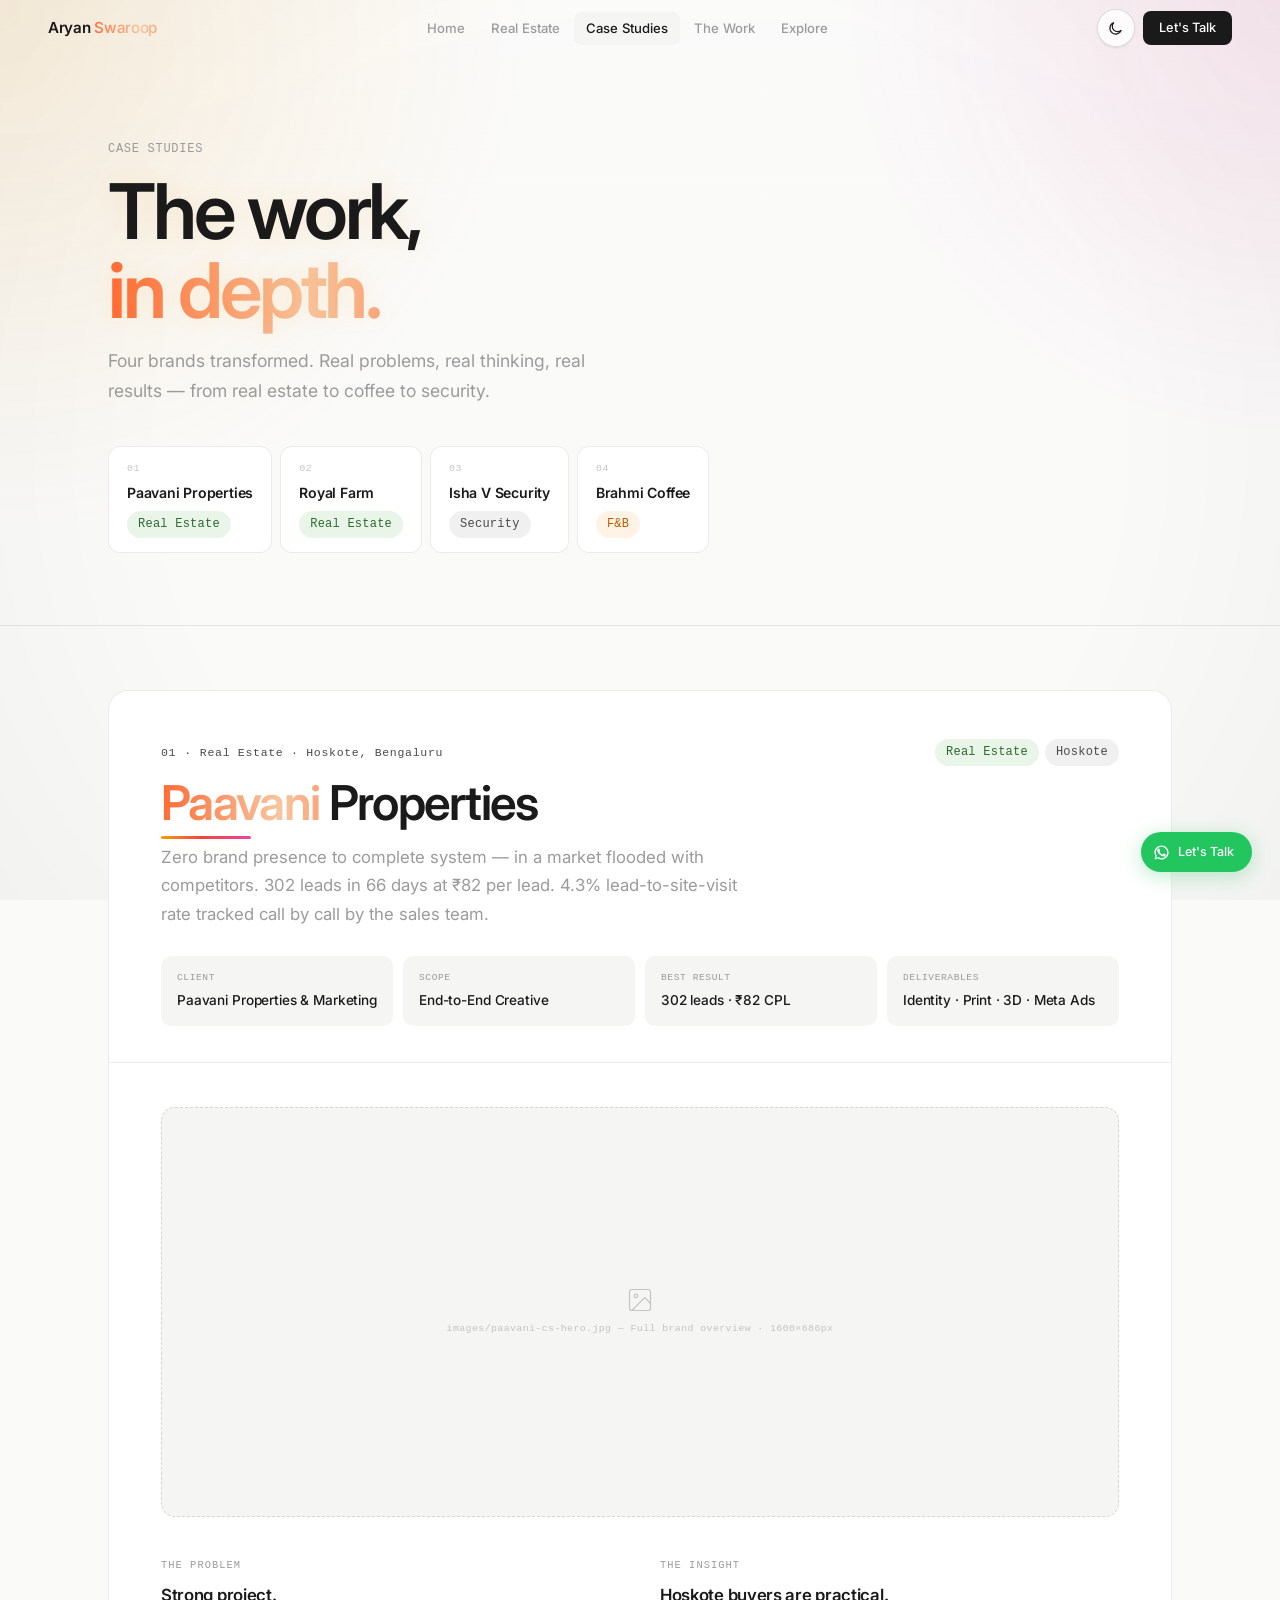
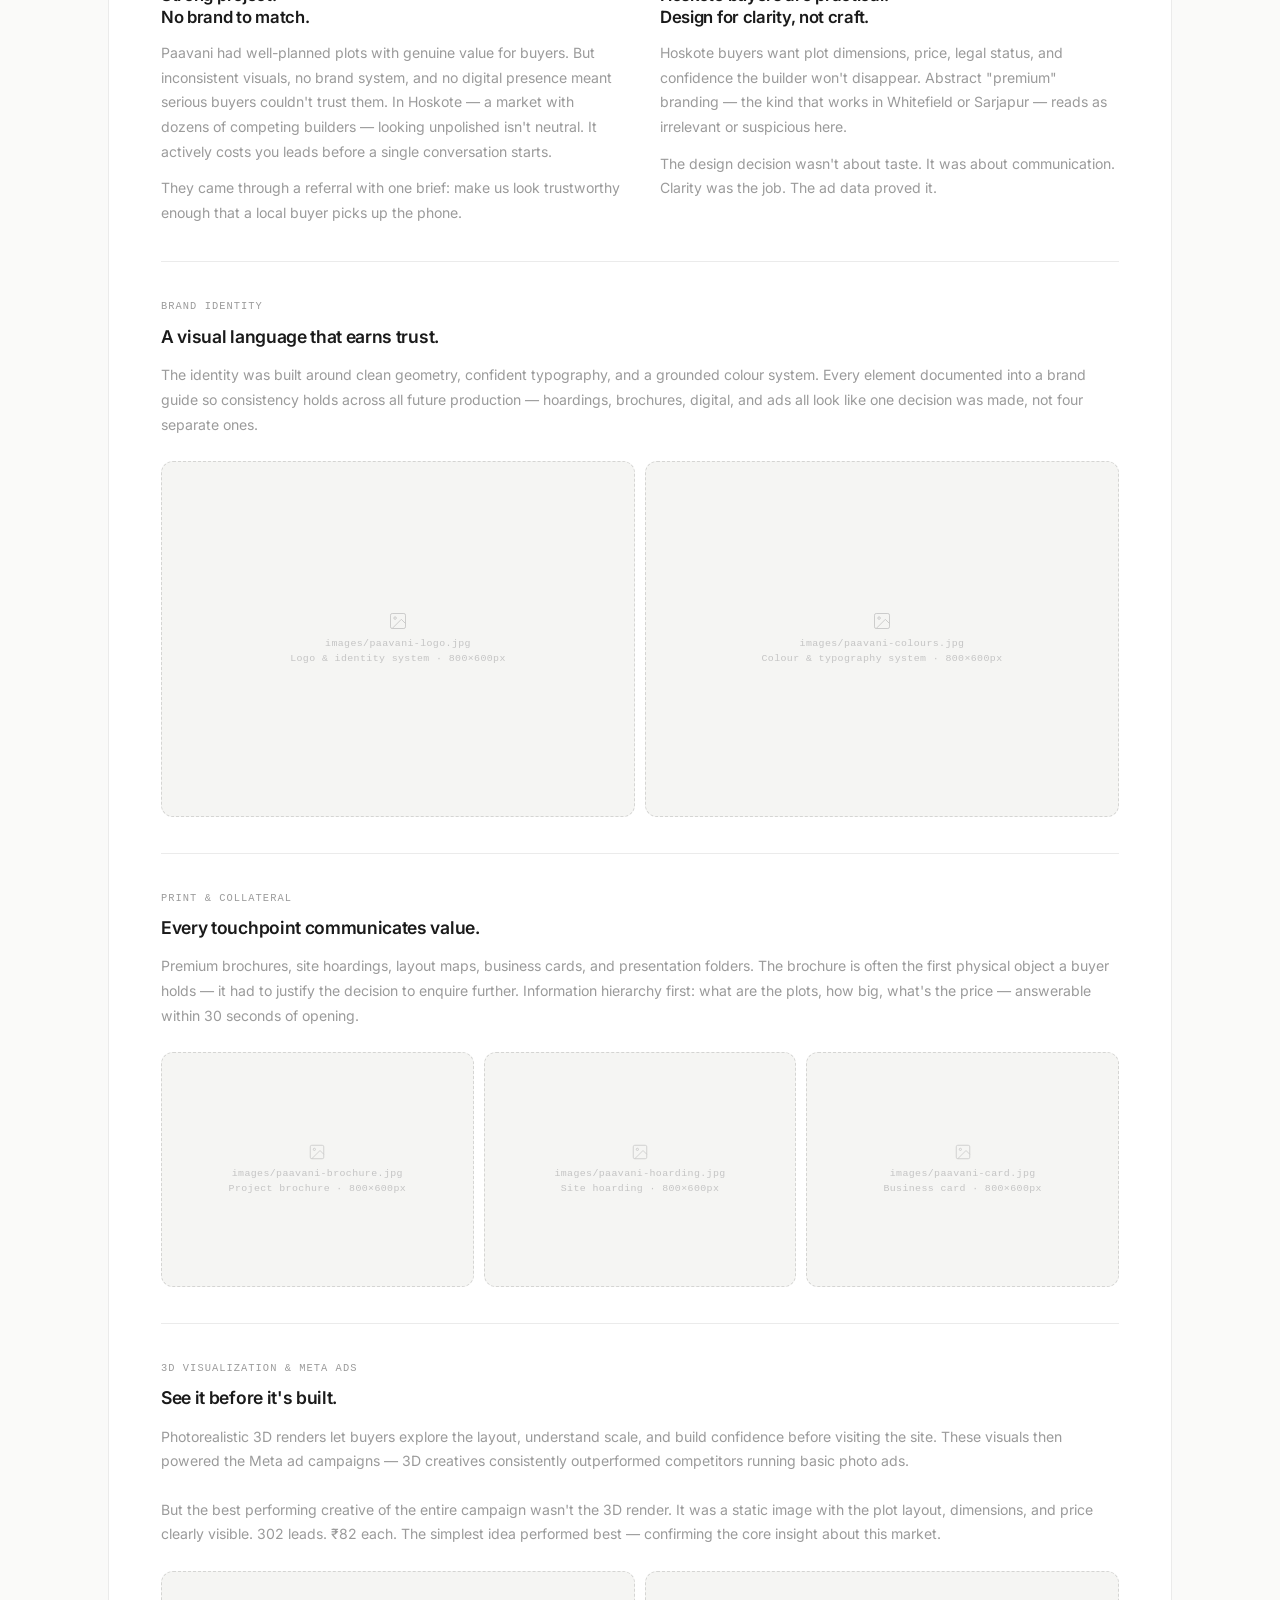
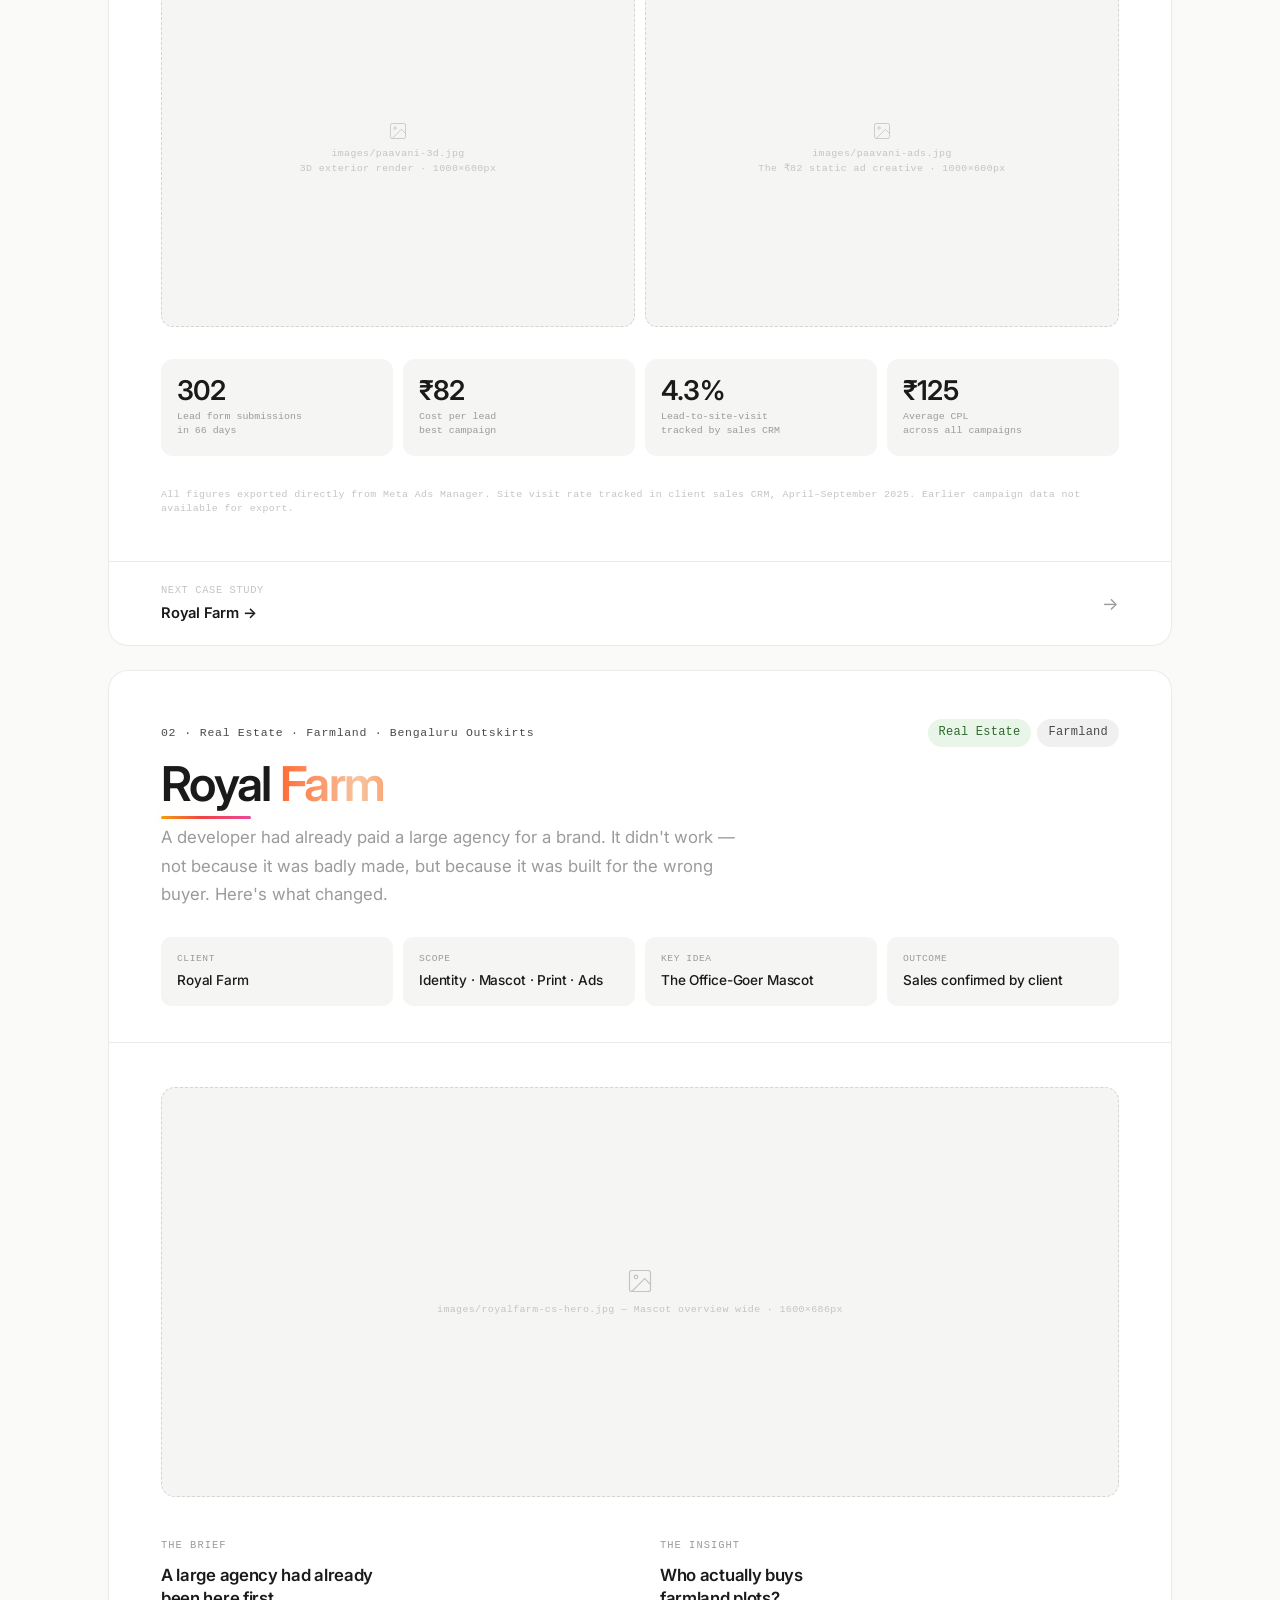
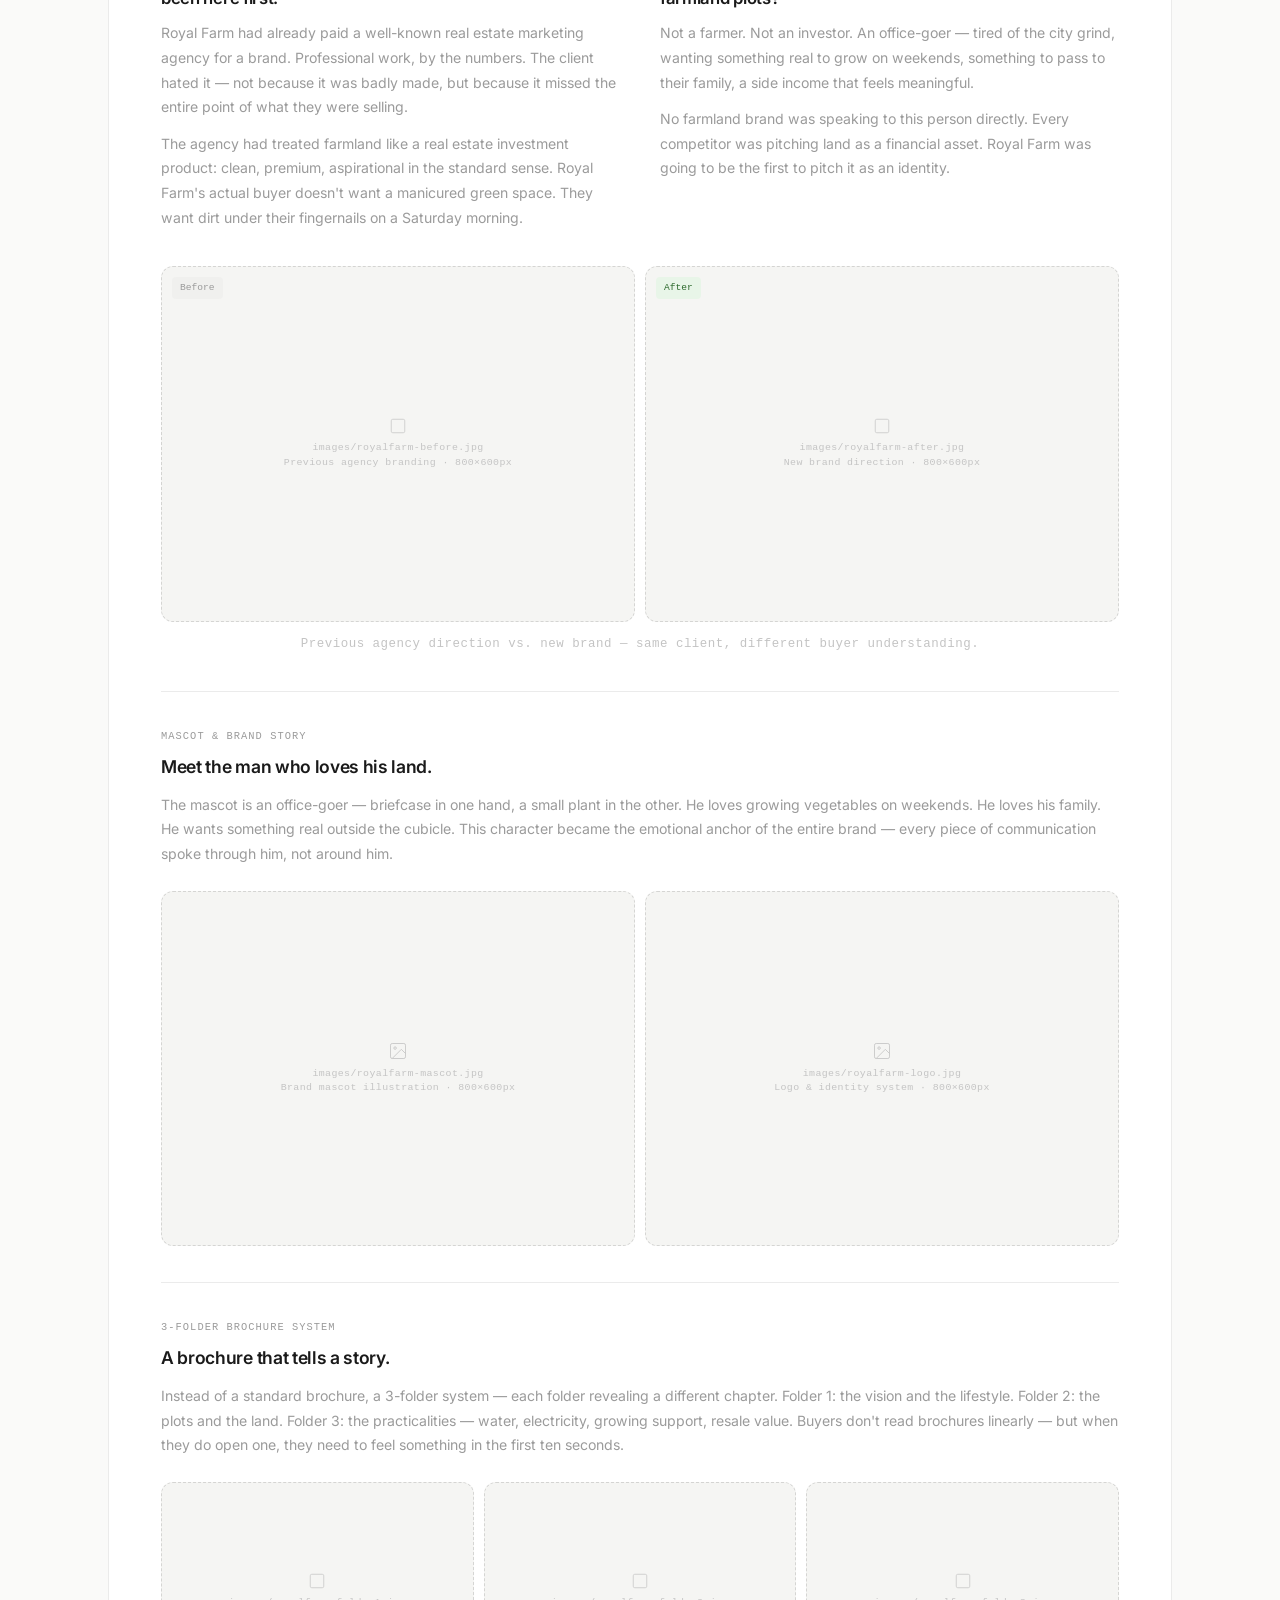
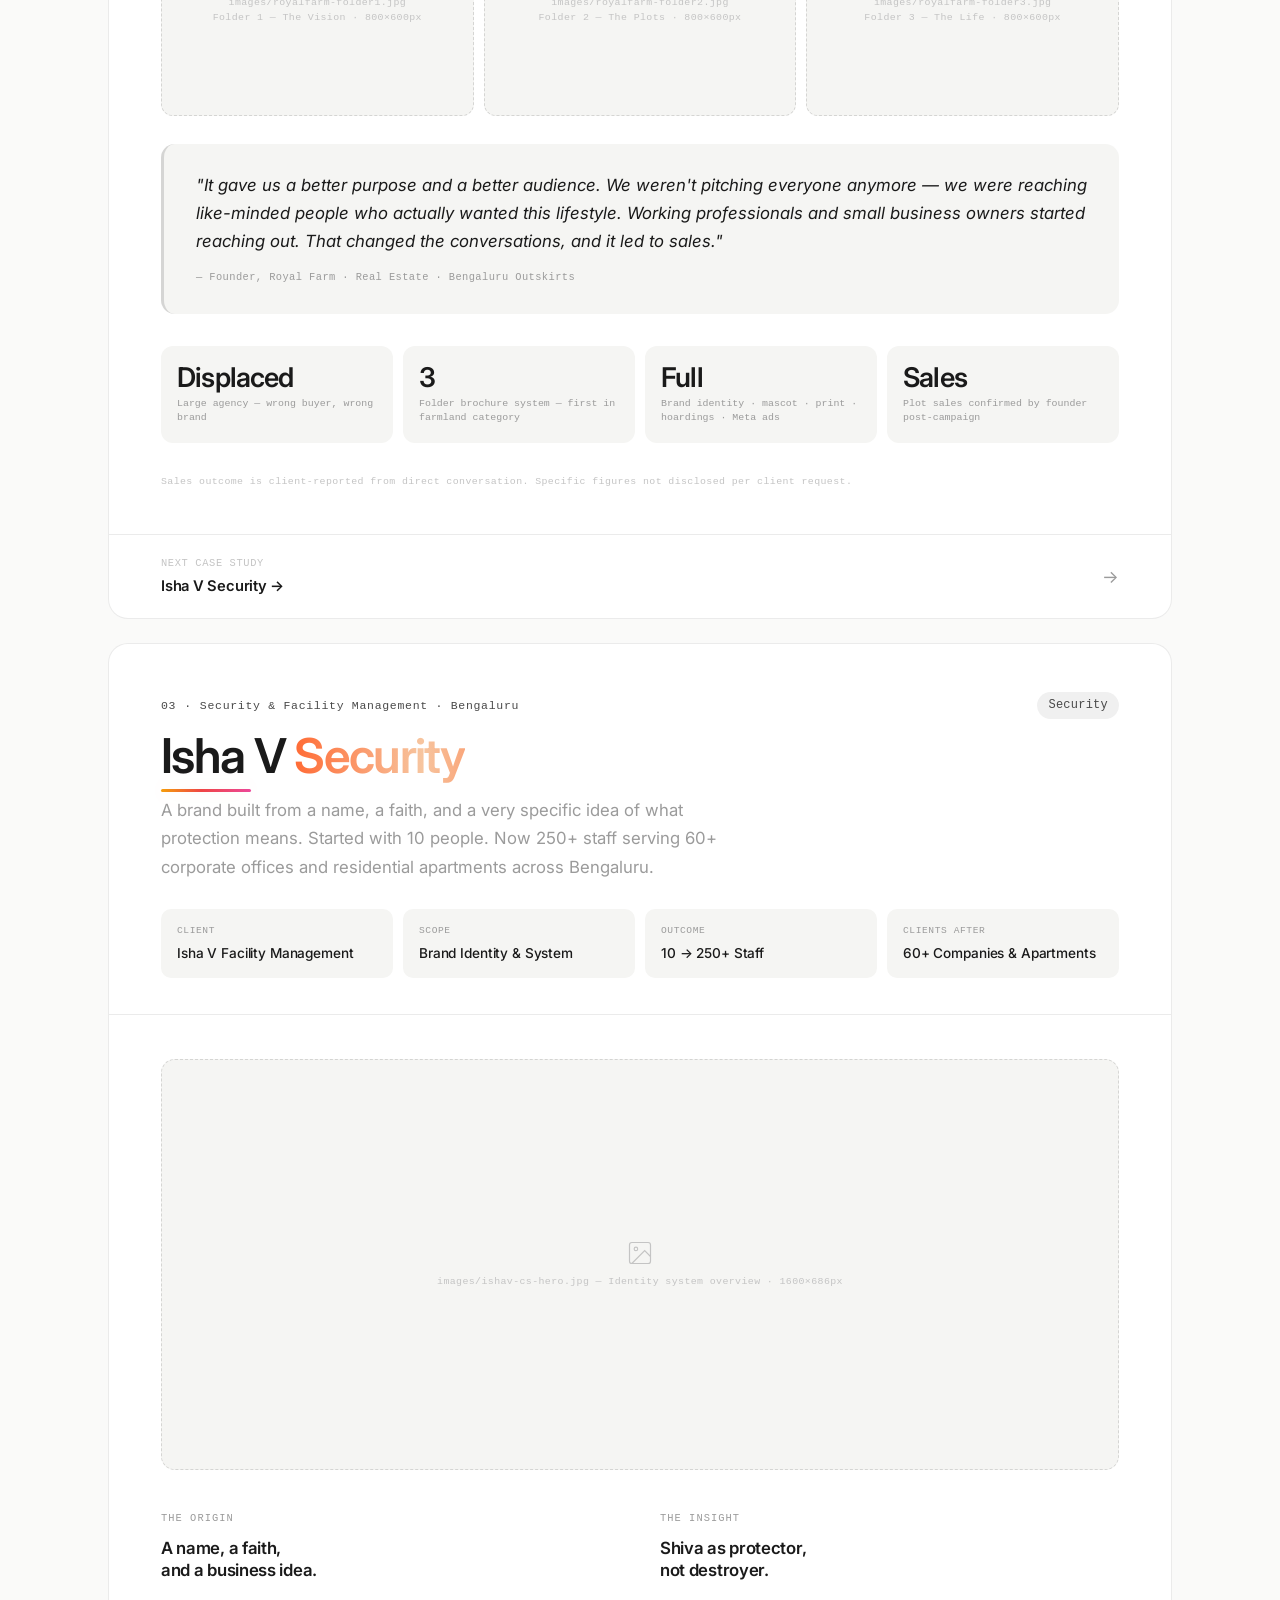
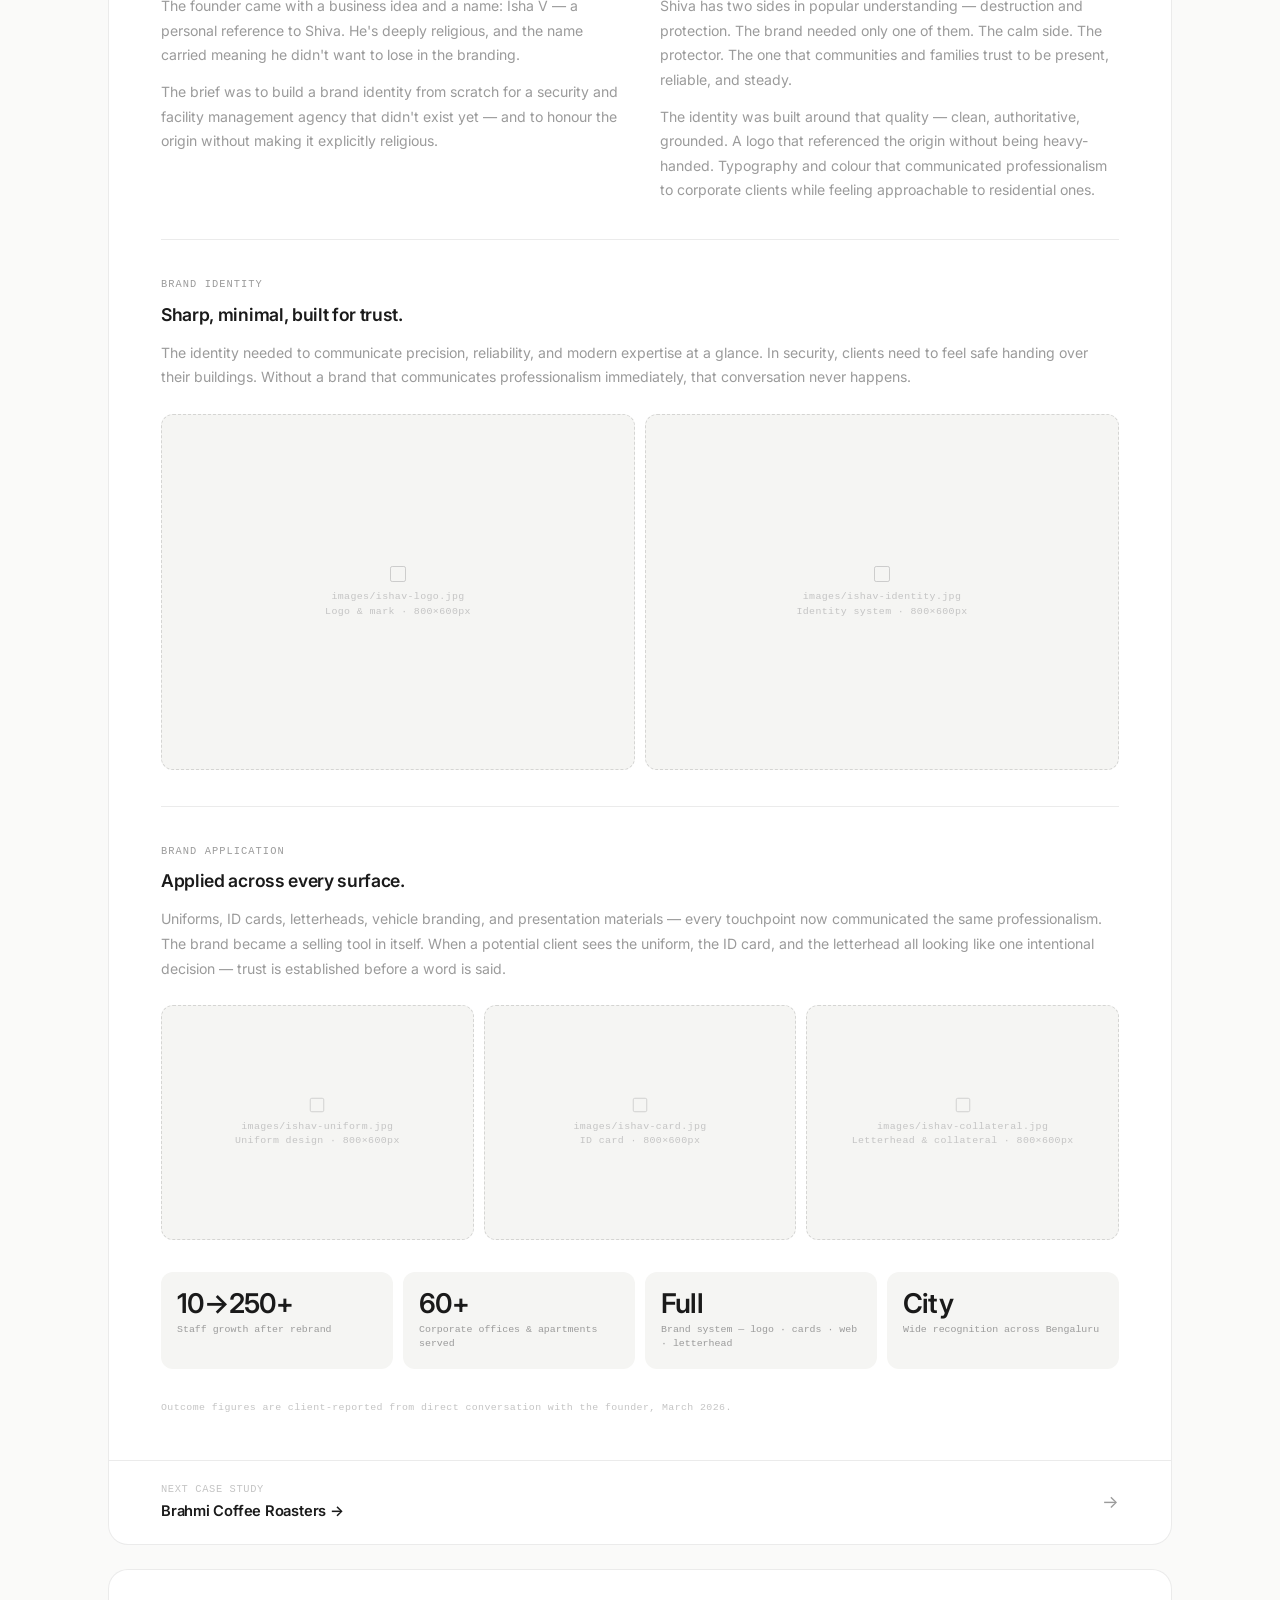
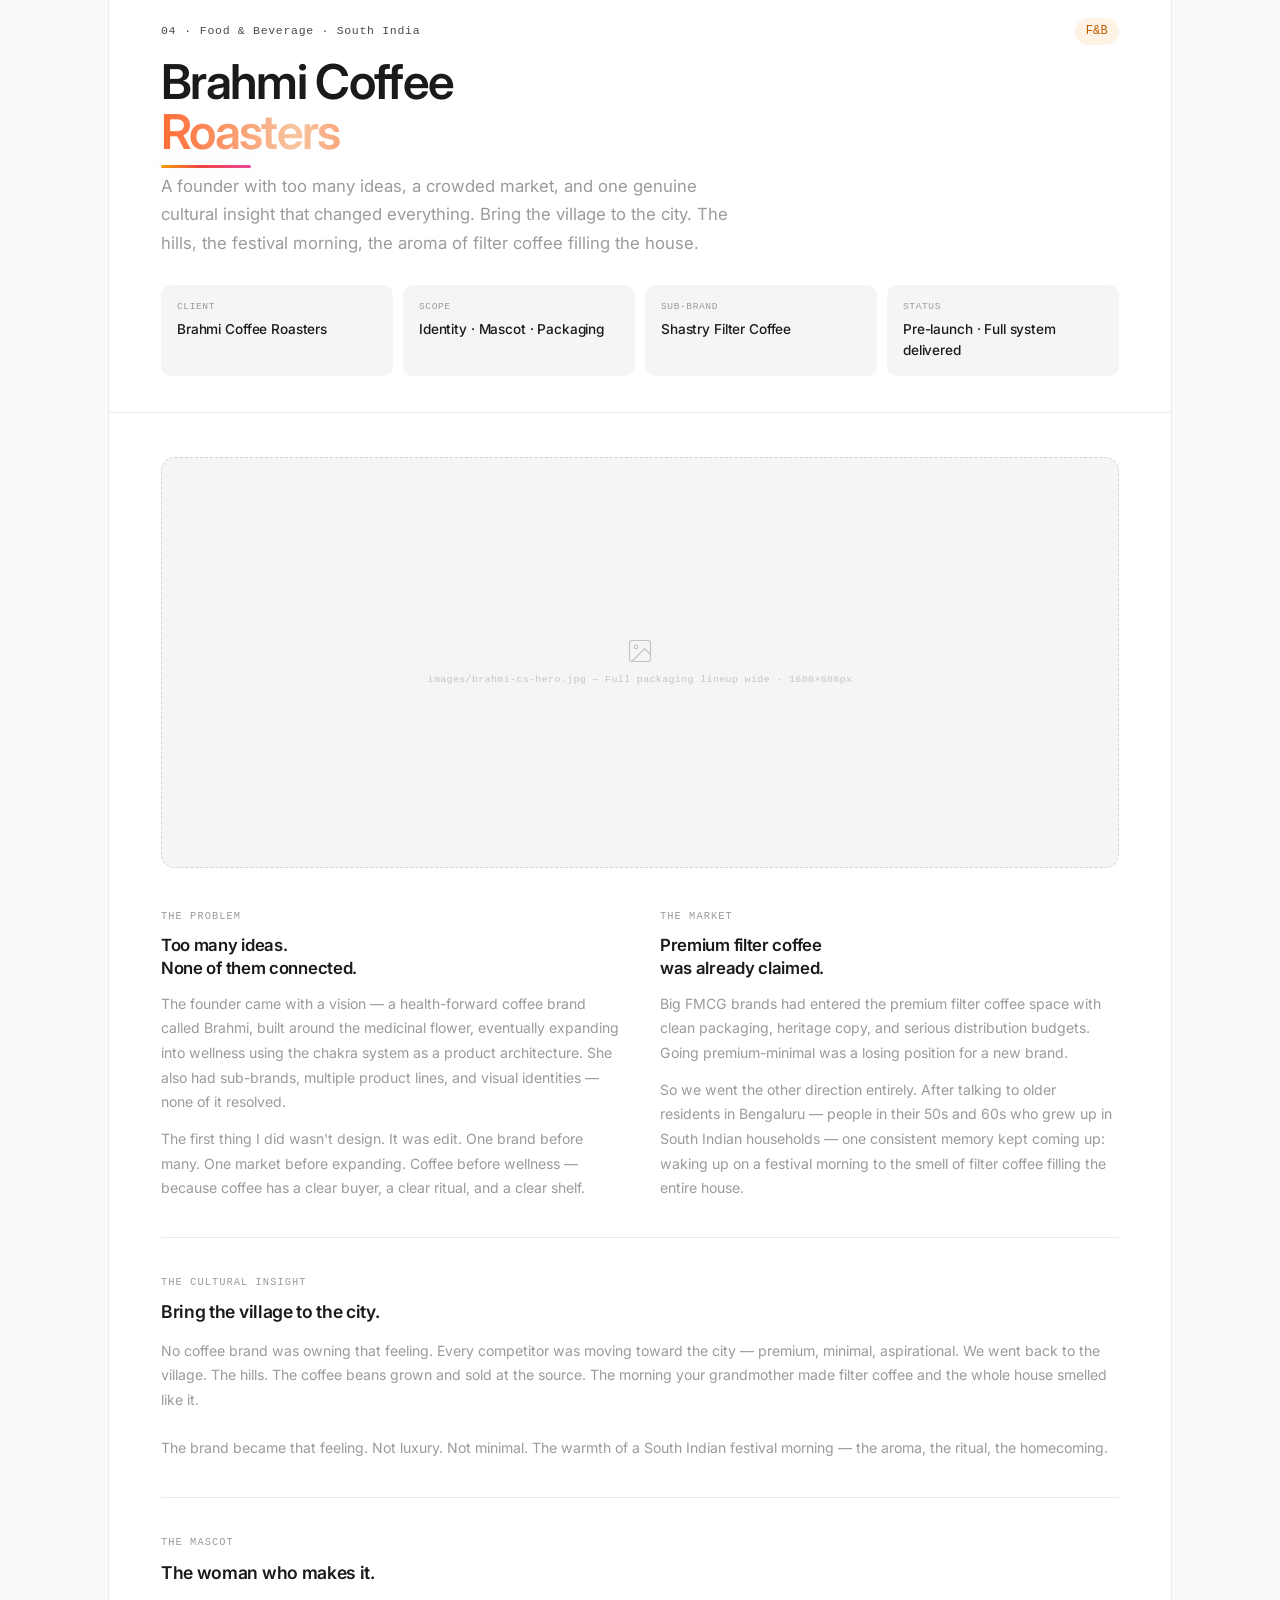
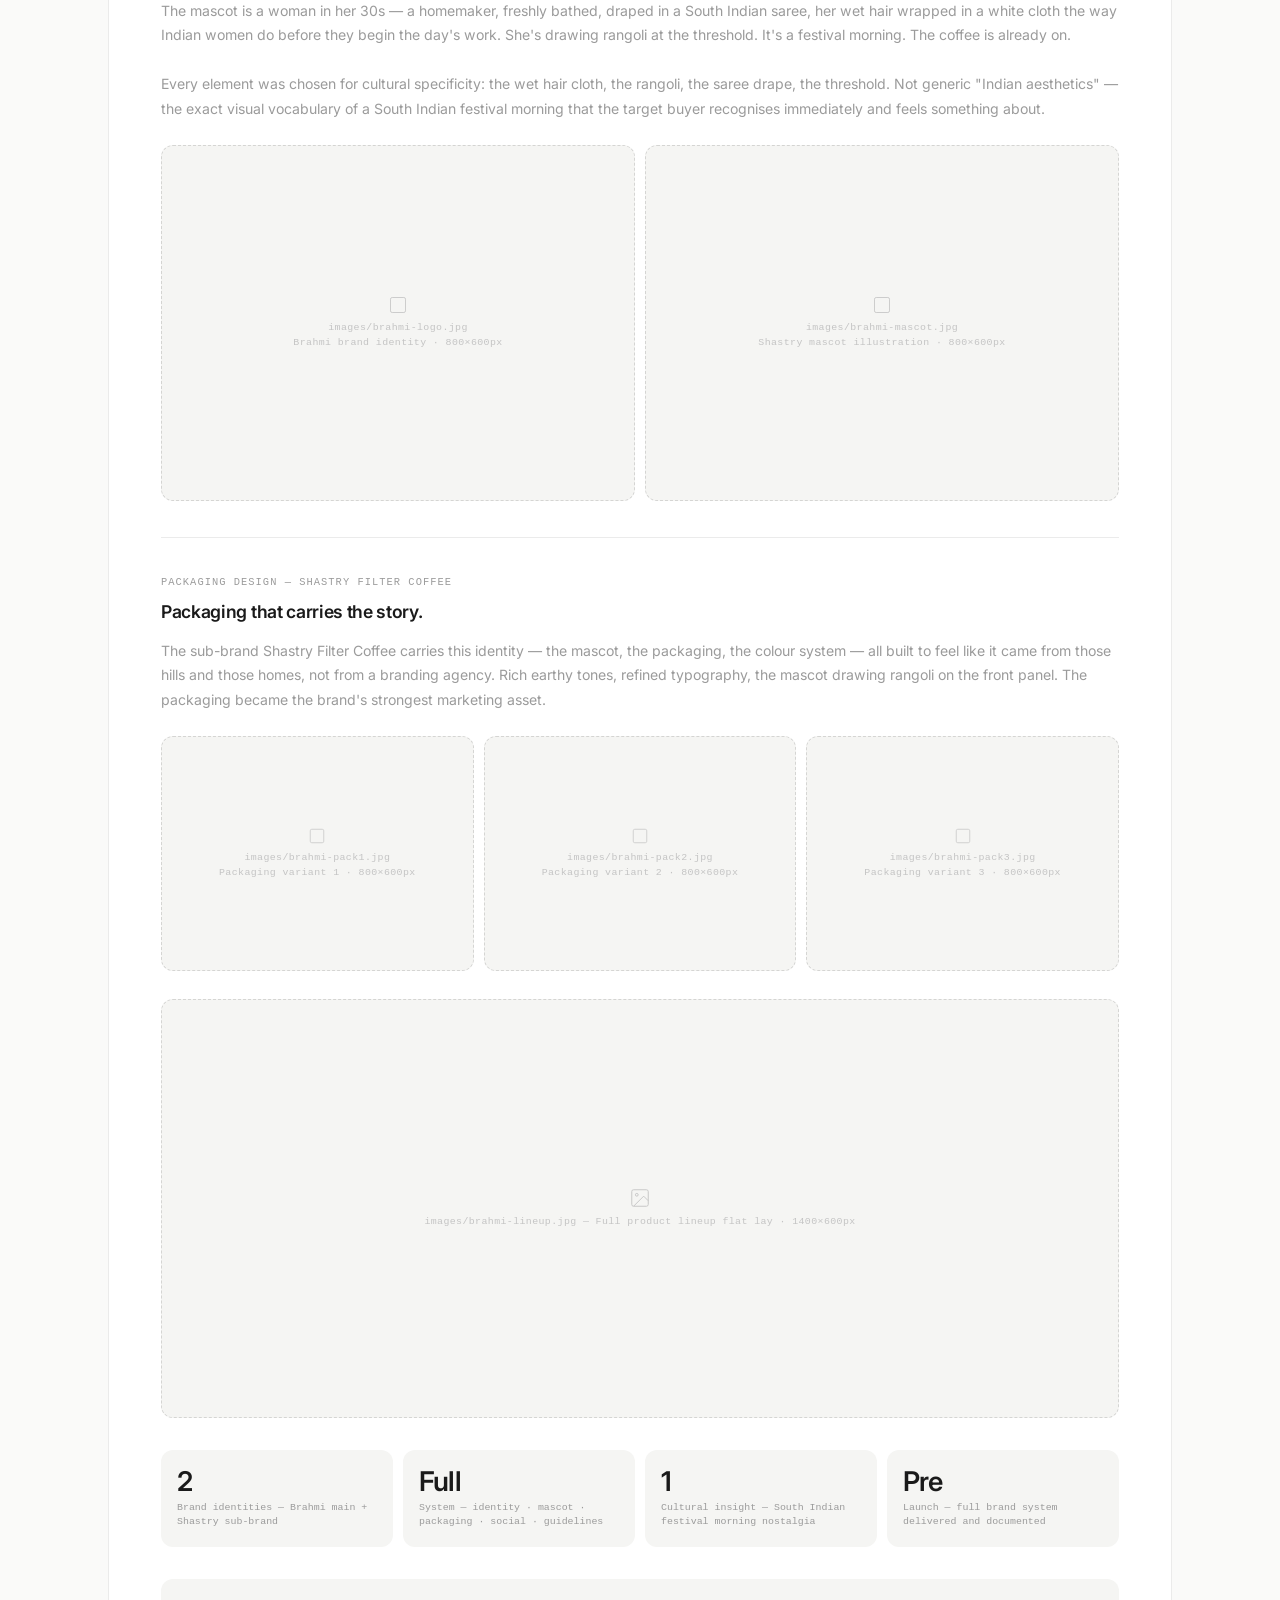
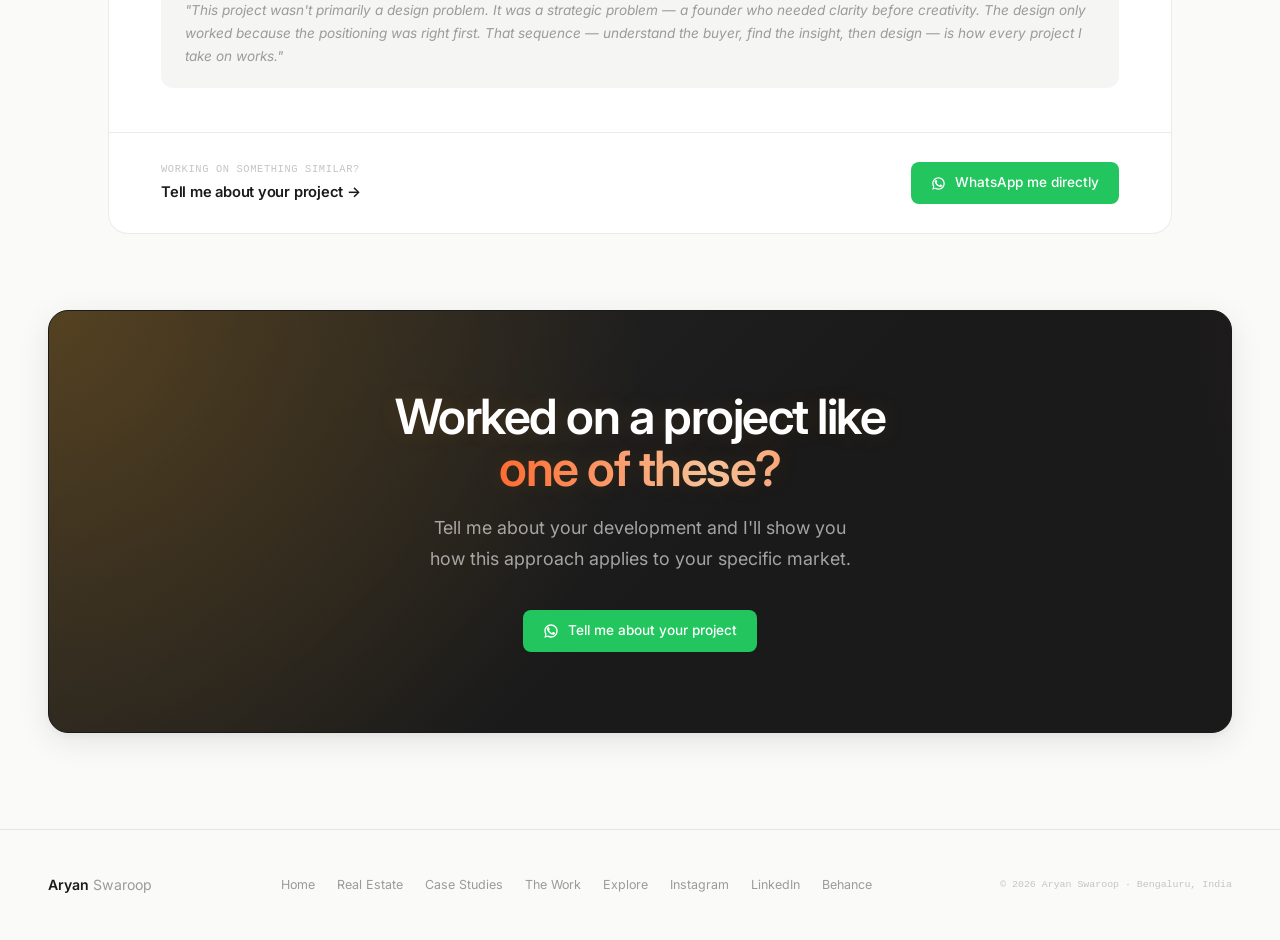
==== commit ba734edd: "Add explore page and smooth site motion" ====
--- a/case-studies.html
+++ b/case-studies.html
@@ -361,6 +361,7 @@
     <a href="real-estate.html" onclick="closeMob()">Real Estate</a>
     <a href="case-studies.html" onclick="closeMob()">Case Studies</a>
     <a href="work.html" onclick="closeMob()">The Work</a>
+    <a href="explore.html" onclick="closeMob()">Explore</a>
     <a href="https://wa.me/916364224230?text=Hi%20Aryan%2C%20I%27d%20like%20to%20discuss%20a%20project." target="_blank" rel="noopener" class="mob-cta" onclick="closeMob()">Let's Talk ↗</a>
   </nav>
 </div>
@@ -373,6 +374,7 @@
     <a href="real-estate.html">Real Estate</a>
     <a href="case-studies.html">Case Studies</a>
     <a href="work.html">The Work</a>
+    <a href="explore.html">Explore</a>
   </nav>
   <div class="header-right">
     <button class="theme-toggle" type="button" aria-label="Switch theme" aria-pressed="false"></button>
@@ -1057,6 +1059,7 @@
     <a href="real-estate.html">Real Estate</a>
     <a href="case-studies.html">Case Studies</a>
     <a href="work.html">The Work</a>
+    <a href="explore.html">Explore</a>
     <a href="https://www.instagram.com/arya.nswaroop/" target="_blank" rel="noopener">Instagram</a>
     <a href="https://www.linkedin.com/in/aryanswaroop/" target="_blank" rel="noopener">LinkedIn</a>
     <a href="https://www.behance.net/Aryan-swaroop" target="_blank" rel="noopener">Behance</a>
--- a/style.css
+++ b/style.css
@@ -77,6 +77,7 @@
   opacity:0;
   position:relative;
   transition:background .35s ease,color .35s ease,opacity .35s ease;
+  overflow-x:hidden;
 }
 body.page-exit{opacity:0;}
 body::before{
@@ -102,6 +103,9 @@
 .container{max-width:var(--max);margin:0 auto;padding:0 var(--pad);}
 .section{padding:96px 0;}
 .section-sm{padding:64px 0;}
+.section-heading{
+  max-width:640px;
+}
 
 /* ── TYPOGRAPHY ── */
 h1,.h1{font-size:clamp(2.6rem,6vw,5rem);font-weight:600;line-height:1.03;letter-spacing:-.035em;color:var(--tx);}
@@ -170,7 +174,7 @@
   height:56px;display:flex;align-items:center;justify-content:space-between;
   padding:0 var(--pad);
   background:transparent;
-  transition:background .3s,box-shadow .3s;
+  transition:background .3s,box-shadow .3s,transform .4s var(--ease);
 }
 .site-header.scrolled{
   background:color-mix(in srgb, var(--bg) 82%, transparent);
@@ -313,9 +317,9 @@
   background:var(--bg-el);border:1px solid var(--br);border-radius:14px;
   padding:28px 24px;
   background-image:var(--surface-tint);
-  transition:box-shadow .25s var(--ease),transform .25s var(--ease);
-}
-.stat-card:hover{box-shadow:var(--sh-hov);transform:translateY(-2px);}
+  transition:box-shadow .45s var(--ease),transform .45s var(--ease),border-color .25s ease;
+}
+.stat-card:hover{box-shadow:var(--sh-hov);transform:translateY(-6px) scale(1.01);border-color:var(--br2);}
 .stat-num{
   font-size:clamp(1.9rem,3.5vw,2.8rem);font-weight:600;
   color:var(--tx);line-height:1;letter-spacing:-.03em;
@@ -326,9 +330,9 @@
 .n-card{
   background:var(--bg-el);border:1px solid var(--br);border-radius:14px;
   background-image:var(--surface-tint);
-  transition:box-shadow .25s var(--ease),transform .25s var(--ease),border-color .2s;
-}
-.n-card:hover{box-shadow:var(--sh-hov);transform:translateY(-3px);border-color:var(--br2);}
+  transition:box-shadow .45s var(--ease),transform .45s var(--ease),border-color .25s ease;
+}
+.n-card:hover{box-shadow:var(--sh-hov);transform:translateY(-6px) scale(1.01);border-color:var(--br2);}
 
 /* ── WORK CARDS ── */
 .work-grid{display:grid;grid-template-columns:repeat(2,1fr);gap:10px;}
@@ -336,9 +340,9 @@
   background:var(--bg-el);border:1px solid var(--br);border-radius:16px;
   overflow:hidden;cursor:pointer;display:block;
   background-image:var(--surface-tint);
-  transition:box-shadow .25s var(--ease),transform .25s var(--ease),border-color .2s;
-}
-.work-card:hover{box-shadow:var(--sh-hov);transform:translateY(-4px);border-color:var(--br2);}
+  transition:box-shadow .45s var(--ease),transform .45s var(--ease),border-color .25s ease;
+}
+.work-card:hover{box-shadow:var(--sh-hov);transform:translateY(-8px) scale(1.01);border-color:var(--br2);}
 .work-card-img{
   width:100%;aspect-ratio:16/10;background:var(--bg-sub);
   background-size:cover;background-position:center;position:relative;overflow:hidden;
@@ -387,9 +391,9 @@
   background:var(--bg-el);border:1px solid var(--br);border-radius:16px;
   overflow:hidden;
   background-image:var(--surface-tint);
-  transition:box-shadow .25s var(--ease),transform .25s var(--ease);
-}
-.insight-card:hover{box-shadow:var(--sh-hov);transform:translateY(-3px);}
+  transition:box-shadow .45s var(--ease),transform .45s var(--ease),border-color .25s ease;
+}
+.insight-card:hover{box-shadow:var(--sh-hov);transform:translateY(-7px) scale(1.01);}
 .insight-img{width:100%;aspect-ratio:1;background:var(--bg-sub);overflow:hidden;}
 .insight-img img{width:100%;height:100%;object-fit:cover;transition:transform .5s var(--ease);}
 .insight-card:hover .insight-img img{transform:scale(1.04);}
@@ -408,9 +412,9 @@
   background:var(--bg-el);border:1px solid var(--br);border-radius:16px;
   padding:28px;
   background-image:var(--surface-tint);
-  transition:box-shadow .25s var(--ease),transform .25s var(--ease);
-}
-.process-step:hover{box-shadow:var(--sh-hov);transform:translateY(-3px);}
+  transition:box-shadow .45s var(--ease),transform .45s var(--ease),border-color .25s ease;
+}
+.process-step:hover{box-shadow:var(--sh-hov);transform:translateY(-6px) scale(1.01);border-color:var(--br2);}
 .step-number{font-family:var(--mono);font-size:.65rem;color:var(--tx4);letter-spacing:.08em;margin-bottom:14px;}
 .step-title{font-size:1rem;font-weight:600;color:var(--tx);letter-spacing:-.018em;margin-bottom:9px;}
 .step-body{font-size:.85rem;color:var(--tx3);line-height:1.65;}
@@ -450,9 +454,9 @@
   background:var(--bg-el);border:1px solid var(--br);border-radius:16px;
   padding:26px 22px;
   background-image:var(--surface-tint);
-  transition:box-shadow .25s var(--ease),transform .25s var(--ease);
-}
-.pricing-card:hover{box-shadow:var(--sh-hov);transform:translateY(-3px);}
+  transition:box-shadow .45s var(--ease),transform .45s var(--ease),border-color .25s ease;
+}
+.pricing-card:hover{box-shadow:var(--sh-hov);transform:translateY(-7px) scale(1.01);border-color:var(--br2);}
 .pricing-card.featured{background:var(--strong-surface);border-color:var(--strong-surface-border);}
 .pricing-card.featured:hover{box-shadow:0 16px 48px rgba(0,0,0,.2);}
 .feat-badge{font-family:var(--mono);font-size:.6rem;color:rgba(255,255,255,.45);letter-spacing:.08em;text-transform:uppercase;margin-bottom:14px;}
@@ -532,9 +536,9 @@
   background:var(--bg-el);border:1px solid var(--br);border-radius:14px;
   padding:24px;
   background-image:var(--surface-tint);
-  transition:box-shadow .25s var(--ease),transform .25s var(--ease);
-}
-.re-svc:hover{box-shadow:var(--sh-hov);transform:translateY(-3px);}
+  transition:box-shadow .45s var(--ease),transform .45s var(--ease),border-color .25s ease;
+}
+.re-svc:hover{box-shadow:var(--sh-hov);transform:translateY(-7px) scale(1.01);border-color:var(--br2);}
 .re-svc-num{font-family:var(--mono);font-size:.65rem;color:var(--tx4);letter-spacing:.08em;margin-bottom:14px;}
 .re-svc-title{font-size:.95rem;font-weight:600;color:var(--tx);letter-spacing:-.015em;margin-bottom:8px;}
 .re-svc-desc{font-size:.82rem;color:var(--tx3);line-height:1.6;margin-bottom:12px;}
@@ -547,9 +551,9 @@
   background:var(--bg-el);border:1px solid var(--br);border-radius:14px;
   padding:28px;
   background-image:var(--surface-tint);
-  transition:box-shadow .25s var(--ease),transform .25s var(--ease);
-}
-.why-point:hover{box-shadow:var(--sh-hov);transform:translateY(-3px);}
+  transition:box-shadow .45s var(--ease),transform .45s var(--ease),border-color .25s ease;
+}
+.why-point:hover{box-shadow:var(--sh-hov);transform:translateY(-7px) scale(1.01);border-color:var(--br2);}
 .why-pt{font-size:.95rem;font-weight:600;color:var(--tx);letter-spacing:-.015em;margin-bottom:8px;}
 .why-pd{font-size:.85rem;color:var(--tx3);line-height:1.65;}
 
@@ -645,9 +649,11 @@
     radial-gradient(circle at top left, rgba(245,158,11,.22), transparent 34%),
     radial-gradient(circle at top right, rgba(236,72,153,.16), transparent 30%),
     linear-gradient(135deg, rgba(255,255,255,.06), transparent 40%);
+  background-size:140% 140%;
   padding:80px 64px;text-align:center;
   margin:0 var(--pad) 96px;
   box-shadow:var(--sh-lg);
+  animation:ctaDrift 14s ease-in-out infinite alternate;
 }
 .cta-band h2{color:#fff;}
 .cta-band .lead{color:rgba(255,255,255,.6);margin:16px 0 36px;}
@@ -669,12 +675,64 @@
 .footer-copy{font-family:var(--mono);font-size:.62rem;color:var(--tx4);}
 
 /* ── REVEAL ── */
-.reveal{opacity:0;transform:translateY(22px);transition:opacity .65s var(--ease),transform .65s var(--ease);}
-.reveal.visible{opacity:1;transform:translateY(0);}
+.reveal{opacity:0;transform:translateY(28px) scale(.985);filter:blur(10px);transition:opacity .9s var(--ease),transform .9s var(--ease),filter .9s var(--ease);}
+.reveal.visible{opacity:1;transform:translateY(0) scale(1);filter:blur(0);}
 .reveal.rd1{transition-delay:.08s;}
 .reveal.rd2{transition-delay:.16s;}
 .reveal.rd3{transition-delay:.24s;}
 .reveal.rd4{transition-delay:.32s;}
+.section-heading .sec-label,
+.section-heading h2,
+.section-heading .lead{
+  transition:transform .9s var(--ease),opacity .9s var(--ease),filter .9s var(--ease);
+}
+.section-heading:not(.in-view) .sec-label,
+.section-heading:not(.in-view) h2,
+.section-heading:not(.in-view) .lead{
+  opacity:.01;
+  transform:translateY(18px);
+  filter:blur(8px);
+}
+.section-heading.in-view .sec-label,
+.section-heading.in-view h2,
+.section-heading.in-view .lead{
+  opacity:1;
+  transform:translateY(0);
+  filter:blur(0);
+}
+[data-parallax]{
+  will-change:transform;
+  transform:translate3d(0,var(--parallax-offset,0px),0);
+  transition:transform .15s linear;
+}
+@keyframes ctaDrift{
+  0%{background-position:0% 50%;}
+  100%{background-position:100% 50%;}
+}
+@media (prefers-reduced-motion: reduce){
+  html{scroll-behavior:auto;}
+  .grad-text,
+  .cta-band{animation:none;}
+  .reveal,
+  .section-heading .sec-label,
+  .section-heading h2,
+  .section-heading .lead,
+  [data-parallax],
+  .theme-toggle,
+  .work-card,
+  .stat-card,
+  .n-card,
+  .insight-card,
+  .process-step,
+  .pricing-card,
+  .re-svc,
+  .why-point{
+    transition:none!important;
+    transform:none!important;
+    filter:none!important;
+  }
+  .reveal{opacity:1;}
+}
 
 /* ── RESPONSIVE ── */
 @media(max-width:1024px){
